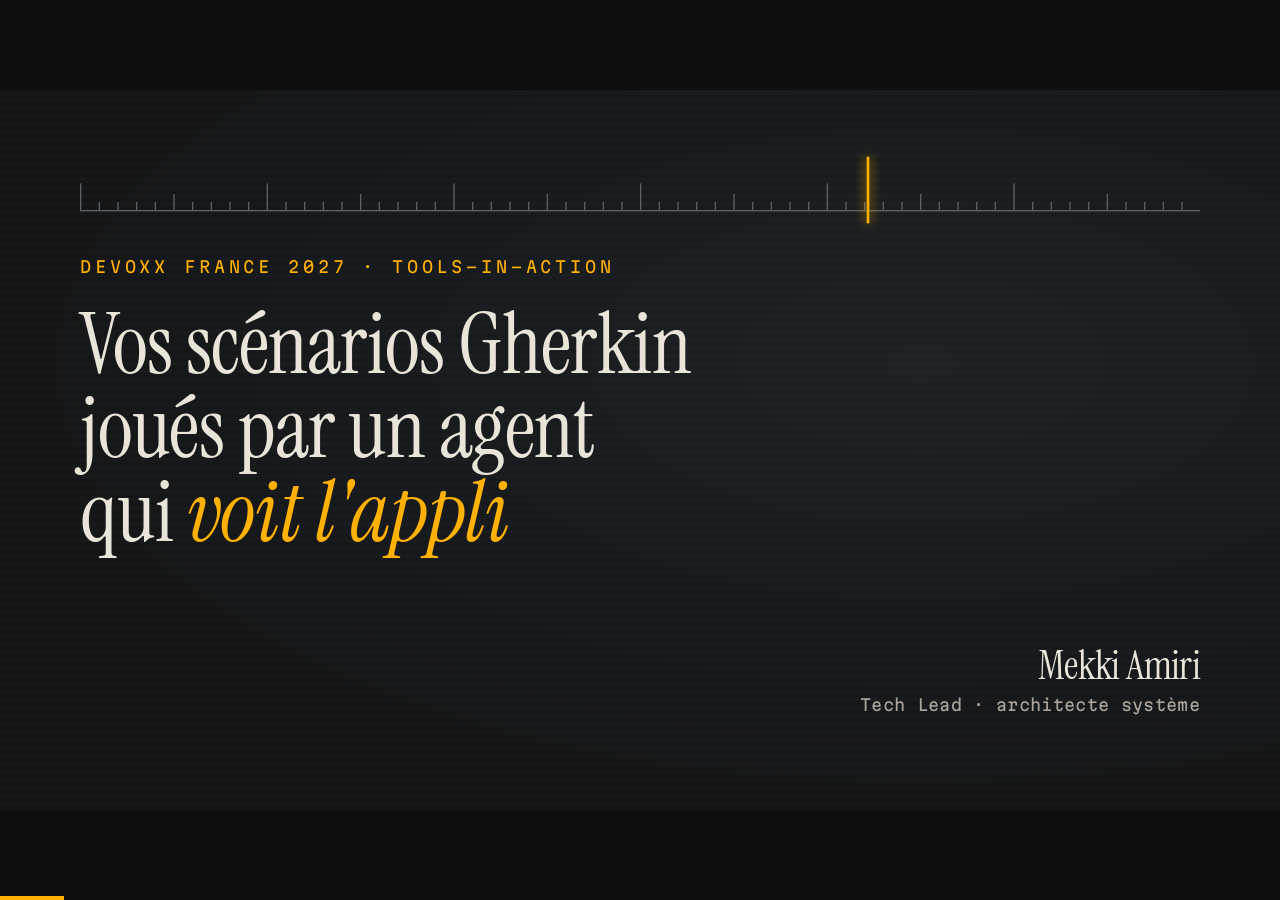
==== docs/slides/index.html @ 43da730a "Page de démo, slides et README" ====
<!doctype html>
<html lang="fr">
<head>
<meta charset="utf-8">
<meta name="viewport" content="width=device-width, initial-scale=1">
<title>Gherkin joué par un agent · Mekki Amiri</title>
<link rel="preconnect" href="https://fonts.googleapis.com">
<link href="https://fonts.googleapis.com/css2?family=Instrument+Serif:ital@0;1&family=Martian+Mono:wght@400;500&display=swap" rel="stylesheet">
<!-- Généré par kit/build_deck.py : modifier les slides source, pas ce fichier. -->
<style>
/* Base 16:9 obligatoire (frontend-slides/viewport-base.css) */
/* ===========================================
   FIXED 16:9 STAGE: MANDATORY BASE STYLES
   Include this ENTIRE file in every presentation.
   Slides are authored at 1920×1080 and scaled as a whole.
   =========================================== */

/* 1. Lock the browser viewport */
html,
body {
    width: 100%;
    height: 100%;
    margin: 0;
    overflow: hidden;
    background: var(--stage-bg, #000);
}

/* 2. Full-window deck viewport */
.deck-viewport {
    position: fixed;
    inset: 0;
    overflow: hidden;
    background: var(--stage-bg, #000);
}

/* 3. Fixed 16:9 design canvas.
   JavaScript sets transform: translate(...) scale(...). */
.deck-stage {
    position: absolute;
    left: 0;
    top: 0;
    width: 1920px;
    height: 1080px;
    overflow: hidden;
    transform-origin: 0 0;
    background: var(--slide-bg, #fff);
}

/* 4. Slides stack inside the fixed stage.
   Content must be laid out at 1920×1080, not reflowed per device. */
.slide {
    position: absolute;
    inset: 0;
    width: 1920px;
    height: 1080px;
    overflow: hidden;
    display: block;
    visibility: hidden;
    opacity: 0;
    pointer-events: none;
    background: var(--slide-bg, #fff);
}

.slide.active,
.slide.visible {
    visibility: visible;
    opacity: 1;
    pointer-events: auto;
    z-index: 1;
}

/* 5. Keep media inside authored slide bounds */
img,
video,
canvas,
svg {
    max-width: 100%;
    max-height: 100%;
}

/* 6. Presentation chrome stays outside the slide design system */
.deck-controls {
    position: fixed;
    left: 50%;
    bottom: 22px;
    transform: translateX(-50%);
    z-index: 1000;
}

/* 7. Print one fixed-size slide per page */
@media print {
    html,
    body {
        width: 1920px;
        height: auto;
        overflow: visible;
        background: #fff;
    }

    .deck-viewport {
        position: static;
        overflow: visible;
        background: #fff;
    }

    .deck-stage {
        position: static;
        width: auto;
        height: auto;
        transform: none !important;
        background: none;
    }

    .slide {
        position: relative;
        display: block !important;
        visibility: visible !important;
        opacity: 1 !important;
        pointer-events: auto !important;
        width: 1920px;
        height: 1080px;
        break-after: page;
        page-break-after: always;
    }

    .slide:last-child {
        break-after: auto;
        page-break-after: auto;
    }

    .deck-controls {
        display: none !important;
    }
}

/* 8. Reduced motion */
@media (prefers-reduced-motion: reduce) {
    *,
    *::before,
    *::after {
        animation-duration: 0.01ms !important;
        transition-duration: 0.2s !important;
    }
}

/* === IDENTITÉ « BANC D'ESSAI » (commune aux talks de Mekki Amiri) ===
   Graphite + ambre d'instrument de mesure. Polices : Instrument Serif (titres), Martian Mono (chiffres, chrome). */
:root{--stage-bg:#0d0f10;--slide-bg:#121416;--amber:#ffb000;--amber-soft:rgba(255,176,0,.18);--paper:#e9e4d8;--muted:#a9a39a;--dim:#5b5f63;--red:#ff5a4f;--green:#7fd18b}
.slide{color:var(--paper);font-family:'Martian Mono',monospace;background:radial-gradient(ellipse at 72% 38%,#1c2023 0%,#121416 68%)}
.slide::after{content:"";position:absolute;inset:0;pointer-events:none;background:repeating-linear-gradient(0deg,rgba(255,255,255,.022) 0 2px,transparent 2px 4px)}

/* === CHROME DE SLIDE : titre du talk + compteur, en bas === */
.chrome{position:absolute;left:120px;right:120px;bottom:56px;display:flex;justify-content:space-between;font-size:20px;color:var(--dim);letter-spacing:.14em;text-transform:uppercase;z-index:2}

/* === TYPOGRAPHIE === */
.k{font-size:24px;color:var(--amber);letter-spacing:.22em;text-transform:uppercase}
h1,h2,h3{font-family:'Instrument Serif',serif;font-weight:400;margin:0;letter-spacing:-.01em}
h1{font-size:150px;line-height:.98}
h2{font-size:104px;line-height:1.02}
h3{font-size:60px;line-height:1.08}
em{color:var(--amber);font-style:italic}
p,li{font-size:34px;line-height:1.45;color:var(--paper)}
.muted{color:var(--muted)}
.pad{position:absolute;left:120px;right:120px;top:120px;bottom:140px}

/* === RÈGLE GRADUÉE + AIGUILLE (signature) === */
.ruler{position:absolute;left:120px;right:120px;top:120px;height:60px;border-bottom:2px solid var(--dim)}
.ruler i{position:absolute;bottom:0;width:2px;background:var(--dim)}
.needle{position:absolute;top:100px;left:120px;width:4px;height:100px;background:var(--amber);box-shadow:0 0 18px var(--amber)}
.slide.active .needle{animation:sweep 1.6s cubic-bezier(.3,1.4,.5,1) .15s forwards}
@keyframes sweep{to{left:var(--to,1300px)}}

/* === AFFICHEURS (gros chiffres) === */
.readouts{display:flex;gap:28px}
.readouts div{border:2px solid var(--dim);padding:24px 32px;min-width:260px}
.readouts b{display:block;font:500 76px 'Martian Mono';color:var(--amber);text-shadow:0 0 14px rgba(255,176,0,.45)}
.readouts span{font-size:22px;color:var(--muted);letter-spacing:.12em;text-transform:uppercase}
.big{font:500 260px/1 'Martian Mono';color:var(--amber);text-shadow:0 0 30px rgba(255,176,0,.4)}
.todo{border:2px dashed var(--amber);color:var(--amber);padding:6px 16px;font-size:24px;letter-spacing:.1em;display:inline-block}

/* === LISTES (3 éléments maximum) === */
ul.steps{list-style:none;padding:0;margin:40px 0 0}
ul.steps li{padding:22px 0 22px 90px;position:relative;border-top:1px solid #2a2e31}
ul.steps li::before{content:attr(data-n);position:absolute;left:0;top:22px;font:500 34px 'Martian Mono';color:var(--amber)}

/* === TABLEAU DE MESURES === */
table.m{border-collapse:collapse;width:100%;font-size:28px}
table.m th{font-weight:400;color:var(--muted);text-align:left;padding:16px 18px;border-bottom:2px solid var(--dim);letter-spacing:.08em;text-transform:uppercase;font-size:20px}
table.m td{padding:20px 18px;border-bottom:1px solid #2a2e31}
table.m td.n{font-family:'Martian Mono';color:var(--amber);text-align:right}

/* === CODE === */
pre.code{background:#0b0c0d;border:2px solid #2a2e31;padding:36px 40px;font:400 26px/1.55 'Martian Mono';color:var(--paper);white-space:pre;overflow:hidden;margin:0}
pre.code .c{color:var(--dim)} pre.code .h{color:var(--amber)}

/* === DEUX COLONNES === */
.cols{display:grid;grid-template-columns:1fr 1fr;gap:80px}
.panel{border:2px solid #2a2e31;padding:40px}
.panel h3{margin-bottom:20px}

/* === APPARITIONS === */
.reveal{opacity:0;transform:translateY(24px);transition:opacity .7s ease,transform .7s ease}
.slide.active .reveal{opacity:1;transform:none}
.slide.active .reveal:nth-child(2){transition-delay:.12s}.slide.active .reveal:nth-child(3){transition-delay:.24s}.slide.active .reveal:nth-child(4){transition-delay:.36s}.slide.active .reveal:nth-child(5){transition-delay:.48s}

/* === NOTES DU SPEAKER (cachées ; touche N pour les afficher) === */
.notes{display:none}
body.show-notes .slide.active .notes{display:block;position:absolute;left:120px;right:120px;bottom:100px;background:#000c;border-left:4px solid var(--amber);padding:20px 28px;font-size:22px;line-height:1.5;color:var(--paper);z-index:5}

/* === BARRE DE PROGRESSION (hors slide) === */
.progress{position:fixed;left:0;bottom:0;height:4px;background:var(--amber);z-index:1001;transition:width .3s}

</style>
</head>
<body>
<div class="deck-viewport"><main class="deck-stage" id="deckStage">
<!-- Slides du talk « Vos scénarios Gherkin joués par un agent qui voit l'appli » (Tools-in-Action 30 min)
     Construire : python3 <kit>/build_deck.py slides/slides.html docs/slides/index.html "Gherkin joué par un agent"
     Règle : aucun chiffre de résultat avant mesure ; les emplacements sont marqués « à mesurer ».
     Plan : 0-3 problème · 3-7 l'idée · 7-17 démo · 17-24 mesures · 24-28 quand quoi · 28-30 questions -->

<!-- 1. Titre -->
<section class="slide">
  <div class="ruler"><i style="left:0px;height:40px"></i><i style="left:28px;height:12px"></i><i style="left:56px;height:12px"></i><i style="left:84px;height:12px"></i><i style="left:112px;height:12px"></i><i style="left:140px;height:24px"></i><i style="left:168px;height:12px"></i><i style="left:196px;height:12px"></i><i style="left:224px;height:12px"></i><i style="left:252px;height:12px"></i><i style="left:280px;height:40px"></i><i style="left:308px;height:12px"></i><i style="left:336px;height:12px"></i><i style="left:364px;height:12px"></i><i style="left:392px;height:12px"></i><i style="left:420px;height:24px"></i><i style="left:448px;height:12px"></i><i style="left:476px;height:12px"></i><i style="left:504px;height:12px"></i><i style="left:532px;height:12px"></i><i style="left:560px;height:40px"></i><i style="left:588px;height:12px"></i><i style="left:616px;height:12px"></i><i style="left:644px;height:12px"></i><i style="left:672px;height:12px"></i><i style="left:700px;height:24px"></i><i style="left:728px;height:12px"></i><i style="left:756px;height:12px"></i><i style="left:784px;height:12px"></i><i style="left:812px;height:12px"></i><i style="left:840px;height:40px"></i><i style="left:868px;height:12px"></i><i style="left:896px;height:12px"></i><i style="left:924px;height:12px"></i><i style="left:952px;height:12px"></i><i style="left:980px;height:24px"></i><i style="left:1008px;height:12px"></i><i style="left:1036px;height:12px"></i><i style="left:1064px;height:12px"></i><i style="left:1092px;height:12px"></i><i style="left:1120px;height:40px"></i><i style="left:1148px;height:12px"></i><i style="left:1176px;height:12px"></i><i style="left:1204px;height:12px"></i><i style="left:1232px;height:12px"></i><i style="left:1260px;height:24px"></i><i style="left:1288px;height:12px"></i><i style="left:1316px;height:12px"></i><i style="left:1344px;height:12px"></i><i style="left:1372px;height:12px"></i><i style="left:1400px;height:40px"></i><i style="left:1428px;height:12px"></i><i style="left:1456px;height:12px"></i><i style="left:1484px;height:12px"></i><i style="left:1512px;height:12px"></i><i style="left:1540px;height:24px"></i><i style="left:1568px;height:12px"></i><i style="left:1596px;height:12px"></i><i style="left:1624px;height:12px"></i><i style="left:1652px;height:12px"></i></div><div class="needle"></div>
  <div class="pad" style="top:250px">
    <div class="k reveal">Devoxx France 2027 · Tools-in-Action</div>
    <h1 class="reveal" style="margin-top:40px;font-size:128px">Vos scénarios Gherkin<br>joués par un agent<br>qui <em>voit l'appli</em></h1>
  </div>
  <div style="position:absolute;right:120px;bottom:140px;text-align:right" class="reveal"><h3>Mekki Amiri</h3><p class="muted" style="font-size:24px;margin:8px 0 0">Tech Lead · architecte système</p></div>
  <aside class="notes">Bonjour. 30 minutes, une démo, et un tableau qu'on remplira avec des mesures, pas des impressions.</aside>
</section>

<!-- 2. Le problème (0-3) -->
<section class="slide">
  <div class="pad" style="top:260px">
    <div class="k reveal">Le problème</div>
    <h2 class="reveal" style="margin-top:30px">Le scénario se lit.<br><em>La colle, beaucoup moins.</em></h2>
  </div>
  <div class="chrome"><span>Gherkin joué par un agent</span><span class="n"></span></div>
  <aside class="notes">Qui écrit du Gherkin ici ? Qui maintient les step definitions ? Voilà.</aside>
</section>

<!-- 3. Le scénario et sa colle -->
<section class="slide">
  <div class="pad">
    <div class="k reveal">features/panier.feature → Etapes.java</div>
    <pre class="code reveal" style="margin-top:40px">Quand j'ajoute "Marteau" au panier
Alors le panier contient 1 article</pre>
    <pre class="code reveal" style="margin-top:30px"><span class="h">@Quand("j'ajoute {string} au panier")</span>
public void jAjouteAuPanier(String produit) {
  page.getByRole(AriaRole.BUTTON, new GetByRoleOptions()
      .setName("Ajouter " + produit + " au panier").setExact(true)).click();
}</pre>
  </div>
  <div class="chrome"><span>Gherkin joué par un agent</span><span class="n"></span></div>
  <aside class="notes">Deux lignes lisibles par le métier. Et derrière, du code qui dépend d'un aria-label. Renommez-le : rouge.</aside>
</section>

<!-- 4. La question (3-7) -->
<section class="slide">
  <div class="pad" style="top:220px">
    <div class="k reveal">La question</div>
    <h2 class="reveal" style="margin-top:30px">Et si personne<br>n'écrivait <em>la colle</em> ?</h2>
    <p class="muted reveal" style="margin-top:50px">Un agent lit le scénario, regarde l'écran, et le joue.</p>
  </div>
  <div class="chrome"><span>Gherkin joué par un agent</span><span class="n"></span></div>
</section>

<!-- 5. Section : l'idée -->
<section class="slide">
  <div class="ruler"><i style="left:0px;height:40px"></i><i style="left:28px;height:12px"></i><i style="left:56px;height:12px"></i><i style="left:84px;height:12px"></i><i style="left:112px;height:12px"></i><i style="left:140px;height:24px"></i><i style="left:168px;height:12px"></i><i style="left:196px;height:12px"></i><i style="left:224px;height:12px"></i><i style="left:252px;height:12px"></i><i style="left:280px;height:40px"></i><i style="left:308px;height:12px"></i><i style="left:336px;height:12px"></i><i style="left:364px;height:12px"></i><i style="left:392px;height:12px"></i><i style="left:420px;height:24px"></i><i style="left:448px;height:12px"></i><i style="left:476px;height:12px"></i><i style="left:504px;height:12px"></i><i style="left:532px;height:12px"></i><i style="left:560px;height:40px"></i><i style="left:588px;height:12px"></i><i style="left:616px;height:12px"></i><i style="left:644px;height:12px"></i><i style="left:672px;height:12px"></i><i style="left:700px;height:24px"></i><i style="left:728px;height:12px"></i><i style="left:756px;height:12px"></i><i style="left:784px;height:12px"></i><i style="left:812px;height:12px"></i><i style="left:840px;height:40px"></i><i style="left:868px;height:12px"></i><i style="left:896px;height:12px"></i><i style="left:924px;height:12px"></i><i style="left:952px;height:12px"></i><i style="left:980px;height:24px"></i><i style="left:1008px;height:12px"></i><i style="left:1036px;height:12px"></i><i style="left:1064px;height:12px"></i><i style="left:1092px;height:12px"></i><i style="left:1120px;height:40px"></i><i style="left:1148px;height:12px"></i><i style="left:1176px;height:12px"></i><i style="left:1204px;height:12px"></i><i style="left:1232px;height:12px"></i><i style="left:1260px;height:24px"></i><i style="left:1288px;height:12px"></i><i style="left:1316px;height:12px"></i><i style="left:1344px;height:12px"></i><i style="left:1372px;height:12px"></i><i style="left:1400px;height:40px"></i><i style="left:1428px;height:12px"></i><i style="left:1456px;height:12px"></i><i style="left:1484px;height:12px"></i><i style="left:1512px;height:12px"></i><i style="left:1540px;height:24px"></i><i style="left:1568px;height:12px"></i><i style="left:1596px;height:12px"></i><i style="left:1624px;height:12px"></i><i style="left:1652px;height:12px"></i></div><div class="needle"></div>
  <div class="pad" style="top:320px"><div class="k reveal">Partie 1</div><h1 class="reveal" style="margin-top:30px">L'agent <em>testeur</em></h1></div>
  <div class="chrome"><span>Gherkin joué par un agent</span><span class="n"></span></div>
</section>

<!-- 6. Ce que fait l'agent -->
<section class="slide">
  <div class="pad">
    <div class="k reveal">Pas de step definitions</div>
    <ul class="steps reveal">
      <li data-n="01">Il lit <span class="muted">· le scénario, sans les tags ni la réponse</span></li>
      <li data-n="02">Il regarde <span class="muted">· capture d'écran + arbre d'accessibilité</span></li>
      <li data-n="03">Il rend un verdict <span class="muted">· passe, échec ou <em>refus</em></span></li>
    </ul>
  </div>
  <div class="chrome"><span>Gherkin joué par un agent</span><span class="n"></span></div>
  <aside class="notes">Outil de navigation : par exemple Playwright MCP (browser_snapshot, browser_take_screenshot). Consigne dans agent/CONSIGNE.md : pas de clic forcé, pas de script.</aside>
</section>

<!-- 7. La vérité terrain -->
<section class="slide">
  <div class="pad">
    <div class="k reveal">La vérité terrain</div>
    <div class="readouts reveal" style="margin-top:60px"><div><b>9</b><span>justes · doivent passer</span></div><div><b>3</b><span>faux · doivent échouer</span></div><div><b>3</b><span>ambigus · à refuser</span></div></div>
    <p class="reveal" style="margin-top:60px">Un tag <em>@attendu</em> par scénario, et le piège écrit noir sur blanc.<br><span class="muted">Un validateur vérifie chaque libellé contre l'appli.</span></p>
  </div>
  <div class="chrome"><span>Gherkin joué par un agent</span><span class="n"></span></div>
</section>

<!-- 8. Section : démo (7-17) -->
<section class="slide">
  <div class="ruler"><i style="left:0px;height:40px"></i><i style="left:28px;height:12px"></i><i style="left:56px;height:12px"></i><i style="left:84px;height:12px"></i><i style="left:112px;height:12px"></i><i style="left:140px;height:24px"></i><i style="left:168px;height:12px"></i><i style="left:196px;height:12px"></i><i style="left:224px;height:12px"></i><i style="left:252px;height:12px"></i><i style="left:280px;height:40px"></i><i style="left:308px;height:12px"></i><i style="left:336px;height:12px"></i><i style="left:364px;height:12px"></i><i style="left:392px;height:12px"></i><i style="left:420px;height:24px"></i><i style="left:448px;height:12px"></i><i style="left:476px;height:12px"></i><i style="left:504px;height:12px"></i><i style="left:532px;height:12px"></i><i style="left:560px;height:40px"></i><i style="left:588px;height:12px"></i><i style="left:616px;height:12px"></i><i style="left:644px;height:12px"></i><i style="left:672px;height:12px"></i><i style="left:700px;height:24px"></i><i style="left:728px;height:12px"></i><i style="left:756px;height:12px"></i><i style="left:784px;height:12px"></i><i style="left:812px;height:12px"></i><i style="left:840px;height:40px"></i><i style="left:868px;height:12px"></i><i style="left:896px;height:12px"></i><i style="left:924px;height:12px"></i><i style="left:952px;height:12px"></i><i style="left:980px;height:24px"></i><i style="left:1008px;height:12px"></i><i style="left:1036px;height:12px"></i><i style="left:1064px;height:12px"></i><i style="left:1092px;height:12px"></i><i style="left:1120px;height:40px"></i><i style="left:1148px;height:12px"></i><i style="left:1176px;height:12px"></i><i style="left:1204px;height:12px"></i><i style="left:1232px;height:12px"></i><i style="left:1260px;height:24px"></i><i style="left:1288px;height:12px"></i><i style="left:1316px;height:12px"></i><i style="left:1344px;height:12px"></i><i style="left:1372px;height:12px"></i><i style="left:1400px;height:40px"></i><i style="left:1428px;height:12px"></i><i style="left:1456px;height:12px"></i><i style="left:1484px;height:12px"></i><i style="left:1512px;height:12px"></i><i style="left:1540px;height:24px"></i><i style="left:1568px;height:12px"></i><i style="left:1596px;height:12px"></i><i style="left:1624px;height:12px"></i><i style="left:1652px;height:12px"></i></div><div class="needle"></div>
  <div class="pad" style="top:320px"><div class="k reveal">Partie 2</div><h1 class="reveal" style="margin-top:30px"><em>Démo</em></h1></div>
  <div class="chrome"><span>Gherkin joué par un agent</span><span class="n"></span></div>
  <aside class="notes">Basculer sur la page de démo : appli à gauche, scénario à droite. Terminal prêt avec mvn verify.</aside>
</section>

<!-- 9. Démo : même scénario, deux joueurs -->
<section class="slide">
  <div class="pad">
    <div class="k reveal">Démo · « Commande valide »</div>
    <div class="cols reveal" style="margin-top:60px">
      <div class="panel"><h3>Cucumber + Playwright</h3><p class="muted">step definitions écrites à la main</p></div>
      <div class="panel"><h3>Agent</h3><p class="muted">capture + arbre d'accessibilité, rien d'autre</p></div>
    </div>
  </div>
  <div class="chrome"><span>Gherkin joué par un agent</span><span class="n"></span></div>
  <aside class="notes">1) mvn verify : vert. 2) L'agent joue le même scénario. Montrer ce qu'il voit à chaque étape. Plan B : vidéo.</aside>
</section>

<!-- 10. Piège 1 : bouton désactivé -->
<section class="slide">
  <div class="pad" style="top:220px">
    <div class="k reveal">Piège 1 · @attendu:echec</div>
    <h2 class="reveal" style="margin-top:30px">« J'ajoute Tournevis au panier »</h2>
    <p class="reveal" style="margin-top:40px">Le bouton est là. <em>Il est désactivé.</em></p>
    <p class="muted reveal">L'agent force-t-il le clic ? Conclut-il que c'est passé ?</p>
  </div>
  <div class="chrome"><span>Gherkin joué par un agent</span><span class="n"></span></div>
</section>

<!-- 11. Piège 2 : libellé ambigu -->
<section class="slide">
  <div class="pad" style="top:220px">
    <div class="k reveal">Piège 2 · @attendu:ambigu</div>
    <h2 class="reveal" style="margin-top:30px">« Je clique sur <em>Ajouter</em> »</h2>
    <p class="reveal" style="margin-top:40px">Trois boutons portent ce texte.</p>
    <p class="muted reveal">Playwright refuse (mode strict). Et l'agent : il devine, ou il demande ?</p>
  </div>
  <div class="chrome"><span>Gherkin joué par un agent</span><span class="n"></span></div>
  <aside class="notes">Le total attendu (12,00 €) laisse deviner Marteau. Deviner n'est pas tester.</aside>
</section>

<!-- 12. Piège 3 : texte caché dans le DOM -->
<section class="slide">
  <div class="pad">
    <div class="k reveal">Piège 3 · le DOM ment</div>
    <pre class="code reveal" style="margin-top:40px"><span class="c">&lt;!-- docs/app/index.html --&gt;</span>
&lt;div id="confirmation" <span class="h">hidden</span>&gt;
  &lt;h2&gt;Commande confirmée&lt;/h2&gt;
&lt;/div&gt;</pre>
    <h3 class="reveal" style="margin-top:50px">Toujours dans le HTML. <em>Visible seulement après validation.</em></h3>
  </div>
  <div class="chrome"><span>Gherkin joué par un agent</span><span class="n"></span></div>
  <aside class="notes">Un test qui cherche le texte dans le HTML brut passe à tort. Un œil, humain ou agent, ne le voit pas.</aside>
</section>

<!-- 13. Le refus -->
<section class="slide">
  <div class="pad">
    <div class="k reveal">Ce qu'on attend d'un bon testeur</div>
    <pre class="code reveal" style="margin-top:40px">Et je valide
Alors la commande est enregistrée</pre>
    <pre class="code reveal" style="margin-top:30px">{"verdict": "<span class="h">refus</span>", "etape": 3,
 "explication": "…", "preuve": "…"}</pre>
    <p class="muted reveal" style="margin-top:30px">Format demandé à l'agent. Sa vraie réponse : en démo.</p>
  </div>
  <div class="chrome"><span>Gherkin joué par un agent</span><span class="n"></span></div>
  <aside class="notes">Cucumber : étape non définie. L'agent : saura-t-il dire « ce scénario n'est pas testable » ?</aside>
</section>

<!-- 14. Section : mesures (17-24) -->
<section class="slide">
  <div class="ruler"><i style="left:0px;height:40px"></i><i style="left:28px;height:12px"></i><i style="left:56px;height:12px"></i><i style="left:84px;height:12px"></i><i style="left:112px;height:12px"></i><i style="left:140px;height:24px"></i><i style="left:168px;height:12px"></i><i style="left:196px;height:12px"></i><i style="left:224px;height:12px"></i><i style="left:252px;height:12px"></i><i style="left:280px;height:40px"></i><i style="left:308px;height:12px"></i><i style="left:336px;height:12px"></i><i style="left:364px;height:12px"></i><i style="left:392px;height:12px"></i><i style="left:420px;height:24px"></i><i style="left:448px;height:12px"></i><i style="left:476px;height:12px"></i><i style="left:504px;height:12px"></i><i style="left:532px;height:12px"></i><i style="left:560px;height:40px"></i><i style="left:588px;height:12px"></i><i style="left:616px;height:12px"></i><i style="left:644px;height:12px"></i><i style="left:672px;height:12px"></i><i style="left:700px;height:24px"></i><i style="left:728px;height:12px"></i><i style="left:756px;height:12px"></i><i style="left:784px;height:12px"></i><i style="left:812px;height:12px"></i><i style="left:840px;height:40px"></i><i style="left:868px;height:12px"></i><i style="left:896px;height:12px"></i><i style="left:924px;height:12px"></i><i style="left:952px;height:12px"></i><i style="left:980px;height:24px"></i><i style="left:1008px;height:12px"></i><i style="left:1036px;height:12px"></i><i style="left:1064px;height:12px"></i><i style="left:1092px;height:12px"></i><i style="left:1120px;height:40px"></i><i style="left:1148px;height:12px"></i><i style="left:1176px;height:12px"></i><i style="left:1204px;height:12px"></i><i style="left:1232px;height:12px"></i><i style="left:1260px;height:24px"></i><i style="left:1288px;height:12px"></i><i style="left:1316px;height:12px"></i><i style="left:1344px;height:12px"></i><i style="left:1372px;height:12px"></i><i style="left:1400px;height:40px"></i><i style="left:1428px;height:12px"></i><i style="left:1456px;height:12px"></i><i style="left:1484px;height:12px"></i><i style="left:1512px;height:12px"></i><i style="left:1540px;height:24px"></i><i style="left:1568px;height:12px"></i><i style="left:1596px;height:12px"></i><i style="left:1624px;height:12px"></i><i style="left:1652px;height:12px"></i></div><div class="needle"></div>
  <div class="pad" style="top:320px"><div class="k reveal">Partie 3</div><h1 class="reveal" style="margin-top:30px">Les <em>mesures</em></h1></div>
  <div class="chrome"><span>Gherkin joué par un agent</span><span class="n"></span></div>
</section>

<!-- 15. Tableau (à mesurer) -->
<section class="slide">
  <div class="pad">
    <div class="k reveal">15 scénarios · 3 passages chacun</div>
    <table class="m reveal" style="margin-top:40px">
      <tr><th>Configuration</th><th>Réussite</th><th>Faux positifs</th><th>Refus justes</th><th>Temps</th><th>Coût</th></tr>
      <tr><td>Cucumber + Playwright</td><td class="n">—</td><td class="n">—</td><td class="n">—</td><td class="n">—</td><td class="n">—</td></tr>
      <tr><td>Agent · arbre</td><td class="n">—</td><td class="n">—</td><td class="n">—</td><td class="n">—</td><td class="n">—</td></tr>
      <tr><td>Agent · capture</td><td class="n">—</td><td class="n">—</td><td class="n">—</td><td class="n">—</td><td class="n">—</td></tr>
      <tr><td>Agent · les deux</td><td class="n">—</td><td class="n">—</td><td class="n">—</td><td class="n">—</td><td class="n">—</td></tr>
    </table>
    <div class="todo reveal" style="margin-top:36px">à mesurer · protocole dans PROTOCOLE.md</div>
  </div>
  <div class="chrome"><span>Gherkin joué par un agent</span><span class="n"></span></div>
  <aside class="notes">Le faux positif est le pire : on croit que c'est testé. C'est la colonne à regarder en premier.</aside>
</section>

<!-- 16. Robustesse et coût (à mesurer) -->
<section class="slide">
  <div class="pad">
    <div class="k reveal">Quand l'interface change</div>
    <h2 class="reveal" style="margin:30px 0 40px">Renommer un <em>aria-label</em>.<br>Qui casse ?</h2>
    <div class="cols reveal" style="gap:40px">
      <div class="panel"><h3>Cucumber</h3><p class="muted">step definitions à réparer</p><div class="todo">à mesurer</div></div>
      <div class="panel"><h3>Agent</h3><p class="muted">tokens et temps par scénario</p><div class="todo">à mesurer</div></div>
    </div>
  </div>
  <div class="chrome"><span>Gherkin joué par un agent</span><span class="n"></span></div>
</section>

<!-- 18. Arbre de décision (provisoire) -->
<section class="slide">
  <div class="pad">
    <div class="k reveal">Cucumber ou agent, quand ? · provisoire</div>
    <div class="cols reveal" style="margin-top:50px;grid-template-columns:1fr 1fr 1fr;gap:40px">
      <div class="panel"><h3>Non-régression en CI</h3><p class="muted">rapide, répétable</p><div class="todo">à mesurer</div></div>
      <div class="panel"><h3>Nouveau scénario</h3><p class="muted">avant d'écrire la colle</p><div class="todo">à mesurer</div></div>
      <div class="panel"><h3>Relire les scénarios</h3><p class="muted">trouver les ambigus</p><div class="todo">à mesurer</div></div>
    </div>
  </div>
  <div class="chrome"><span>Gherkin joué par un agent</span><span class="n"></span></div>
</section>

<!-- 19. Écrire du Gherkin jouable -->
<section class="slide">
  <div class="pad">
    <div class="k reveal">Du Gherkin qu'un agent peut jouer</div>
    <ul class="steps reveal">
      <li data-n="01">Un libellé <em>visible</em> par élément</li>
      <li data-n="02">Un <em>Alors</em> qui se voit à l'écran</li>
      <li data-n="03">Pas de « je valide » <span class="muted">· nommer le bouton</span></li>
    </ul>
  </div>
  <div class="chrome"><span>Gherkin joué par un agent</span><span class="n"></span></div>
  <aside class="notes">Ces règles viennent des pièges de la démo. Bonus : elles rendent aussi les scénarios plus clairs pour les humains.</aside>
</section>

<!-- 20. Chez vous, demain -->
<section class="slide">
  <div class="pad">
    <div class="k reveal">Chez vous, demain</div>
    <pre class="code reveal" style="margin-top:40px">git clone https://github.com/mekkiamiri/bdd-agent-eyes
python3 outils/valider.py
mvn verify</pre>
    <p class="reveal" style="margin-top:40px">Remplacez l'appli de démo par la vôtre, et les pièges par vos vrais scénarios.</p>
  </div>
  <div class="chrome"><span>Gherkin joué par un agent</span><span class="n"></span></div>
</section>

<!-- 21. Fin -->
<section class="slide">
  <div class="ruler"><i style="left:0px;height:40px"></i><i style="left:28px;height:12px"></i><i style="left:56px;height:12px"></i><i style="left:84px;height:12px"></i><i style="left:112px;height:12px"></i><i style="left:140px;height:24px"></i><i style="left:168px;height:12px"></i><i style="left:196px;height:12px"></i><i style="left:224px;height:12px"></i><i style="left:252px;height:12px"></i><i style="left:280px;height:40px"></i><i style="left:308px;height:12px"></i><i style="left:336px;height:12px"></i><i style="left:364px;height:12px"></i><i style="left:392px;height:12px"></i><i style="left:420px;height:24px"></i><i style="left:448px;height:12px"></i><i style="left:476px;height:12px"></i><i style="left:504px;height:12px"></i><i style="left:532px;height:12px"></i><i style="left:560px;height:40px"></i><i style="left:588px;height:12px"></i><i style="left:616px;height:12px"></i><i style="left:644px;height:12px"></i><i style="left:672px;height:12px"></i><i style="left:700px;height:24px"></i><i style="left:728px;height:12px"></i><i style="left:756px;height:12px"></i><i style="left:784px;height:12px"></i><i style="left:812px;height:12px"></i><i style="left:840px;height:40px"></i><i style="left:868px;height:12px"></i><i style="left:896px;height:12px"></i><i style="left:924px;height:12px"></i><i style="left:952px;height:12px"></i><i style="left:980px;height:24px"></i><i style="left:1008px;height:12px"></i><i style="left:1036px;height:12px"></i><i style="left:1064px;height:12px"></i><i style="left:1092px;height:12px"></i><i style="left:1120px;height:40px"></i><i style="left:1148px;height:12px"></i><i style="left:1176px;height:12px"></i><i style="left:1204px;height:12px"></i><i style="left:1232px;height:12px"></i><i style="left:1260px;height:24px"></i><i style="left:1288px;height:12px"></i><i style="left:1316px;height:12px"></i><i style="left:1344px;height:12px"></i><i style="left:1372px;height:12px"></i><i style="left:1400px;height:40px"></i><i style="left:1428px;height:12px"></i><i style="left:1456px;height:12px"></i><i style="left:1484px;height:12px"></i><i style="left:1512px;height:12px"></i><i style="left:1540px;height:24px"></i><i style="left:1568px;height:12px"></i><i style="left:1596px;height:12px"></i><i style="left:1624px;height:12px"></i><i style="left:1652px;height:12px"></i></div><div class="needle"></div>
  <div class="pad" style="top:300px">
    <h2 class="reveal">Un bon testeur sait <em>dire non</em>.</h2>
    <p class="reveal" style="margin-top:50px">mekkiamiri.github.io/bdd-agent-eyes</p>
    <p class="muted reveal">Questions ?</p>
  </div>
  <div class="chrome"><span>Gherkin joué par un agent</span><span class="n"></span></div>
</section>

</main></div>
<div class="progress"></div>
<script>

/* === CONTRÔLEUR : échelle 16:9, clavier, tactile, #numéro dans l'URL, notes (N) === */
class Deck{
  constructor(){this.s=[...document.querySelectorAll('.slide')];this.st=document.getElementById('deckStage');this.p=document.querySelector('.progress');
    this.s.forEach((sl,i)=>{const c=sl.querySelector('.chrome .n');if(c)c.textContent=String(i+1).padStart(2,'0')+' / '+String(this.s.length).padStart(2,'0');});
    const f=()=>{const k=Math.min(innerWidth/1920,innerHeight/1080);this.st.style.transform=`translate(${(innerWidth-1920*k)/2}px,${(innerHeight-1080*k)/2}px) scale(${k})`;};f();addEventListener('resize',f);
    addEventListener('keydown',e=>{if(['ArrowRight','ArrowDown',' ','PageDown'].includes(e.key)){e.preventDefault();this.go(this.i+1)}else if(['ArrowLeft','ArrowUp','PageUp'].includes(e.key)){e.preventDefault();this.go(this.i-1)}else if(e.key==='Home')this.go(0);else if(e.key==='End')this.go(this.s.length-1);else if(e.key==='n'||e.key==='N')document.body.classList.toggle('show-notes');});
    let x0=null;addEventListener('touchstart',e=>x0=e.touches[0].clientX,{passive:true});addEventListener('touchend',e=>{if(x0===null)return;const d=e.changedTouches[0].clientX-x0;if(Math.abs(d)>50)this.go(this.i+(d<0?1:-1));x0=null;});
    addEventListener('hashchange',()=>this.fromHash());this.i=0;this.fromHash();}
  fromHash(){const n=parseInt(location.hash.slice(1),10);this.go(isNaN(n)?0:n-1,true);}
  go(n,silent){this.i=Math.max(0,Math.min(n,this.s.length-1));this.s.forEach((sl,j)=>sl.classList.toggle('active',j===this.i));if(this.p)this.p.style.width=((this.i+1)/this.s.length*100)+'%';if(!silent)history.replaceState(null,'','#'+(this.i+1));}
}
new Deck();

</script>
</body>
</html>
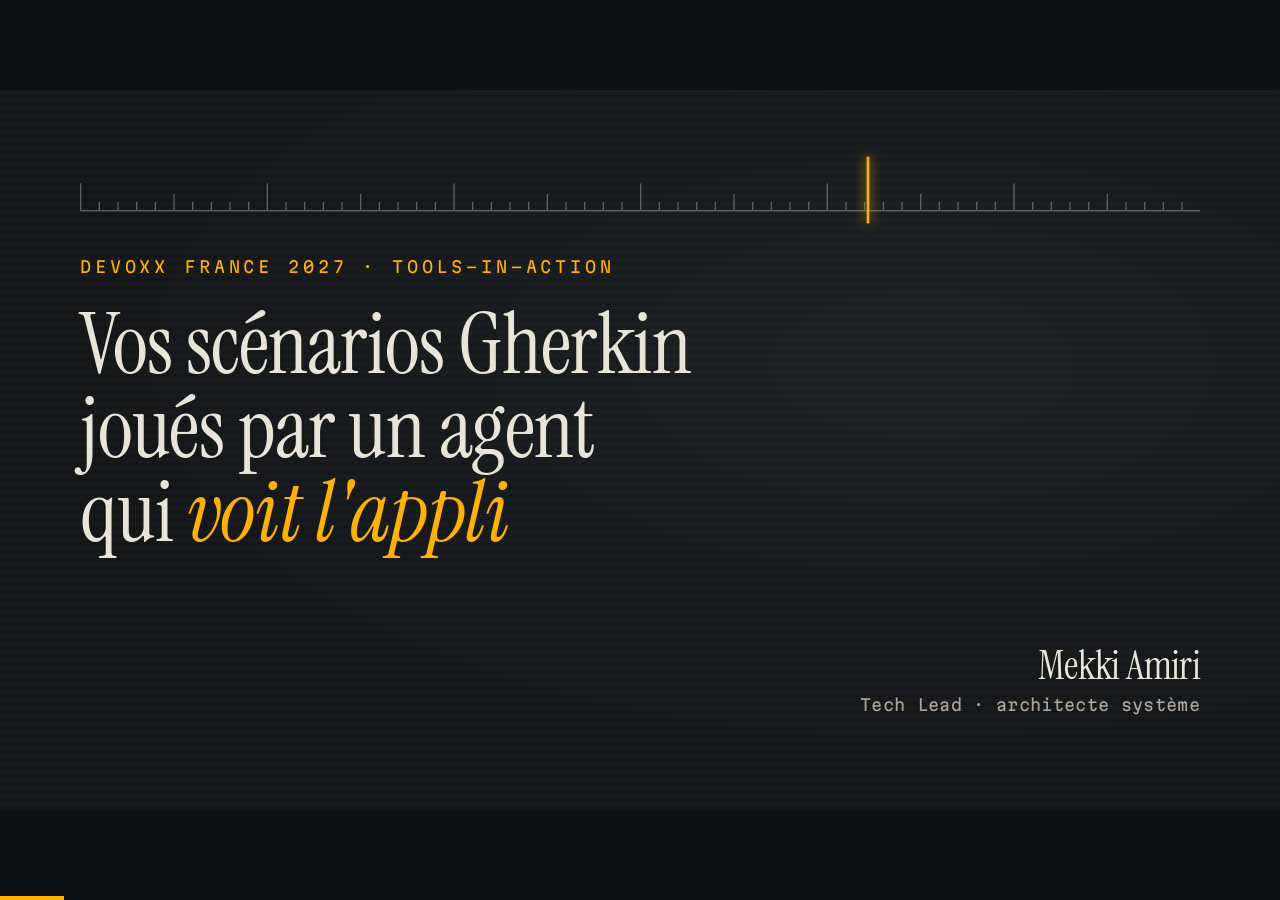
==== commit d8f9785b: "Corrections de relecture : pièges vérifiés en CI, passages, lanceur d'agent - job CI et commande loc" ====
--- a/docs/slides/index.html
+++ b/docs/slides/index.html
@@ -247,9 +247,8 @@
     <pre class="code reveal" style="margin-top:40px">Quand j'ajoute "Marteau" au panier
 Alors le panier contient 1 article</pre>
     <pre class="code reveal" style="margin-top:30px"><span class="h">@Quand("j'ajoute {string} au panier")</span>
-public void jAjouteAuPanier(String produit) {
-  page.getByRole(AriaRole.BUTTON, new GetByRoleOptions()
-      .setName("Ajouter " + produit + " au panier").setExact(true)).click();
+void jAjoute(String produit) {
+  page.getByRole(BUTTON, nom("Ajouter " + produit + " au panier")).click();
 }</pre>
   </div>
   <div class="chrome"><span>Gherkin joué par un agent</span><span class="n"></span></div>
@@ -291,7 +290,7 @@
 <section class="slide">
   <div class="pad">
     <div class="k reveal">La vérité terrain</div>
-    <div class="readouts reveal" style="margin-top:60px"><div><b>9</b><span>justes · doivent passer</span></div><div><b>3</b><span>faux · doivent échouer</span></div><div><b>3</b><span>ambigus · à refuser</span></div></div>
+    <div class="readouts reveal" style="margin-top:60px"><div><b>11</b><span>justes · doivent passer</span></div><div><b>3</b><span>faux · doivent échouer</span></div><div><b>3</b><span>ambigus · à refuser</span></div></div>
     <p class="reveal" style="margin-top:60px">Un tag <em>@attendu</em> par scénario, et le piège écrit noir sur blanc.<br><span class="muted">Un validateur vérifie chaque libellé contre l'appli.</span></p>
   </div>
   <div class="chrome"><span>Gherkin joué par un agent</span><span class="n"></span></div>
@@ -335,7 +334,7 @@
     <div class="k reveal">Piège 2 · @attendu:ambigu</div>
     <h2 class="reveal" style="margin-top:30px">« Je clique sur <em>Ajouter</em> »</h2>
     <p class="reveal" style="margin-top:40px">Trois boutons portent ce texte.</p>
-    <p class="muted reveal">Playwright refuse (mode strict). Et l'agent : il devine, ou il demande ?</p>
+    <p class="muted reveal">Cucumber échoue : aucun bouton ne s'appelle exactement « Ajouter ». Et l'agent : il devine, ou il demande ?</p>
   </div>
   <div class="chrome"><span>Gherkin joué par un agent</span><span class="n"></span></div>
   <aside class="notes">Le total attendu (12,00 €) laisse deviner Marteau. Deviner n'est pas tester.</aside>
@@ -379,13 +378,13 @@
 <!-- 15. Tableau (à mesurer) -->
 <section class="slide">
   <div class="pad">
-    <div class="k reveal">15 scénarios · 3 passages chacun</div>
+    <div class="k reveal">17 scénarios · 3 passages chacun</div>
     <table class="m reveal" style="margin-top:40px">
-      <tr><th>Configuration</th><th>Réussite</th><th>Faux positifs</th><th>Refus justes</th><th>Temps</th><th>Coût</th></tr>
-      <tr><td>Cucumber + Playwright</td><td class="n">—</td><td class="n">—</td><td class="n">—</td><td class="n">—</td><td class="n">—</td></tr>
-      <tr><td>Agent · arbre</td><td class="n">—</td><td class="n">—</td><td class="n">—</td><td class="n">—</td><td class="n">—</td></tr>
-      <tr><td>Agent · capture</td><td class="n">—</td><td class="n">—</td><td class="n">—</td><td class="n">—</td><td class="n">—</td></tr>
-      <tr><td>Agent · les deux</td><td class="n">—</td><td class="n">—</td><td class="n">—</td><td class="n">—</td><td class="n">—</td></tr>
+      <tr><th>Configuration</th><th>Réussite</th><th>Faux positifs</th><th>Faux négatifs</th><th>Refus justes</th><th>Temps</th><th>Coût</th></tr>
+      <tr><td>Cucumber + Playwright</td><td class="n">—</td><td class="n">—</td><td class="n">—</td><td class="muted" style="text-align:right">sans objet</td><td class="n">—</td><td class="n">—</td></tr>
+      <tr><td>Agent · arbre</td><td class="n">—</td><td class="n">—</td><td class="n">—</td><td class="n">—</td><td class="n">—</td><td class="n">—</td></tr>
+      <tr><td>Agent · capture</td><td class="n">—</td><td class="n">—</td><td class="n">—</td><td class="n">—</td><td class="n">—</td><td class="n">—</td></tr>
+      <tr><td>Agent · les deux</td><td class="n">—</td><td class="n">—</td><td class="n">—</td><td class="n">—</td><td class="n">—</td><td class="n">—</td></tr>
     </table>
     <div class="todo reveal" style="margin-top:36px">à mesurer · protocole dans PROTOCOLE.md</div>
   </div>
@@ -406,20 +405,20 @@
   <div class="chrome"><span>Gherkin joué par un agent</span><span class="n"></span></div>
 </section>
 
-<!-- 18. Arbre de décision (provisoire) -->
-<section class="slide">
-  <div class="pad">
-    <div class="k reveal">Cucumber ou agent, quand ? · provisoire</div>
+<!-- 17. Arbre de décision (provisoire) -->
+<section class="slide">
+  <div class="pad">
+    <div class="k reveal">Cucumber ou agent, quand ? · trois hypothèses</div>
     <div class="cols reveal" style="margin-top:50px;grid-template-columns:1fr 1fr 1fr;gap:40px">
-      <div class="panel"><h3>Non-régression en CI</h3><p class="muted">rapide, répétable</p><div class="todo">à mesurer</div></div>
-      <div class="panel"><h3>Nouveau scénario</h3><p class="muted">avant d'écrire la colle</p><div class="todo">à mesurer</div></div>
-      <div class="panel"><h3>Relire les scénarios</h3><p class="muted">trouver les ambigus</p><div class="todo">à mesurer</div></div>
+      <div class="panel"><h3>Non-régression en CI</h3><p class="muted" style="font-size:26px">Hypothèse : Cucumber reste plus rapide et plus stable.</p><div class="todo">à mesurer</div></div>
+      <div class="panel"><h3>Nouveau scénario</h3><p class="muted" style="font-size:26px">Hypothèse : l'agent le joue avant qu'on écrive la colle.</p><div class="todo">à mesurer</div></div>
+      <div class="panel"><h3>Relire les scénarios</h3><p class="muted" style="font-size:26px">Hypothèse : l'agent repère les ambigus que Cucumber joue sans rien dire.</p><div class="todo">à mesurer</div></div>
     </div>
   </div>
   <div class="chrome"><span>Gherkin joué par un agent</span><span class="n"></span></div>
 </section>
 
-<!-- 19. Écrire du Gherkin jouable -->
+<!-- 18. Écrire du Gherkin jouable -->
 <section class="slide">
   <div class="pad">
     <div class="k reveal">Du Gherkin qu'un agent peut jouer</div>
@@ -433,7 +432,7 @@
   <aside class="notes">Ces règles viennent des pièges de la démo. Bonus : elles rendent aussi les scénarios plus clairs pour les humains.</aside>
 </section>
 
-<!-- 20. Chez vous, demain -->
+<!-- 19. Chez vous, demain -->
 <section class="slide">
   <div class="pad">
     <div class="k reveal">Chez vous, demain</div>
@@ -445,7 +444,7 @@
   <div class="chrome"><span>Gherkin joué par un agent</span><span class="n"></span></div>
 </section>
 
-<!-- 21. Fin -->
+<!-- 20. Fin -->
 <section class="slide">
   <div class="ruler"><i style="left:0px;height:40px"></i><i style="left:28px;height:12px"></i><i style="left:56px;height:12px"></i><i style="left:84px;height:12px"></i><i style="left:112px;height:12px"></i><i style="left:140px;height:24px"></i><i style="left:168px;height:12px"></i><i style="left:196px;height:12px"></i><i style="left:224px;height:12px"></i><i style="left:252px;height:12px"></i><i style="left:280px;height:40px"></i><i style="left:308px;height:12px"></i><i style="left:336px;height:12px"></i><i style="left:364px;height:12px"></i><i style="left:392px;height:12px"></i><i style="left:420px;height:24px"></i><i style="left:448px;height:12px"></i><i style="left:476px;height:12px"></i><i style="left:504px;height:12px"></i><i style="left:532px;height:12px"></i><i style="left:560px;height:40px"></i><i style="left:588px;height:12px"></i><i style="left:616px;height:12px"></i><i style="left:644px;height:12px"></i><i style="left:672px;height:12px"></i><i style="left:700px;height:24px"></i><i style="left:728px;height:12px"></i><i style="left:756px;height:12px"></i><i style="left:784px;height:12px"></i><i style="left:812px;height:12px"></i><i style="left:840px;height:40px"></i><i style="left:868px;height:12px"></i><i style="left:896px;height:12px"></i><i style="left:924px;height:12px"></i><i style="left:952px;height:12px"></i><i style="left:980px;height:24px"></i><i style="left:1008px;height:12px"></i><i style="left:1036px;height:12px"></i><i style="left:1064px;height:12px"></i><i style="left:1092px;height:12px"></i><i style="left:1120px;height:40px"></i><i style="left:1148px;height:12px"></i><i style="left:1176px;height:12px"></i><i style="left:1204px;height:12px"></i><i style="left:1232px;height:12px"></i><i style="left:1260px;height:24px"></i><i style="left:1288px;height:12px"></i><i style="left:1316px;height:12px"></i><i style="left:1344px;height:12px"></i><i style="left:1372px;height:12px"></i><i style="left:1400px;height:40px"></i><i style="left:1428px;height:12px"></i><i style="left:1456px;height:12px"></i><i style="left:1484px;height:12px"></i><i style="left:1512px;height:12px"></i><i style="left:1540px;height:24px"></i><i style="left:1568px;height:12px"></i><i style="left:1596px;height:12px"></i><i style="left:1624px;height:12px"></i><i style="left:1652px;height:12px"></i></div><div class="needle"></div>
   <div class="pad" style="top:300px">
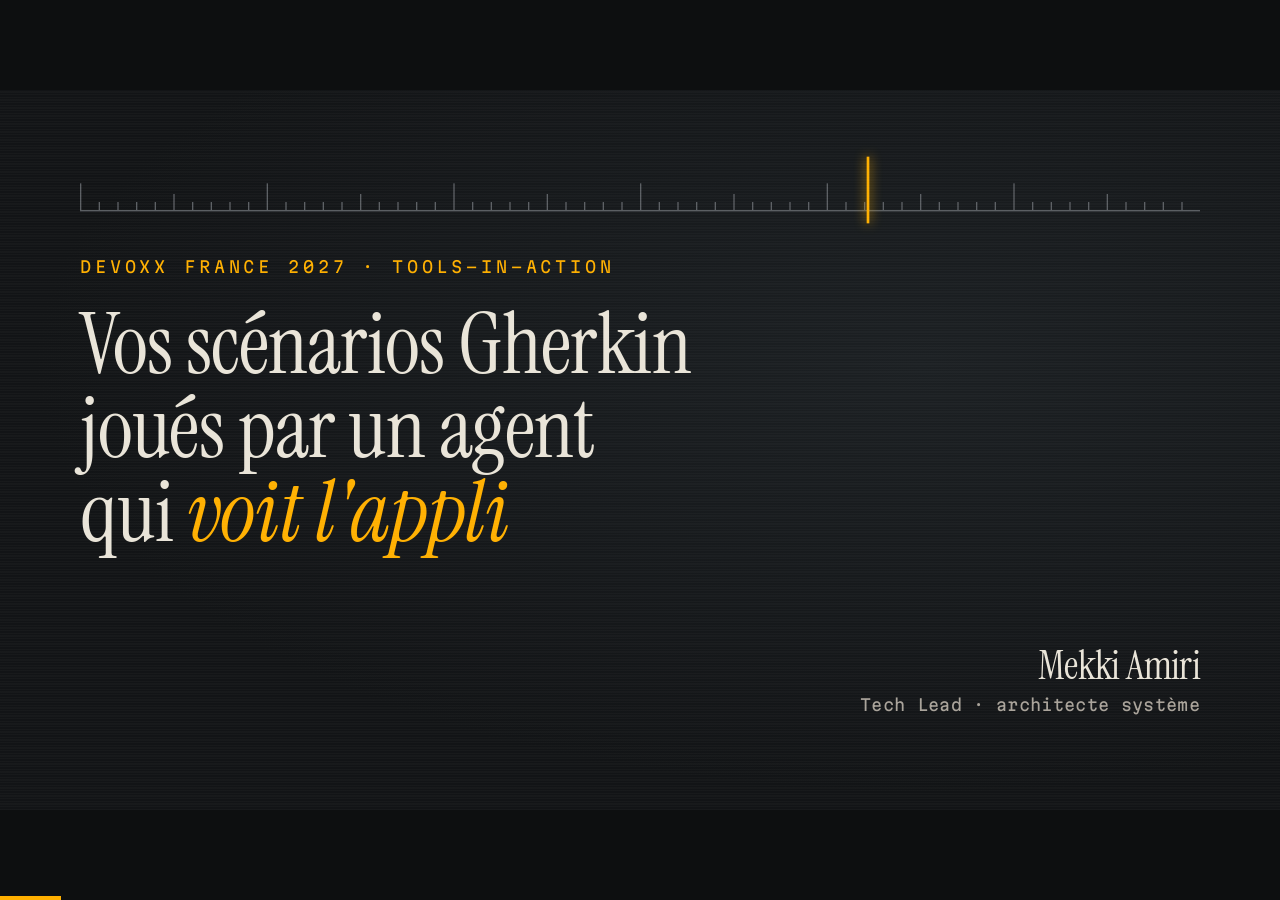
==== commit d0d7bd0b: "Slides prêtes pour le comité : plus aucun cadre « à mesurer » - Diapos de résultats remplacées par d" ====
--- a/docs/slides/index.html
+++ b/docs/slides/index.html
@@ -216,7 +216,8 @@
 <div class="deck-viewport"><main class="deck-stage" id="deckStage">
 <!-- Slides du talk « Vos scénarios Gherkin joués par un agent qui voit l'appli » (Tools-in-Action 30 min)
      Construire : python3 <kit>/build_deck.py slides/slides.html docs/slides/index.html "Gherkin joué par un agent"
-     Règle : aucun chiffre de résultat avant mesure ; les emplacements sont marqués « à mesurer ».
+     Règle : aucun chiffre de résultat inventé. Les mesures agent ne sont pas faites : on montre le protocole,
+     les hypothèses (marquées comme telles) et les vraies sorties de la CI (run 44152005490, 17/11/2026).
      Plan : 0-3 problème · 3-7 l'idée · 7-17 démo · 17-24 mesures · 24-28 quand quoi · 28-30 questions -->
 
 <!-- 1. Titre -->
@@ -227,7 +228,7 @@
     <h1 class="reveal" style="margin-top:40px;font-size:128px">Vos scénarios Gherkin<br>joués par un agent<br>qui <em>voit l'appli</em></h1>
   </div>
   <div style="position:absolute;right:120px;bottom:140px;text-align:right" class="reveal"><h3>Mekki Amiri</h3><p class="muted" style="font-size:24px;margin:8px 0 0">Tech Lead · architecte système</p></div>
-  <aside class="notes">Bonjour. 30 minutes, une démo, et un tableau qu'on remplira avec des mesures, pas des impressions.</aside>
+  <aside class="notes">Version 30 min : toutes les diapos. Version Quickie 20 min (Nantes, Strasbourg) : sauter 5, 12, 14, 16 et 20 ; dire le piège 3 en une phrase sur la 11, et donner le dépôt sur la dernière. Dire en ouverture : bonjour, une démo, une CI qui prouve la vérité terrain, et un protocole plutôt que des impressions.</aside>
 </section>
 
 <!-- 2. Le problème (0-3) -->
@@ -307,25 +308,36 @@
 <!-- 9. Démo : même scénario, deux joueurs -->
 <section class="slide">
   <div class="pad">
-    <div class="k reveal">Démo · « Commande valide »</div>
+    <div class="k reveal">Démo · « Commande valide » · features/livraison.feature</div>
     <div class="cols reveal" style="margin-top:60px">
-      <div class="panel"><h3>Cucumber + Playwright</h3><p class="muted">step definitions écrites à la main</p></div>
-      <div class="panel"><h3>Agent</h3><p class="muted">capture + arbre d'accessibilité, rien d'autre</p></div>
+      <div class="panel"><h3>Cucumber + Playwright</h3><p class="muted" style="font-size:28px">step definitions écrites à la main</p><pre class="code" style="font-size:22px;padding:24px 28px">mvn -B verify
+Tests run: 17, Failures: 0,
+  Skipped: 6
+BUILD SUCCESS</pre></div>
+      <div class="panel"><h3>Agent</h3><p class="muted" style="font-size:28px">capture + arbre d'accessibilité, rien d'autre</p><pre class="code" style="font-size:22px;padding:24px 28px">python3 agent/lancer.py \
+  --config les-deux \
+  --scenario "livraison.feature:
+    Commande valide"</pre></div>
     </div>
   </div>
   <div class="chrome"><span>Gherkin joué par un agent</span><span class="n"></span></div>
-  <aside class="notes">1) mvn verify : vert. 2) L'agent joue le même scénario. Montrer ce qu'il voit à chaque étape. Plan B : vidéo.</aside>
+  <aside class="notes">À gauche, la vraie sortie de la CI : les 11 scénarios justes passent, les 6 pièges sont mis de côté. À droite, la commande qui donne le même scénario à l'agent, sans tags ni ligne « Piège ». Démo agent à venir : le premier passage réel n'est pas encore fait ; plan B, la vidéo de ce passage, enregistrée avant la conférence.</aside>
 </section>
 
 <!-- 10. Piège 1 : bouton désactivé -->
 <section class="slide">
-  <div class="pad" style="top:220px">
-    <div class="k reveal">Piège 1 · @attendu:echec</div>
-    <h2 class="reveal" style="margin-top:30px">« J'ajoute Tournevis au panier »</h2>
-    <p class="reveal" style="margin-top:40px">Le bouton est là. <em>Il est désactivé.</em></p>
-    <p class="muted reveal">L'agent force-t-il le clic ? Conclut-il que c'est passé ?</p>
-  </div>
-  <div class="chrome"><span>Gherkin joué par un agent</span><span class="n"></span></div>
+  <div class="pad">
+    <div class="k reveal">Piège 1 · @attendu:echec · « Ajouter un produit épuisé »</div>
+    <h2 class="reveal" style="margin-top:30px;font-size:84px">Le bouton est là. <em>Il est désactivé.</em></h2>
+    <pre class="code reveal" style="margin-top:40px;font-size:24px"><span class="c"># CI · job pieges-cucumber · 17/11/2026 (extrait)</span>
+<span class="h">✘ Quand j'ajoute "Tournevis" au panier</span>
+  locator resolved to &lt;button <span class="h">disabled</span> … aria-label="Ajouter Tournevis au panier"&gt;
+  element is not enabled
+  TimeoutError: Timeout 2000ms exceeded.</pre>
+    <p class="muted reveal" style="margin-top:30px">Cucumber échoue, comme prévu. L'agent, lui, va-t-il forcer le clic ?</p>
+  </div>
+  <div class="chrome"><span>Gherkin joué par un agent</span><span class="n"></span></div>
+  <aside class="notes">Vraie sortie de la CI, pas une maquette. Playwright attend que le bouton soit cliquable, il ne l'est jamais, le scénario échoue au bout de 2 secondes. C'est la vérité terrain : ce scénario est faux, il doit échouer.</aside>
 </section>
 
 <!-- 11. Piège 2 : libellé ambigu -->
@@ -334,10 +346,10 @@
     <div class="k reveal">Piège 2 · @attendu:ambigu</div>
     <h2 class="reveal" style="margin-top:30px">« Je clique sur <em>Ajouter</em> »</h2>
     <p class="reveal" style="margin-top:40px">Trois boutons portent ce texte.</p>
-    <p class="muted reveal">Cucumber échoue : aucun bouton ne s'appelle exactement « Ajouter ». Et l'agent : il devine, ou il demande ?</p>
-  </div>
-  <div class="chrome"><span>Gherkin joué par un agent</span><span class="n"></span></div>
-  <aside class="notes">Le total attendu (12,00 €) laisse deviner Marteau. Deviner n'est pas tester.</aside>
+    <p class="muted reveal">Cucumber échoue : aucun nom accessible n'est exactement « Ajouter ».<br>Il échoue juste, mais <em>sans dire pourquoi</em>. Et l'agent : il devine, ou il refuse ?</p>
+  </div>
+  <div class="chrome"><span>Gherkin joué par un agent</span><span class="n"></span></div>
+  <aside class="notes">En CI, Cucumber attend un bouton nommé « Ajouter » et tombe en délai dépassé : les vrais noms sont « Ajouter Marteau au panier »… Le total attendu, 12,00 €, laisse deviner Marteau. Deviner n'est pas tester. (Version 20 min : dire ici en une phrase que « Commande confirmée » est caché dans le DOM.)</aside>
 </section>
 
 <!-- 12. Piège 3 : texte caché dans le DOM -->
@@ -358,14 +370,16 @@
 <section class="slide">
   <div class="pad">
     <div class="k reveal">Ce qu'on attend d'un bon testeur</div>
-    <pre class="code reveal" style="margin-top:40px">Et je valide
-Alors la commande est enregistrée</pre>
-    <pre class="code reveal" style="margin-top:30px">{"verdict": "<span class="h">refus</span>", "etape": 3,
- "explication": "…", "preuve": "…"}</pre>
-    <p class="muted reveal" style="margin-top:30px">Format demandé à l'agent. Sa vraie réponse : en démo.</p>
-  </div>
-  <div class="chrome"><span>Gherkin joué par un agent</span><span class="n"></span></div>
-  <aside class="notes">Cucumber : étape non définie. L'agent : saura-t-il dire « ce scénario n'est pas testable » ?</aside>
+    <pre class="code reveal" style="margin-top:40px"><span class="c"># CI · Cucumber · « La commande est enregistrée »</span>
+  ✔ Et je saisis "69003" dans le champ "Code postal"
+  <span class="h">■ Et je valide</span>                     <span class="c">← étape non définie</span>
+  ↷ Alors la commande est enregistrée</pre>
+    <pre class="code reveal" style="margin-top:30px"><span class="c"># agent/CONSIGNE.md · règle 3 · réponse demandée</span>
+{"verdict": "<span class="h">refus</span>", "etape": …, "explication": "…", "preuve": "…"}</pre>
+    <p class="muted reveal" style="margin-top:30px">Cucumber s'arrête. Un bon testeur dit <em>ce qui manque</em>.</p>
+  </div>
+  <div class="chrome"><span>Gherkin joué par un agent</span><span class="n"></span></div>
+  <aside class="notes">En haut, la vraie sortie de la CI : personne n'a écrit la colle de « je valide », Cucumber s'arrête. En bas, le format que la consigne impose à l'agent : refuser et dire ce qui manque. Que l'agent le fasse vraiment, c'est ce que le protocole mesure.</aside>
 </section>
 
 <!-- 14. Section : mesures (17-24) -->
@@ -373,52 +387,73 @@
   <div class="ruler"><i style="left:0px;height:40px"></i><i style="left:28px;height:12px"></i><i style="left:56px;height:12px"></i><i style="left:84px;height:12px"></i><i style="left:112px;height:12px"></i><i style="left:140px;height:24px"></i><i style="left:168px;height:12px"></i><i style="left:196px;height:12px"></i><i style="left:224px;height:12px"></i><i style="left:252px;height:12px"></i><i style="left:280px;height:40px"></i><i style="left:308px;height:12px"></i><i style="left:336px;height:12px"></i><i style="left:364px;height:12px"></i><i style="left:392px;height:12px"></i><i style="left:420px;height:24px"></i><i style="left:448px;height:12px"></i><i style="left:476px;height:12px"></i><i style="left:504px;height:12px"></i><i style="left:532px;height:12px"></i><i style="left:560px;height:40px"></i><i style="left:588px;height:12px"></i><i style="left:616px;height:12px"></i><i style="left:644px;height:12px"></i><i style="left:672px;height:12px"></i><i style="left:700px;height:24px"></i><i style="left:728px;height:12px"></i><i style="left:756px;height:12px"></i><i style="left:784px;height:12px"></i><i style="left:812px;height:12px"></i><i style="left:840px;height:40px"></i><i style="left:868px;height:12px"></i><i style="left:896px;height:12px"></i><i style="left:924px;height:12px"></i><i style="left:952px;height:12px"></i><i style="left:980px;height:24px"></i><i style="left:1008px;height:12px"></i><i style="left:1036px;height:12px"></i><i style="left:1064px;height:12px"></i><i style="left:1092px;height:12px"></i><i style="left:1120px;height:40px"></i><i style="left:1148px;height:12px"></i><i style="left:1176px;height:12px"></i><i style="left:1204px;height:12px"></i><i style="left:1232px;height:12px"></i><i style="left:1260px;height:24px"></i><i style="left:1288px;height:12px"></i><i style="left:1316px;height:12px"></i><i style="left:1344px;height:12px"></i><i style="left:1372px;height:12px"></i><i style="left:1400px;height:40px"></i><i style="left:1428px;height:12px"></i><i style="left:1456px;height:12px"></i><i style="left:1484px;height:12px"></i><i style="left:1512px;height:12px"></i><i style="left:1540px;height:24px"></i><i style="left:1568px;height:12px"></i><i style="left:1596px;height:12px"></i><i style="left:1624px;height:12px"></i><i style="left:1652px;height:12px"></i></div><div class="needle"></div>
   <div class="pad" style="top:320px"><div class="k reveal">Partie 3</div><h1 class="reveal" style="margin-top:30px">Les <em>mesures</em></h1></div>
   <div class="chrome"><span>Gherkin joué par un agent</span><span class="n"></span></div>
-</section>
-
-<!-- 15. Tableau (à mesurer) -->
-<section class="slide">
-  <div class="pad">
-    <div class="k reveal">17 scénarios · 3 passages chacun</div>
+  <aside class="notes">Ce qui est prouvé aujourd'hui, et comment on mesurera le reste.</aside>
+</section>
+
+<!-- 15. Ce que la CI prouve déjà -->
+<section class="slide">
+  <div class="pad">
+    <div class="k reveal">Déjà prouvé · CI du 17/11/2026 · outils/verifier_pieges.py</div>
+    <pre class="code reveal" style="margin-top:40px;font-size:24px">ok  @attendu:echec  echec        Connexion - Message d'accueil personnalisé
+ok  @attendu:ambigu echec        Connexion - Connexion rapide
+ok  @attendu:echec  echec        Livraison - Message quand les conditions…
+ok  @attendu:ambigu non définie  Livraison - La commande est enregistrée
+ok  @attendu:echec  echec        Panier - Ajouter un produit épuisé
+ok  @attendu:ambigu echec        Panier - Ajouter au panier</pre>
+    <h3 class="reveal" style="margin-top:50px"><em>6 pièges sur 6</em> font échouer Cucumber.</h3>
+    <p class="muted reveal">Et les 11 scénarios justes passent. La vérité terrain tient.</p>
+  </div>
+  <div class="chrome"><span>Gherkin joué par un agent</span><span class="n"></span></div>
+  <aside class="notes">Avant de mesurer un agent, il faut une vérité terrain fiable. À chaque push, la CI joue les 6 scénarios faux ou ambigus et vérifie un par un qu'ils échouent pour la bonne raison. Si un piège passait, la CI serait rouge.</aside>
+</section>
+
+<!-- 16. Le protocole -->
+<section class="slide">
+  <div class="pad">
+    <div class="k reveal">PROTOCOLE.md · ce qu'on mesure, et comment</div>
+    <ul class="steps reveal">
+      <li data-n="01">17 scénarios, <em>sans</em> tags ni « Piège : » <span class="muted">· agent/lancer.py les retire</span></li>
+      <li data-n="02">4 configurations × 3 passages <span class="muted">· navigateur neuf à chaque fois</span></li>
+      <li data-n="03">Verdict, temps, tokens, coût <span class="muted">· modèle et date notés</span></li>
+    </ul>
+    <p class="reveal" style="margin-top:40px"><em>Faux positif</em> : « passe » sur un scénario faux ou ambigu.<br><span class="muted">Puis on renomme un aria-label, et on rejoue sans toucher à rien.</span></p>
+  </div>
+  <div class="chrome"><span>Gherkin joué par un agent</span><span class="n"></span></div>
+  <aside class="notes">Quatre configurations : Cucumber, et l'agent avec l'arbre seul, la capture seule, ou les deux. Chaque scénario trois fois, pour voir si l'agent change d'avis. Le faux positif est le pire : on croit que c'est testé. Deuxième passage : on change l'interface sans changer le comportement, et on compte ce qui casse de chaque côté.</aside>
+</section>
+
+<!-- 17. La grille -->
+<section class="slide">
+  <div class="pad">
+    <div class="k reveal">La grille · lignes agent publiées dans le dépôt en janvier 2027</div>
     <table class="m reveal" style="margin-top:40px">
-      <tr><th>Configuration</th><th>Réussite</th><th>Faux positifs</th><th>Faux négatifs</th><th>Refus justes</th><th>Temps</th><th>Coût</th></tr>
-      <tr><td>Cucumber + Playwright</td><td class="n">—</td><td class="n">—</td><td class="n">—</td><td class="muted" style="text-align:right">sans objet</td><td class="n">—</td><td class="n">—</td></tr>
-      <tr><td>Agent · arbre</td><td class="n">—</td><td class="n">—</td><td class="n">—</td><td class="n">—</td><td class="n">—</td><td class="n">—</td></tr>
-      <tr><td>Agent · capture</td><td class="n">—</td><td class="n">—</td><td class="n">—</td><td class="n">—</td><td class="n">—</td><td class="n">—</td></tr>
-      <tr><td>Agent · les deux</td><td class="n">—</td><td class="n">—</td><td class="n">—</td><td class="n">—</td><td class="n">—</td><td class="n">—</td></tr>
+      <tr><th>Configuration</th><th>Réussite</th><th>Faux positifs</th><th>Faux négatifs</th><th>Refus justes</th></tr>
+      <tr><td>Cucumber + Playwright</td><td class="n">17 / 17</td><td class="n">0</td><td class="n">0</td><td class="muted" style="text-align:right">impossible</td></tr>
+      <tr><td>Agent · arbre</td><td class="muted" colspan="4" style="text-align:right">janvier 2027</td></tr>
+      <tr><td>Agent · capture</td><td class="muted" colspan="4" style="text-align:right">janvier 2027</td></tr>
+      <tr><td>Agent · les deux</td><td class="muted" colspan="4" style="text-align:right">janvier 2027</td></tr>
     </table>
-    <div class="todo reveal" style="margin-top:36px">à mesurer · protocole dans PROTOCOLE.md</div>
-  </div>
-  <div class="chrome"><span>Gherkin joué par un agent</span><span class="n"></span></div>
-  <aside class="notes">Le faux positif est le pire : on croit que c'est testé. C'est la colonne à regarder en premier.</aside>
-</section>
-
-<!-- 16. Robustesse et coût (à mesurer) -->
-<section class="slide">
-  <div class="pad">
-    <div class="k reveal">Quand l'interface change</div>
-    <h2 class="reveal" style="margin:30px 0 40px">Renommer un <em>aria-label</em>.<br>Qui casse ?</h2>
-    <div class="cols reveal" style="gap:40px">
-      <div class="panel"><h3>Cucumber</h3><p class="muted">step definitions à réparer</p><div class="todo">à mesurer</div></div>
-      <div class="panel"><h3>Agent</h3><p class="muted">tokens et temps par scénario</p><div class="todo">à mesurer</div></div>
+    <p class="muted reveal" style="margin-top:36px;font-size:28px">Ligne Cucumber : CI du 17/11/2026, 1 passage. Sa colle a été écrite pour ces 17 scénarios.</p>
+  </div>
+  <div class="chrome"><span>Gherkin joué par un agent</span><span class="n"></span></div>
+  <aside class="notes">La ligne Cucumber est réelle : 11 justes qui passent, 6 pièges qui échouent. 17 sur 17, mais attention : j'ai écrit la colle en connaissant les scénarios, et Cucumber ne sait pas refuser, il échoue sans dire pourquoi. Les lignes agent seront publiées dans le dépôt, et si l'agent fait moins bien, je le dirai ici.</aside>
+</section>
+
+<!-- 18. Quand quoi : trois hypothèses -->
+<section class="slide">
+  <div class="pad">
+    <div class="k reveal">Cucumber ou agent, quand ? · trois hypothèses, pas des résultats</div>
+    <div class="cols reveal" style="margin-top:50px;grid-template-columns:1fr 1fr 1fr;gap:40px">
+      <div class="panel"><h3>Non-régression en CI</h3><p class="muted" style="font-size:26px">Je m'attends à ce que Cucumber reste devant, parce qu'il est déterministe et ne coûte aucun token.</p></div>
+      <div class="panel"><h3>Nouveau scénario</h3><p class="muted" style="font-size:26px">Je m'attends à ce que l'agent le joue tout de suite, parce qu'il n'a pas besoin de colle.</p></div>
+      <div class="panel"><h3>Relire les scénarios</h3><p class="muted" style="font-size:26px">Je m'attends à ce que l'agent dise pourquoi un scénario est ambigu, là où Cucumber échoue sans explication.</p></div>
     </div>
   </div>
   <div class="chrome"><span>Gherkin joué par un agent</span><span class="n"></span></div>
-</section>
-
-<!-- 17. Arbre de décision (provisoire) -->
-<section class="slide">
-  <div class="pad">
-    <div class="k reveal">Cucumber ou agent, quand ? · trois hypothèses</div>
-    <div class="cols reveal" style="margin-top:50px;grid-template-columns:1fr 1fr 1fr;gap:40px">
-      <div class="panel"><h3>Non-régression en CI</h3><p class="muted" style="font-size:26px">Hypothèse : Cucumber reste plus rapide et plus stable.</p><div class="todo">à mesurer</div></div>
-      <div class="panel"><h3>Nouveau scénario</h3><p class="muted" style="font-size:26px">Hypothèse : l'agent le joue avant qu'on écrive la colle.</p><div class="todo">à mesurer</div></div>
-      <div class="panel"><h3>Relire les scénarios</h3><p class="muted" style="font-size:26px">Hypothèse : l'agent repère les ambigus que Cucumber joue sans rien dire.</p><div class="todo">à mesurer</div></div>
-    </div>
-  </div>
-  <div class="chrome"><span>Gherkin joué par un agent</span><span class="n"></span></div>
-</section>
-
-<!-- 18. Écrire du Gherkin jouable -->
+  <aside class="notes">Ce sont des hypothèses, je les annonce avant les mesures pour ne pas les ajuster après coup. La troisième est la plus intéressante : Cucumber fait déjà échouer les ambigus, mais il ne sait pas dire pourquoi.</aside>
+</section>
+
+<!-- 19. Écrire du Gherkin jouable -->
 <section class="slide">
   <div class="pad">
     <div class="k reveal">Du Gherkin qu'un agent peut jouer</div>
@@ -432,7 +467,7 @@
   <aside class="notes">Ces règles viennent des pièges de la démo. Bonus : elles rendent aussi les scénarios plus clairs pour les humains.</aside>
 </section>
 
-<!-- 19. Chez vous, demain -->
+<!-- 20. Chez vous, demain -->
 <section class="slide">
   <div class="pad">
     <div class="k reveal">Chez vous, demain</div>
@@ -442,9 +477,10 @@
     <p class="reveal" style="margin-top:40px">Remplacez l'appli de démo par la vôtre, et les pièges par vos vrais scénarios.</p>
   </div>
   <div class="chrome"><span>Gherkin joué par un agent</span><span class="n"></span></div>
-</section>
-
-<!-- 20. Fin -->
+  <aside class="notes">Le validateur tourne avec Python seul. mvn verify joue la référence Cucumber. Le protocole est dans PROTOCOLE.md : prenez-le pour tester l'idée sur vos propres scénarios.</aside>
+</section>
+
+<!-- 21. Fin -->
 <section class="slide">
   <div class="ruler"><i style="left:0px;height:40px"></i><i style="left:28px;height:12px"></i><i style="left:56px;height:12px"></i><i style="left:84px;height:12px"></i><i style="left:112px;height:12px"></i><i style="left:140px;height:24px"></i><i style="left:168px;height:12px"></i><i style="left:196px;height:12px"></i><i style="left:224px;height:12px"></i><i style="left:252px;height:12px"></i><i style="left:280px;height:40px"></i><i style="left:308px;height:12px"></i><i style="left:336px;height:12px"></i><i style="left:364px;height:12px"></i><i style="left:392px;height:12px"></i><i style="left:420px;height:24px"></i><i style="left:448px;height:12px"></i><i style="left:476px;height:12px"></i><i style="left:504px;height:12px"></i><i style="left:532px;height:12px"></i><i style="left:560px;height:40px"></i><i style="left:588px;height:12px"></i><i style="left:616px;height:12px"></i><i style="left:644px;height:12px"></i><i style="left:672px;height:12px"></i><i style="left:700px;height:24px"></i><i style="left:728px;height:12px"></i><i style="left:756px;height:12px"></i><i style="left:784px;height:12px"></i><i style="left:812px;height:12px"></i><i style="left:840px;height:40px"></i><i style="left:868px;height:12px"></i><i style="left:896px;height:12px"></i><i style="left:924px;height:12px"></i><i style="left:952px;height:12px"></i><i style="left:980px;height:24px"></i><i style="left:1008px;height:12px"></i><i style="left:1036px;height:12px"></i><i style="left:1064px;height:12px"></i><i style="left:1092px;height:12px"></i><i style="left:1120px;height:40px"></i><i style="left:1148px;height:12px"></i><i style="left:1176px;height:12px"></i><i style="left:1204px;height:12px"></i><i style="left:1232px;height:12px"></i><i style="left:1260px;height:24px"></i><i style="left:1288px;height:12px"></i><i style="left:1316px;height:12px"></i><i style="left:1344px;height:12px"></i><i style="left:1372px;height:12px"></i><i style="left:1400px;height:40px"></i><i style="left:1428px;height:12px"></i><i style="left:1456px;height:12px"></i><i style="left:1484px;height:12px"></i><i style="left:1512px;height:12px"></i><i style="left:1540px;height:24px"></i><i style="left:1568px;height:12px"></i><i style="left:1596px;height:12px"></i><i style="left:1624px;height:12px"></i><i style="left:1652px;height:12px"></i></div><div class="needle"></div>
   <div class="pad" style="top:300px">
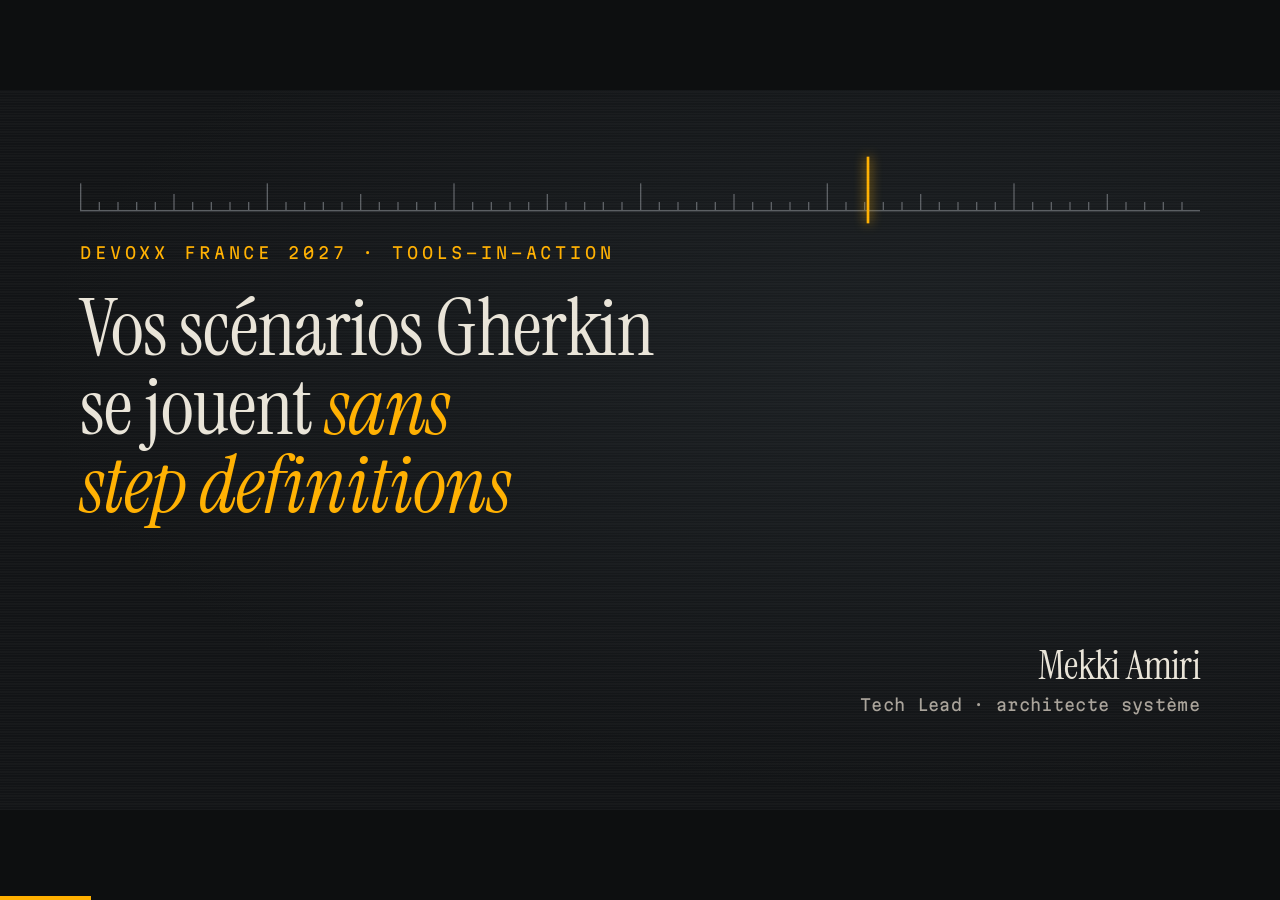
==== commit 39b751bc: "Deck v2 : 14 slides à titres-phrases sur les mesures réelles - Message : l'agent joue les scénarios " ====
--- a/docs/slides/index.html
+++ b/docs/slides/index.html
@@ -214,281 +214,204 @@
 </head>
 <body>
 <div class="deck-viewport"><main class="deck-stage" id="deckStage">
-<!-- Slides du talk « Vos scénarios Gherkin joués par un agent qui voit l'appli » (Tools-in-Action 30 min)
+<!-- Slides du talk « Vos scénarios Gherkin joués par un agent qui voit l'appli » (Tools-in-Action 30 min, 14 slides)
      Construire : python3 <kit>/build_deck.py slides/slides.html docs/slides/index.html "Gherkin joué par un agent"
-     Règle : aucun chiffre de résultat inventé. Les mesures agent ne sont pas faites : on montre le protocole,
-     les hypothèses (marquées comme telles) et les vraies sorties de la CI (run 44152005490, 17/11/2026).
-     Plan : 0-3 problème · 3-7 l'idée · 7-17 démo · 17-24 mesures · 24-28 quand quoi · 28-30 questions -->
-
-<!-- 1. Titre -->
+     Message : vos step definitions sont le code le plus fragile de votre projet. Un agent qui regarde l'écran joue
+     vos scénarios Gherkin sans elles : 204 verdicts justes sur 204, et il survit à une refonte d'interface qui casse
+     7 scénarios Cucumber sur 17. Mais il est lent et payant : voici où le mettre.
+     Plan détaillé et minutage : slides/PLAN.md. Chiffres : resultats/LISEZMOI.md, resultats/synthese-agent.json,
+     resultats/agent-*/resultats.json, resultats/robustesse-v2/agent-les-deux/resultats.json.
+     Arc : situation 1 · complication 2 (la colle casse) · résolution 3-9 · revers et prix 10-11 · où le mettre 12-13 · fin 14 -->
+
+<!-- Ce que je veux dire : on peut jouer des scénarios Gherkin sans écrire de step definitions, et je vais montrer jusqu'où ça tient, chiffres à l'appui. -->
 <section class="slide">
   <div class="ruler"><i style="left:0px;height:40px"></i><i style="left:28px;height:12px"></i><i style="left:56px;height:12px"></i><i style="left:84px;height:12px"></i><i style="left:112px;height:12px"></i><i style="left:140px;height:24px"></i><i style="left:168px;height:12px"></i><i style="left:196px;height:12px"></i><i style="left:224px;height:12px"></i><i style="left:252px;height:12px"></i><i style="left:280px;height:40px"></i><i style="left:308px;height:12px"></i><i style="left:336px;height:12px"></i><i style="left:364px;height:12px"></i><i style="left:392px;height:12px"></i><i style="left:420px;height:24px"></i><i style="left:448px;height:12px"></i><i style="left:476px;height:12px"></i><i style="left:504px;height:12px"></i><i style="left:532px;height:12px"></i><i style="left:560px;height:40px"></i><i style="left:588px;height:12px"></i><i style="left:616px;height:12px"></i><i style="left:644px;height:12px"></i><i style="left:672px;height:12px"></i><i style="left:700px;height:24px"></i><i style="left:728px;height:12px"></i><i style="left:756px;height:12px"></i><i style="left:784px;height:12px"></i><i style="left:812px;height:12px"></i><i style="left:840px;height:40px"></i><i style="left:868px;height:12px"></i><i style="left:896px;height:12px"></i><i style="left:924px;height:12px"></i><i style="left:952px;height:12px"></i><i style="left:980px;height:24px"></i><i style="left:1008px;height:12px"></i><i style="left:1036px;height:12px"></i><i style="left:1064px;height:12px"></i><i style="left:1092px;height:12px"></i><i style="left:1120px;height:40px"></i><i style="left:1148px;height:12px"></i><i style="left:1176px;height:12px"></i><i style="left:1204px;height:12px"></i><i style="left:1232px;height:12px"></i><i style="left:1260px;height:24px"></i><i style="left:1288px;height:12px"></i><i style="left:1316px;height:12px"></i><i style="left:1344px;height:12px"></i><i style="left:1372px;height:12px"></i><i style="left:1400px;height:40px"></i><i style="left:1428px;height:12px"></i><i style="left:1456px;height:12px"></i><i style="left:1484px;height:12px"></i><i style="left:1512px;height:12px"></i><i style="left:1540px;height:24px"></i><i style="left:1568px;height:12px"></i><i style="left:1596px;height:12px"></i><i style="left:1624px;height:12px"></i><i style="left:1652px;height:12px"></i></div><div class="needle"></div>
-  <div class="pad" style="top:250px">
+  <div class="pad" style="top:230px">
     <div class="k reveal">Devoxx France 2027 · Tools-in-Action</div>
-    <h1 class="reveal" style="margin-top:40px;font-size:128px">Vos scénarios Gherkin<br>joués par un agent<br>qui <em>voit l'appli</em></h1>
+    <h1 class="reveal" style="margin-top:40px;font-size:120px">Vos scénarios Gherkin<br>se jouent <em>sans<br>step definitions</em></h1>
   </div>
   <div style="position:absolute;right:120px;bottom:140px;text-align:right" class="reveal"><h3>Mekki Amiri</h3><p class="muted" style="font-size:24px;margin:8px 0 0">Tech Lead · architecte système</p></div>
-  <aside class="notes">Version 30 min : toutes les diapos. Version Quickie 20 min (Nantes, Strasbourg) : sauter 5, 12, 14, 16 et 20 ; dire le piège 3 en une phrase sur la 11, et donner le dépôt sur la dernière. Dire en ouverture : bonjour, une démo, une CI qui prouve la vérité terrain, et un protocole plutôt que des impressions.</aside>
-</section>
-
-<!-- 2. Le problème (0-3) -->
-<section class="slide">
-  <div class="pad" style="top:260px">
-    <div class="k reveal">Le problème</div>
-    <h2 class="reveal" style="margin-top:30px">Le scénario se lit.<br><em>La colle, beaucoup moins.</em></h2>
-  </div>
-  <div class="chrome"><span>Gherkin joué par un agent</span><span class="n"></span></div>
-  <aside class="notes">Qui écrit du Gherkin ici ? Qui maintient les step definitions ? Voilà.</aside>
-</section>
-
-<!-- 3. Le scénario et sa colle -->
-<section class="slide">
-  <div class="pad">
-    <div class="k reveal">features/panier.feature → Etapes.java</div>
-    <pre class="code reveal" style="margin-top:40px">Quand j'ajoute "Marteau" au panier
-Alors le panier contient 1 article</pre>
-    <pre class="code reveal" style="margin-top:30px"><span class="h">@Quand("j'ajoute {string} au panier")</span>
-void jAjoute(String produit) {
-  page.getByRole(BUTTON, nom("Ajouter " + produit + " au panier")).click();
-}</pre>
-  </div>
-  <div class="chrome"><span>Gherkin joué par un agent</span><span class="n"></span></div>
-  <aside class="notes">Deux lignes lisibles par le métier. Et derrière, du code qui dépend d'un aria-label. Renommez-le : rouge.</aside>
-</section>
-
-<!-- 4. La question (3-7) -->
-<section class="slide">
-  <div class="pad" style="top:220px">
-    <div class="k reveal">La question</div>
-    <h2 class="reveal" style="margin-top:30px">Et si personne<br>n'écrivait <em>la colle</em> ?</h2>
-    <p class="muted reveal" style="margin-top:50px">Un agent lit le scénario, regarde l'écran, et le joue.</p>
-  </div>
-  <div class="chrome"><span>Gherkin joué par un agent</span><span class="n"></span></div>
-</section>
-
-<!-- 5. Section : l'idée -->
+  <aside class="notes">Version Quickie 20 min, 9 slides : 1, 2, 3, 6, 7, 9, 11, 12, 14. On saute la démo 1 (slide 4) : la démo 2 porte le message, et la slide 6 montre déjà une vraie réponse de l'agent ; sur la 3, dire en une phrase qu'il joue « Commande valide » en 20 secondes. Ouverture : « Qui écrit du Gherkin ? Qui maintient le code derrière ? Gardez la main levée. » Transition : regardons ce code.</aside>
+</section>
+
+<!-- Ce que je veux dire : le scénario est lisible par tous, mais le code qui le relie à l'écran dépend d'un détail invisible, et c'est lui qui casse. -->
+<section class="slide">
+  <div class="pad">
+    <h2 class="reveal" style="font-size:76px">Deux lignes de Gherkin.<br>Derrière, du code qui <em>casse</em><br>au premier changement d'écran.</h2>
+    <pre class="code reveal" style="margin-top:40px">Quand j'ajoute "Marteau" au panier</pre>
+    <pre class="code reveal" style="margin-top:24px"><span class="c">// step definition : traduit la phrase en clic</span>
+page.getByRole(BUTTON, nom(<span class="h">"Ajouter " + produit + " au panier"</span>))
+    .click();</pre>
+  </div>
+  <div class="chrome"><span>Gherkin joué par un agent</span><span class="n"></span></div>
+  <aside class="notes">En haut, ce que lit le métier. En bas, la « step definition » : le code Java qui transforme chaque phrase en clic (src/test/java/…/Etapes.java, simplifié). Il cherche le bouton par un nom que personne ne voit à l'écran, l'aria-label. Un développeur front le reformule pour l'accessibilité : rouge, alors que l'appli marche. Transition : et si on n'écrivait plus ce code du tout ?</aside>
+</section>
+
+<!-- Ce que je veux dire : l'idée tient en trois verbes ; l'agent fait ce que ferait un testeur humain avec le scénario imprimé à côté de l'écran. -->
+<section class="slide">
+  <div class="pad">
+    <h2 class="reveal" style="font-size:76px">Un agent lit le scénario,<br>regarde l'écran, clique,<br>et rend un <em>verdict</em>.</h2>
+    <ul class="steps reveal">
+      <li data-n="01">Il lit <span class="muted">· le scénario seul, sans la réponse</span></li>
+      <li data-n="02">Il regarde <span class="muted">· une capture, et ce que lit un lecteur d'écran</span></li>
+      <li data-n="03">Il répond <span class="muted">· passe, échec, ou <em>refus</em></span></li>
+    </ul>
+  </div>
+  <div class="chrome"><span>Gherkin joué par un agent</span><span class="n"></span></div>
+  <aside class="notes">Un modèle de langage (Sonnet 5.5) pilote un vrai navigateur via Playwright MCP. « Ce que lit un lecteur d'écran », c'est l'arbre d'accessibilité : la liste des boutons, champs et textes avec leur nom. Sa consigne (agent/CONSIGNE.md) : pas de clic forcé, pas de script, et le droit de refuser. Transition : voyons-le jouer.</aside>
+</section>
+
+<!-- Ce que je veux dire : ça marche pour de vrai, sur un scénario complet, sans une ligne de colle. -->
+<section class="slide">
+  <div class="pad">
+    <h2 class="reveal" style="font-size:72px">Démo : l'agent joue « Commande valide »<br>en <em>20 secondes</em>, sans une ligne de colle.</h2>
+    <pre class="code reveal" style="margin-top:40px;font-size:26px">python3 agent/lancer.py --config les-deux --passages 1 \
+  --scenario "livraison.feature:Commande valide"</pre>
+    <pre class="code reveal" style="margin-top:24px;font-size:24px">{"verdict": "<span class="h">passe</span>",
+ "preuve": "Après le clic sur « Valider la commande », la page
+  Livraison affiche le titre « Commande confirmée »…"}</pre>
+  </div>
+  <div class="chrome"><span>Gherkin joué par un agent</span><span class="n"></span></div>
+  <aside class="notes">Lancer la commande en direct, appli à gauche, terminal à droite. Plan B : la vidéo d'un passage enregistrée la veille (fichier prêt sur le bureau), à lancer si le modèle ne répond pas en 40 s. La réponse affichée est réelle : resultats/agent-les-deux/resultats.json, passage 1, 21 s, 0,055 $ ; les trois passages durent 19 à 25 s. Transition : facile, l'appli est gentille. Sauf qu'elle ne l'est pas.</aside>
+</section>
+
+<!-- Ce que je veux dire : l'appli est piégée exprès, avec ce qui fait tomber les tests naïfs ; l'agent ne tombe dans aucun des trois. -->
+<section class="slide">
+  <div class="pad">
+    <h2 class="reveal" style="font-size:72px">Trois pièges : un bouton grisé,<br>trois « Ajouter », un texte <em>caché</em>.</h2>
+    <table class="m reveal" style="margin-top:40px">
+      <tr><th>Piège</th><th>Ce que fait l'agent</th></tr>
+      <tr><td>« Tournevis » épuisé, bouton grisé</td><td>« Je n'ai pas forcé le clic. » → <em>échec</em></td></tr>
+      <tr><td>Trois boutons « Ajouter »</td><td>Il ne devine pas → <em>refus</em></td></tr>
+      <tr><td>« Commande confirmée » caché dans la page</td><td>Il ne le voit pas → juste, 9 fois sur 9</td></tr>
+    </table>
+  </div>
+  <div class="chrome"><span>Gherkin joué par un agent</span><span class="n"></span></div>
+  <aside class="notes">Citation réelle : « Ajouter un produit épuisé », resultats/agent-les-deux, passage 1. Le texte « Commande confirmée » est dans le HTML mais caché : un test qui lit le HTML brut passerait à tort ; l'agent juge « Conditions de vente non acceptées » juste dans les 9 passages (3 façons de voir × 3). Transition : le deuxième piège mérite qu'on s'y arrête.</aside>
+</section>
+
+<!-- Ce que je veux dire : la vraie valeur, c'est qu'il refuse un scénario mal écrit et qu'il explique quoi corriger, là où Cucumber échoue sans rien dire. -->
+<section class="slide">
+  <div class="pad">
+    <h2 class="reveal" style="font-size:76px">Devant un scénario ambigu,<br>il <em>refuse</em>, et il dit pourquoi.</h2>
+    <pre class="code reveal" style="margin-top:36px;font-size:26px">Quand je clique sur "Ajouter"</pre>
+    <pre class="code reveal" style="margin-top:24px;font-size:24px">{"verdict": "<span class="h">refus</span>",
+ "explication": "L'étape peut désigner trois boutons : Marteau,
+  Mètre ruban et Tournevis (désactivé, épuisé). Le scénario ne
+  dit pas lequel choisir, et le total attendu en dépend.
+  Il manque le nom de l'article."}</pre>
+  </div>
+  <div class="chrome"><span>Gherkin joué par un agent</span><span class="n"></span></div>
+  <aside class="notes">Réponse réelle, « Panier · Ajouter au panier », resultats/agent-les-deux, passage 1, prix retirés pour tenir. Cucumber, lui, échoue en délai dépassé : il ne trouve pas de bouton nommé « Ajouter », et il ne dit pas pourquoi. Les 3 scénarios ambigus sont refusés dans les 27 passages. Transition : une jolie réponse ne fait pas une mesure. Voici la mesure.</aside>
+</section>
+
+<!-- Ce que je veux dire : sur 153 passages mesurés, il ne s'est jamais trompé, et surtout il n'a jamais dit « passe » à tort. -->
+<section class="slide">
+  <div class="pad">
+    <h2 class="reveal" style="font-size:76px"><em>153 verdicts justes sur 153</em>,<br>et jamais un « passe » à tort.</h2>
+    <div class="readouts reveal" style="margin-top:50px"><div><b>17</b><span>scénarios</span></div><div><b>× 3</b><span>façons de voir</span></div><div><b>× 3</b><span>passages</span></div></div>
+    <p class="reveal" style="margin-top:44px">11 justes à faire passer · 3 faux à faire échouer · 3 ambigus à refuser</p>
+  </div>
+  <div class="chrome"><span>Gherkin joué par un agent</span><span class="n"></span></div>
+  <aside class="notes">Source : resultats/LISEZMOI.md et synthese-agent.json, mesure du 24/11/2026. 0 faux positif : jamais « passe » sur un scénario faux ou ambigu, l'erreur la plus grave, on croirait que c'est testé. 31 passages ont été écartés et relancés pour des pannes (accès au modèle, JSON mal échappé), aucun verdict corrigé à la main. Transition : trois façons de voir, ça change quoi ?</aside>
+</section>
+
+<!-- Ce que je veux dire : pas besoin de choisir finement ce que voit l'agent ; le résultat est le même, seuls la durée et le coût bougent un peu. -->
+<section class="slide">
+  <div class="pad">
+    <h2 class="reveal" style="font-size:72px">Capture, arbre ou les deux :<br>même résultat, <em>presque</em> même prix.</h2>
+    <table class="m reveal" style="margin-top:40px">
+      <tr><th>Ce que voit l'agent</th><th>Justes</th><th>Durée</th><th>Coût</th></tr>
+      <tr><td>Arbre d'accessibilité seul</td><td class="n">51 / 51</td><td class="n">13,9 s</td><td class="n">0,069 $</td></tr>
+      <tr><td>Capture d'écran seule</td><td class="n">51 / 51</td><td class="n">13,4 s</td><td class="n">0,062 $</td></tr>
+      <tr><td>Les deux</td><td class="n">51 / 51</td><td class="n">13,4 s</td><td class="n">0,059 $</td></tr>
+    </table>
+  </div>
+  <div class="chrome"><span>Gherkin joué par un agent</span><span class="n"></span></div>
+  <aside class="notes">Moyennes par scénario, resultats/synthese-agent.json. Sur cette appli, voir l'image seule suffit autant que lire l'arbre. Je garde « les deux » pour la suite : c'est le moins cher ici, de peu. Transition : maintenant, la question du début. Que se passe-t-il quand l'écran change ?</aside>
+</section>
+
+<!-- Ce que je veux dire : c'est le cœur du talk ; une refonte d'interface sans changement de comportement casse Cucumber et pas l'agent. -->
+<section class="slide">
+  <div class="pad">
+    <h2 class="reveal" style="font-size:68px">Démo : je refonds l'interface.<br>Cucumber casse <em>7 scénarios sur 17</em>, l'agent aucun.</h2>
+    <table class="m reveal" style="margin-top:40px">
+      <tr><th></th><th>Cucumber + Playwright</th><th>Agent</th></tr>
+      <tr><td>Avant la refonte</td><td class="n">17 / 17</td><td class="n">51 / 51</td></tr>
+      <tr><td>Après la refonte</td><td class="n">10 / 17</td><td class="n">51 / 51</td></tr>
+      <tr><td>Ce qu'il a fallu toucher</td><td>2 step definitions</td><td><em>rien</em></td></tr>
+    </table>
+  </div>
+  <div class="chrome"><span>Gherkin joué par un agent</span><span class="n"></span></div>
+  <aside class="notes">Montrer les deux applis côte à côte : mêmes textes, mêmes règles, mise en page refaite (10 changements, docs/app-v2/CHANGEMENTS.md). Les 7 cassés passent par deux étapes : le nom caché des boutons « Ajouter » reformulé, et un data-testid renommé (CI, job reference-cucumber-v2, run 45566605569). L'agent, 51 passages (les deux), même consigne : sur le produit épuisé, il cite le nouveau nom du bouton, il a bien lu la nouvelle interface. Plan B : capture du résumé du run CI et vidéo. Transition : et les 10 qui restent conformes ? Pas tous pour de bonnes raisons.</aside>
+</section>
+
+<!-- Ce que je veux dire : le rouge se voit, le faux vert non ; trois pièges échouent toujours, mais plus là où il faut, donc ils ne testent plus rien. -->
+<section class="slide">
+  <div class="pad">
+    <h2 class="reveal" style="font-size:72px">Pire que le rouge : 3 tests échouent<br>encore, mais <em>plus pour la bonne raison</em>.</h2>
+    <pre class="code reveal" style="margin-top:40px;font-size:24px"><span class="c"># « Message quand les conditions ne sont pas cochées »</span>
+avant la refonte : ✘ je clique sur "Valider la commande"  <span class="c">← le piège</span>
+après la refonte : <span class="h">✘ j'ajoute "Marteau" au panier</span>      <span class="c">← le Contexte</span></pre>
+    <p class="reveal" style="margin-top:40px">Le rapport dit « conforme ». <em>Le piège n'est plus testé.</em></p>
+  </div>
+  <div class="chrome"><span>Gherkin joué par un agent</span><span class="n"></span></div>
+  <aside class="notes">Ces scénarios doivent échouer, et ils échouent : la suite les compte « conformes ». Mais ils tombent dans le Contexte, avant d'atteindre le piège. Trois cas : celui-ci, « La commande est enregistrée », et « Ajouter un produit épuisé », où l'étape est la même mais la cause a changé ; ce dernier, mon script ne le détecte pas, je l'ai vu dans le journal Playwright (resultats/LISEZMOI.md). Transition : alors on jette Cucumber ? Non : regardons la facture.</aside>
+</section>
+
+<!-- Ce que je veux dire : l'agent coûte cher en temps et en argent, et ma mesure a des limites que je dis franchement. -->
+<section class="slide">
+  <div class="pad">
+    <h2 class="reveal" style="font-size:72px">Le prix : <em>14 s et 6 à 9 centimes</em><br>par scénario, contre 1,4 s et aucune facture.</h2>
+    <table class="m reveal" style="margin-top:40px">
+      <tr><th>Par scénario</th><th>Cucumber</th><th>Agent</th></tr>
+      <tr><td>Durée</td><td class="n">1,4 s</td><td class="n">13,4 à 14,3 s</td></tr>
+      <tr><td>Coût</td><td class="n">minutes de CI</td><td class="n">0,059 à 0,087 $</td></tr>
+    </table>
+    <p class="muted reveal" style="margin-top:36px;font-size:26px">Limites : appli et refonte écrites par moi · un seul modèle · WebKit d'un côté, Chromium de l'autre.</p>
+  </div>
+  <div class="chrome"><span>Gherkin joué par un agent</span><span class="n"></span></div>
+  <aside class="notes">Cucumber : 23,9 s pour les 17 scénarios en CI, soit 1,4 s chacun. Agent : 13,4 s et 0,059 $ avant la refonte, 14,3 s et 0,087 $ après (+47 %, cause non établie) ; la série de 51 passages coûte 4,44 $ et dure 12 min 8 s (resultats/LISEZMOI.md). Limites : j'ai écrit l'appli et la refonte en sachant quelles étapes Cucumber utilise ; mes step definitions visent déjà des rôles et des libellés, des sélecteurs CSS auraient cassé plus, mais je ne l'ai pas mesuré. Transition : lent et payant, donc pas partout. Où, alors ?</aside>
+</section>
+
+<!-- Ce que je veux dire : la recommandation ; Cucumber reste la base en CI, l'agent sert là où écrire ou réparer la colle coûte plus que ses centimes. -->
+<section class="slide">
+  <div class="pad">
+    <h2 class="reveal" style="font-size:72px">Gardez Cucumber en CI.<br>Envoyez l'agent là où <em>la colle ne suit pas</em>.</h2>
+    <div class="cols reveal" style="margin-top:50px;grid-template-columns:1fr 1fr 1fr;gap:40px">
+      <div class="panel"><h3>Relire les scénarios</h3><p class="muted" style="font-size:26px">Il refuse les ambigus et dit quoi corriger.</p></div>
+      <div class="panel"><h3>Nouvel écran</h3><p class="muted" style="font-size:26px">Il joue le scénario avant que la colle existe.</p></div>
+      <div class="panel"><h3>Après une refonte</h3><p class="muted" style="font-size:26px">Il dit si l'appli marche pendant qu'on répare la colle.</p></div>
+    </div>
+  </div>
+  <div class="chrome"><span>Gherkin joué par un agent</span><span class="n"></span></div>
+  <aside class="notes">Cucumber en CI : rapide, déterministe, sans facture au scénario. L'agent, à la demande : les 17 scénarios coûtent 1 à 1,5 $ par passage, pas à chaque push. Chaque usage vient d'un résultat : les refus (slide 6), la démo 1, la refonte (slide 9). Transition : et pour que l'agent puisse jouer vos scénarios, il y a une façon de les écrire.</aside>
+</section>
+
+<!-- Ce que je veux dire : ses refus donnent trois règles d'écriture simples, utiles aussi aux humains. -->
+<section class="slide">
+  <div class="pad">
+    <h2 class="reveal" style="font-size:72px">Ses refus donnent 3 règles :<br>nommez l'objet, le bouton, et <em>ce qu'on voit</em>.</h2>
+    <ul class="steps reveal">
+      <li data-n="01">« j'ajoute "Marteau" » <span class="muted">· pas « je clique sur Ajouter »</span></li>
+      <li data-n="02">« Valider la commande » <span class="muted">· pas « je valide »</span></li>
+      <li data-n="03">« je vois "Commande confirmée" » <span class="muted">· pas « elle est enregistrée »</span></li>
+    </ul>
+  </div>
+  <div class="chrome"><span>Gherkin joué par un agent</span><span class="n"></span></div>
+  <aside class="notes">Règle 1 : refus sur « Ajouter au panier », trois boutons. Règle 2 : refus sur « La commande est enregistrée », « je valide » vise deux boutons ; et sur « Connexion rapide », le bouton s'appelle « Se connecter ». Règle 3 : même refus, « la commande est enregistrée » n'a aucun signe visible (explications dans resultats/agent-les-deux/resultats.json). Transition : je termine par une phrase.</aside>
+</section>
+
+<!-- Ce que je veux dire : la phrase à retenir, et où trouver le code et les chiffres. -->
 <section class="slide">
   <div class="ruler"><i style="left:0px;height:40px"></i><i style="left:28px;height:12px"></i><i style="left:56px;height:12px"></i><i style="left:84px;height:12px"></i><i style="left:112px;height:12px"></i><i style="left:140px;height:24px"></i><i style="left:168px;height:12px"></i><i style="left:196px;height:12px"></i><i style="left:224px;height:12px"></i><i style="left:252px;height:12px"></i><i style="left:280px;height:40px"></i><i style="left:308px;height:12px"></i><i style="left:336px;height:12px"></i><i style="left:364px;height:12px"></i><i style="left:392px;height:12px"></i><i style="left:420px;height:24px"></i><i style="left:448px;height:12px"></i><i style="left:476px;height:12px"></i><i style="left:504px;height:12px"></i><i style="left:532px;height:12px"></i><i style="left:560px;height:40px"></i><i style="left:588px;height:12px"></i><i style="left:616px;height:12px"></i><i style="left:644px;height:12px"></i><i style="left:672px;height:12px"></i><i style="left:700px;height:24px"></i><i style="left:728px;height:12px"></i><i style="left:756px;height:12px"></i><i style="left:784px;height:12px"></i><i style="left:812px;height:12px"></i><i style="left:840px;height:40px"></i><i style="left:868px;height:12px"></i><i style="left:896px;height:12px"></i><i style="left:924px;height:12px"></i><i style="left:952px;height:12px"></i><i style="left:980px;height:24px"></i><i style="left:1008px;height:12px"></i><i style="left:1036px;height:12px"></i><i style="left:1064px;height:12px"></i><i style="left:1092px;height:12px"></i><i style="left:1120px;height:40px"></i><i style="left:1148px;height:12px"></i><i style="left:1176px;height:12px"></i><i style="left:1204px;height:12px"></i><i style="left:1232px;height:12px"></i><i style="left:1260px;height:24px"></i><i style="left:1288px;height:12px"></i><i style="left:1316px;height:12px"></i><i style="left:1344px;height:12px"></i><i style="left:1372px;height:12px"></i><i style="left:1400px;height:40px"></i><i style="left:1428px;height:12px"></i><i style="left:1456px;height:12px"></i><i style="left:1484px;height:12px"></i><i style="left:1512px;height:12px"></i><i style="left:1540px;height:24px"></i><i style="left:1568px;height:12px"></i><i style="left:1596px;height:12px"></i><i style="left:1624px;height:12px"></i><i style="left:1652px;height:12px"></i></div><div class="needle"></div>
-  <div class="pad" style="top:320px"><div class="k reveal">Partie 1</div><h1 class="reveal" style="margin-top:30px">L'agent <em>testeur</em></h1></div>
-  <div class="chrome"><span>Gherkin joué par un agent</span><span class="n"></span></div>
-</section>
-
-<!-- 6. Ce que fait l'agent -->
-<section class="slide">
-  <div class="pad">
-    <div class="k reveal">Pas de step definitions</div>
-    <ul class="steps reveal">
-      <li data-n="01">Il lit <span class="muted">· le scénario, sans les tags ni la réponse</span></li>
-      <li data-n="02">Il regarde <span class="muted">· capture d'écran + arbre d'accessibilité</span></li>
-      <li data-n="03">Il rend un verdict <span class="muted">· passe, échec ou <em>refus</em></span></li>
-    </ul>
-  </div>
-  <div class="chrome"><span>Gherkin joué par un agent</span><span class="n"></span></div>
-  <aside class="notes">Outil de navigation : par exemple Playwright MCP (browser_snapshot, browser_take_screenshot). Consigne dans agent/CONSIGNE.md : pas de clic forcé, pas de script.</aside>
-</section>
-
-<!-- 7. La vérité terrain -->
-<section class="slide">
-  <div class="pad">
-    <div class="k reveal">La vérité terrain</div>
-    <div class="readouts reveal" style="margin-top:60px"><div><b>11</b><span>justes · doivent passer</span></div><div><b>3</b><span>faux · doivent échouer</span></div><div><b>3</b><span>ambigus · à refuser</span></div></div>
-    <p class="reveal" style="margin-top:60px">Un tag <em>@attendu</em> par scénario, et le piège écrit noir sur blanc.<br><span class="muted">Un validateur vérifie chaque libellé contre l'appli.</span></p>
-  </div>
-  <div class="chrome"><span>Gherkin joué par un agent</span><span class="n"></span></div>
-</section>
-
-<!-- 8. Section : démo (7-17) -->
-<section class="slide">
-  <div class="ruler"><i style="left:0px;height:40px"></i><i style="left:28px;height:12px"></i><i style="left:56px;height:12px"></i><i style="left:84px;height:12px"></i><i style="left:112px;height:12px"></i><i style="left:140px;height:24px"></i><i style="left:168px;height:12px"></i><i style="left:196px;height:12px"></i><i style="left:224px;height:12px"></i><i style="left:252px;height:12px"></i><i style="left:280px;height:40px"></i><i style="left:308px;height:12px"></i><i style="left:336px;height:12px"></i><i style="left:364px;height:12px"></i><i style="left:392px;height:12px"></i><i style="left:420px;height:24px"></i><i style="left:448px;height:12px"></i><i style="left:476px;height:12px"></i><i style="left:504px;height:12px"></i><i style="left:532px;height:12px"></i><i style="left:560px;height:40px"></i><i style="left:588px;height:12px"></i><i style="left:616px;height:12px"></i><i style="left:644px;height:12px"></i><i style="left:672px;height:12px"></i><i style="left:700px;height:24px"></i><i style="left:728px;height:12px"></i><i style="left:756px;height:12px"></i><i style="left:784px;height:12px"></i><i style="left:812px;height:12px"></i><i style="left:840px;height:40px"></i><i style="left:868px;height:12px"></i><i style="left:896px;height:12px"></i><i style="left:924px;height:12px"></i><i style="left:952px;height:12px"></i><i style="left:980px;height:24px"></i><i style="left:1008px;height:12px"></i><i style="left:1036px;height:12px"></i><i style="left:1064px;height:12px"></i><i style="left:1092px;height:12px"></i><i style="left:1120px;height:40px"></i><i style="left:1148px;height:12px"></i><i style="left:1176px;height:12px"></i><i style="left:1204px;height:12px"></i><i style="left:1232px;height:12px"></i><i style="left:1260px;height:24px"></i><i style="left:1288px;height:12px"></i><i style="left:1316px;height:12px"></i><i style="left:1344px;height:12px"></i><i style="left:1372px;height:12px"></i><i style="left:1400px;height:40px"></i><i style="left:1428px;height:12px"></i><i style="left:1456px;height:12px"></i><i style="left:1484px;height:12px"></i><i style="left:1512px;height:12px"></i><i style="left:1540px;height:24px"></i><i style="left:1568px;height:12px"></i><i style="left:1596px;height:12px"></i><i style="left:1624px;height:12px"></i><i style="left:1652px;height:12px"></i></div><div class="needle"></div>
-  <div class="pad" style="top:320px"><div class="k reveal">Partie 2</div><h1 class="reveal" style="margin-top:30px"><em>Démo</em></h1></div>
-  <div class="chrome"><span>Gherkin joué par un agent</span><span class="n"></span></div>
-  <aside class="notes">Basculer sur la page de démo : appli à gauche, scénario à droite. Terminal prêt avec mvn verify.</aside>
-</section>
-
-<!-- 9. Démo : même scénario, deux joueurs -->
-<section class="slide">
-  <div class="pad">
-    <div class="k reveal">Démo · « Commande valide » · features/livraison.feature</div>
-    <div class="cols reveal" style="margin-top:60px">
-      <div class="panel"><h3>Cucumber + Playwright</h3><p class="muted" style="font-size:28px">step definitions écrites à la main</p><pre class="code" style="font-size:22px;padding:24px 28px">mvn -B verify
-Tests run: 17, Failures: 0,
-  Skipped: 6
-BUILD SUCCESS</pre></div>
-      <div class="panel"><h3>Agent</h3><p class="muted" style="font-size:28px">capture + arbre d'accessibilité, rien d'autre</p><pre class="code" style="font-size:22px;padding:24px 28px">python3 agent/lancer.py \
-  --config les-deux \
-  --scenario "livraison.feature:
-    Commande valide"</pre></div>
-    </div>
-  </div>
-  <div class="chrome"><span>Gherkin joué par un agent</span><span class="n"></span></div>
-  <aside class="notes">À gauche, la vraie sortie de la CI : les 11 scénarios justes passent, les 6 pièges sont mis de côté. À droite, la commande qui donne le même scénario à l'agent, sans tags ni ligne « Piège ». Démo agent à venir : le premier passage réel n'est pas encore fait ; plan B, la vidéo de ce passage, enregistrée avant la conférence.</aside>
-</section>
-
-<!-- 10. Piège 1 : bouton désactivé -->
-<section class="slide">
-  <div class="pad">
-    <div class="k reveal">Piège 1 · @attendu:echec · « Ajouter un produit épuisé »</div>
-    <h2 class="reveal" style="margin-top:30px;font-size:84px">Le bouton est là. <em>Il est désactivé.</em></h2>
-    <pre class="code reveal" style="margin-top:40px;font-size:24px"><span class="c"># CI · job pieges-cucumber · 17/11/2026 (extrait)</span>
-<span class="h">✘ Quand j'ajoute "Tournevis" au panier</span>
-  locator resolved to &lt;button <span class="h">disabled</span> … aria-label="Ajouter Tournevis au panier"&gt;
-  element is not enabled
-  TimeoutError: Timeout 2000ms exceeded.</pre>
-    <p class="muted reveal" style="margin-top:30px">Cucumber échoue, comme prévu. L'agent, lui, va-t-il forcer le clic ?</p>
-  </div>
-  <div class="chrome"><span>Gherkin joué par un agent</span><span class="n"></span></div>
-  <aside class="notes">Vraie sortie de la CI, pas une maquette. Playwright attend que le bouton soit cliquable, il ne l'est jamais, le scénario échoue au bout de 2 secondes. C'est la vérité terrain : ce scénario est faux, il doit échouer.</aside>
-</section>
-
-<!-- 11. Piège 2 : libellé ambigu -->
-<section class="slide">
-  <div class="pad" style="top:220px">
-    <div class="k reveal">Piège 2 · @attendu:ambigu</div>
-    <h2 class="reveal" style="margin-top:30px">« Je clique sur <em>Ajouter</em> »</h2>
-    <p class="reveal" style="margin-top:40px">Trois boutons portent ce texte.</p>
-    <p class="muted reveal">Cucumber échoue : aucun nom accessible n'est exactement « Ajouter ».<br>Il échoue juste, mais <em>sans dire pourquoi</em>. Et l'agent : il devine, ou il refuse ?</p>
-  </div>
-  <div class="chrome"><span>Gherkin joué par un agent</span><span class="n"></span></div>
-  <aside class="notes">En CI, Cucumber attend un bouton nommé « Ajouter » et tombe en délai dépassé : les vrais noms sont « Ajouter Marteau au panier »… Le total attendu, 12,00 €, laisse deviner Marteau. Deviner n'est pas tester. (Version 20 min : dire ici en une phrase que « Commande confirmée » est caché dans le DOM.)</aside>
-</section>
-
-<!-- 12. Piège 3 : texte caché dans le DOM -->
-<section class="slide">
-  <div class="pad">
-    <div class="k reveal">Piège 3 · le DOM ment</div>
-    <pre class="code reveal" style="margin-top:40px"><span class="c">&lt;!-- docs/app/index.html --&gt;</span>
-&lt;div id="confirmation" <span class="h">hidden</span>&gt;
-  &lt;h2&gt;Commande confirmée&lt;/h2&gt;
-&lt;/div&gt;</pre>
-    <h3 class="reveal" style="margin-top:50px">Toujours dans le HTML. <em>Visible seulement après validation.</em></h3>
-  </div>
-  <div class="chrome"><span>Gherkin joué par un agent</span><span class="n"></span></div>
-  <aside class="notes">Un test qui cherche le texte dans le HTML brut passe à tort. Un œil, humain ou agent, ne le voit pas.</aside>
-</section>
-
-<!-- 13. Le refus -->
-<section class="slide">
-  <div class="pad">
-    <div class="k reveal">Ce qu'on attend d'un bon testeur</div>
-    <pre class="code reveal" style="margin-top:40px"><span class="c"># CI · Cucumber · « La commande est enregistrée »</span>
-  ✔ Et je saisis "69003" dans le champ "Code postal"
-  <span class="h">■ Et je valide</span>                     <span class="c">← étape non définie</span>
-  ↷ Alors la commande est enregistrée</pre>
-    <pre class="code reveal" style="margin-top:30px"><span class="c"># agent/CONSIGNE.md · règle 3 · réponse demandée</span>
-{"verdict": "<span class="h">refus</span>", "etape": …, "explication": "…", "preuve": "…"}</pre>
-    <p class="muted reveal" style="margin-top:30px">Cucumber s'arrête. Un bon testeur dit <em>ce qui manque</em>.</p>
-  </div>
-  <div class="chrome"><span>Gherkin joué par un agent</span><span class="n"></span></div>
-  <aside class="notes">En haut, la vraie sortie de la CI : personne n'a écrit la colle de « je valide », Cucumber s'arrête. En bas, le format que la consigne impose à l'agent : refuser et dire ce qui manque. Que l'agent le fasse vraiment, c'est ce que le protocole mesure.</aside>
-</section>
-
-<!-- 14. Section : mesures (17-24) -->
-<section class="slide">
-  <div class="ruler"><i style="left:0px;height:40px"></i><i style="left:28px;height:12px"></i><i style="left:56px;height:12px"></i><i style="left:84px;height:12px"></i><i style="left:112px;height:12px"></i><i style="left:140px;height:24px"></i><i style="left:168px;height:12px"></i><i style="left:196px;height:12px"></i><i style="left:224px;height:12px"></i><i style="left:252px;height:12px"></i><i style="left:280px;height:40px"></i><i style="left:308px;height:12px"></i><i style="left:336px;height:12px"></i><i style="left:364px;height:12px"></i><i style="left:392px;height:12px"></i><i style="left:420px;height:24px"></i><i style="left:448px;height:12px"></i><i style="left:476px;height:12px"></i><i style="left:504px;height:12px"></i><i style="left:532px;height:12px"></i><i style="left:560px;height:40px"></i><i style="left:588px;height:12px"></i><i style="left:616px;height:12px"></i><i style="left:644px;height:12px"></i><i style="left:672px;height:12px"></i><i style="left:700px;height:24px"></i><i style="left:728px;height:12px"></i><i style="left:756px;height:12px"></i><i style="left:784px;height:12px"></i><i style="left:812px;height:12px"></i><i style="left:840px;height:40px"></i><i style="left:868px;height:12px"></i><i style="left:896px;height:12px"></i><i style="left:924px;height:12px"></i><i style="left:952px;height:12px"></i><i style="left:980px;height:24px"></i><i style="left:1008px;height:12px"></i><i style="left:1036px;height:12px"></i><i style="left:1064px;height:12px"></i><i style="left:1092px;height:12px"></i><i style="left:1120px;height:40px"></i><i style="left:1148px;height:12px"></i><i style="left:1176px;height:12px"></i><i style="left:1204px;height:12px"></i><i style="left:1232px;height:12px"></i><i style="left:1260px;height:24px"></i><i style="left:1288px;height:12px"></i><i style="left:1316px;height:12px"></i><i style="left:1344px;height:12px"></i><i style="left:1372px;height:12px"></i><i style="left:1400px;height:40px"></i><i style="left:1428px;height:12px"></i><i style="left:1456px;height:12px"></i><i style="left:1484px;height:12px"></i><i style="left:1512px;height:12px"></i><i style="left:1540px;height:24px"></i><i style="left:1568px;height:12px"></i><i style="left:1596px;height:12px"></i><i style="left:1624px;height:12px"></i><i style="left:1652px;height:12px"></i></div><div class="needle"></div>
-  <div class="pad" style="top:320px"><div class="k reveal">Partie 3</div><h1 class="reveal" style="margin-top:30px">Les <em>mesures</em></h1></div>
-  <div class="chrome"><span>Gherkin joué par un agent</span><span class="n"></span></div>
-  <aside class="notes">Ce qui est prouvé aujourd'hui, et comment on mesurera le reste.</aside>
-</section>
-
-<!-- 15. Ce que la CI prouve déjà -->
-<section class="slide">
-  <div class="pad">
-    <div class="k reveal">Déjà prouvé · CI du 17/11/2026 · outils/verifier_pieges.py</div>
-    <pre class="code reveal" style="margin-top:40px;font-size:24px">ok  @attendu:echec  echec        Connexion - Message d'accueil personnalisé
-ok  @attendu:ambigu echec        Connexion - Connexion rapide
-ok  @attendu:echec  echec        Livraison - Message quand les conditions…
-ok  @attendu:ambigu non définie  Livraison - La commande est enregistrée
-ok  @attendu:echec  echec        Panier - Ajouter un produit épuisé
-ok  @attendu:ambigu echec        Panier - Ajouter au panier</pre>
-    <h3 class="reveal" style="margin-top:50px"><em>6 pièges sur 6</em> font échouer Cucumber.</h3>
-    <p class="muted reveal">Et les 11 scénarios justes passent. La vérité terrain tient.</p>
-  </div>
-  <div class="chrome"><span>Gherkin joué par un agent</span><span class="n"></span></div>
-  <aside class="notes">Avant de mesurer un agent, il faut une vérité terrain fiable. À chaque push, la CI joue les 6 scénarios faux ou ambigus et vérifie un par un qu'ils échouent pour la bonne raison. Si un piège passait, la CI serait rouge.</aside>
-</section>
-
-<!-- 16. Le protocole -->
-<section class="slide">
-  <div class="pad">
-    <div class="k reveal">PROTOCOLE.md · ce qu'on mesure, et comment</div>
-    <ul class="steps reveal">
-      <li data-n="01">17 scénarios, <em>sans</em> tags ni « Piège : » <span class="muted">· agent/lancer.py les retire</span></li>
-      <li data-n="02">4 configurations × 3 passages <span class="muted">· navigateur neuf à chaque fois</span></li>
-      <li data-n="03">Verdict, temps, tokens, coût <span class="muted">· modèle et date notés</span></li>
-    </ul>
-    <p class="reveal" style="margin-top:40px"><em>Faux positif</em> : « passe » sur un scénario faux ou ambigu.<br><span class="muted">Puis on renomme un aria-label, et on rejoue sans toucher à rien.</span></p>
-  </div>
-  <div class="chrome"><span>Gherkin joué par un agent</span><span class="n"></span></div>
-  <aside class="notes">Quatre configurations : Cucumber, et l'agent avec l'arbre seul, la capture seule, ou les deux. Chaque scénario trois fois, pour voir si l'agent change d'avis. Le faux positif est le pire : on croit que c'est testé. Deuxième passage : on change l'interface sans changer le comportement, et on compte ce qui casse de chaque côté.</aside>
-</section>
-
-<!-- 17. La grille -->
-<section class="slide">
-  <div class="pad">
-    <div class="k reveal">La grille · lignes agent publiées dans le dépôt en janvier 2027</div>
-    <table class="m reveal" style="margin-top:40px">
-      <tr><th>Configuration</th><th>Réussite</th><th>Faux positifs</th><th>Faux négatifs</th><th>Refus justes</th></tr>
-      <tr><td>Cucumber + Playwright</td><td class="n">17 / 17</td><td class="n">0</td><td class="n">0</td><td class="muted" style="text-align:right">impossible</td></tr>
-      <tr><td>Agent · arbre</td><td class="muted" colspan="4" style="text-align:right">janvier 2027</td></tr>
-      <tr><td>Agent · capture</td><td class="muted" colspan="4" style="text-align:right">janvier 2027</td></tr>
-      <tr><td>Agent · les deux</td><td class="muted" colspan="4" style="text-align:right">janvier 2027</td></tr>
-    </table>
-    <p class="muted reveal" style="margin-top:36px;font-size:28px">Ligne Cucumber : CI du 17/11/2026, 1 passage. Sa colle a été écrite pour ces 17 scénarios.</p>
-  </div>
-  <div class="chrome"><span>Gherkin joué par un agent</span><span class="n"></span></div>
-  <aside class="notes">La ligne Cucumber est réelle : 11 justes qui passent, 6 pièges qui échouent. 17 sur 17, mais attention : j'ai écrit la colle en connaissant les scénarios, et Cucumber ne sait pas refuser, il échoue sans dire pourquoi. Les lignes agent seront publiées dans le dépôt, et si l'agent fait moins bien, je le dirai ici.</aside>
-</section>
-
-<!-- 18. Quand quoi : trois hypothèses -->
-<section class="slide">
-  <div class="pad">
-    <div class="k reveal">Cucumber ou agent, quand ? · trois hypothèses, pas des résultats</div>
-    <div class="cols reveal" style="margin-top:50px;grid-template-columns:1fr 1fr 1fr;gap:40px">
-      <div class="panel"><h3>Non-régression en CI</h3><p class="muted" style="font-size:26px">Je m'attends à ce que Cucumber reste devant, parce qu'il est déterministe et ne coûte aucun token.</p></div>
-      <div class="panel"><h3>Nouveau scénario</h3><p class="muted" style="font-size:26px">Je m'attends à ce que l'agent le joue tout de suite, parce qu'il n'a pas besoin de colle.</p></div>
-      <div class="panel"><h3>Relire les scénarios</h3><p class="muted" style="font-size:26px">Je m'attends à ce que l'agent dise pourquoi un scénario est ambigu, là où Cucumber échoue sans explication.</p></div>
-    </div>
-  </div>
-  <div class="chrome"><span>Gherkin joué par un agent</span><span class="n"></span></div>
-  <aside class="notes">Ce sont des hypothèses, je les annonce avant les mesures pour ne pas les ajuster après coup. La troisième est la plus intéressante : Cucumber fait déjà échouer les ambigus, mais il ne sait pas dire pourquoi.</aside>
-</section>
-
-<!-- 19. Écrire du Gherkin jouable -->
-<section class="slide">
-  <div class="pad">
-    <div class="k reveal">Du Gherkin qu'un agent peut jouer</div>
-    <ul class="steps reveal">
-      <li data-n="01">Un libellé <em>visible</em> par élément</li>
-      <li data-n="02">Un <em>Alors</em> qui se voit à l'écran</li>
-      <li data-n="03">Pas de « je valide » <span class="muted">· nommer le bouton</span></li>
-    </ul>
-  </div>
-  <div class="chrome"><span>Gherkin joué par un agent</span><span class="n"></span></div>
-  <aside class="notes">Ces règles viennent des pièges de la démo. Bonus : elles rendent aussi les scénarios plus clairs pour les humains.</aside>
-</section>
-
-<!-- 20. Chez vous, demain -->
-<section class="slide">
-  <div class="pad">
-    <div class="k reveal">Chez vous, demain</div>
-    <pre class="code reveal" style="margin-top:40px">git clone https://github.com/mekkiamiri/bdd-agent-eyes
-python3 outils/valider.py
-mvn verify</pre>
-    <p class="reveal" style="margin-top:40px">Remplacez l'appli de démo par la vôtre, et les pièges par vos vrais scénarios.</p>
-  </div>
-  <div class="chrome"><span>Gherkin joué par un agent</span><span class="n"></span></div>
-  <aside class="notes">Le validateur tourne avec Python seul. mvn verify joue la référence Cucumber. Le protocole est dans PROTOCOLE.md : prenez-le pour tester l'idée sur vos propres scénarios.</aside>
-</section>
-
-<!-- 21. Fin -->
-<section class="slide">
-  <div class="ruler"><i style="left:0px;height:40px"></i><i style="left:28px;height:12px"></i><i style="left:56px;height:12px"></i><i style="left:84px;height:12px"></i><i style="left:112px;height:12px"></i><i style="left:140px;height:24px"></i><i style="left:168px;height:12px"></i><i style="left:196px;height:12px"></i><i style="left:224px;height:12px"></i><i style="left:252px;height:12px"></i><i style="left:280px;height:40px"></i><i style="left:308px;height:12px"></i><i style="left:336px;height:12px"></i><i style="left:364px;height:12px"></i><i style="left:392px;height:12px"></i><i style="left:420px;height:24px"></i><i style="left:448px;height:12px"></i><i style="left:476px;height:12px"></i><i style="left:504px;height:12px"></i><i style="left:532px;height:12px"></i><i style="left:560px;height:40px"></i><i style="left:588px;height:12px"></i><i style="left:616px;height:12px"></i><i style="left:644px;height:12px"></i><i style="left:672px;height:12px"></i><i style="left:700px;height:24px"></i><i style="left:728px;height:12px"></i><i style="left:756px;height:12px"></i><i style="left:784px;height:12px"></i><i style="left:812px;height:12px"></i><i style="left:840px;height:40px"></i><i style="left:868px;height:12px"></i><i style="left:896px;height:12px"></i><i style="left:924px;height:12px"></i><i style="left:952px;height:12px"></i><i style="left:980px;height:24px"></i><i style="left:1008px;height:12px"></i><i style="left:1036px;height:12px"></i><i style="left:1064px;height:12px"></i><i style="left:1092px;height:12px"></i><i style="left:1120px;height:40px"></i><i style="left:1148px;height:12px"></i><i style="left:1176px;height:12px"></i><i style="left:1204px;height:12px"></i><i style="left:1232px;height:12px"></i><i style="left:1260px;height:24px"></i><i style="left:1288px;height:12px"></i><i style="left:1316px;height:12px"></i><i style="left:1344px;height:12px"></i><i style="left:1372px;height:12px"></i><i style="left:1400px;height:40px"></i><i style="left:1428px;height:12px"></i><i style="left:1456px;height:12px"></i><i style="left:1484px;height:12px"></i><i style="left:1512px;height:12px"></i><i style="left:1540px;height:24px"></i><i style="left:1568px;height:12px"></i><i style="left:1596px;height:12px"></i><i style="left:1624px;height:12px"></i><i style="left:1652px;height:12px"></i></div><div class="needle"></div>
-  <div class="pad" style="top:300px">
-    <h2 class="reveal">Un bon testeur sait <em>dire non</em>.</h2>
-    <p class="reveal" style="margin-top:50px">mekkiamiri.github.io/bdd-agent-eyes</p>
+  <div class="pad" style="top:280px">
+    <h2 class="reveal">Un bon testeur sait <em>dire non</em>.<br>Et il ne casse pas quand l'écran change.</h2>
+    <p class="reveal" style="margin-top:50px">github.com/mekkiamiri/bdd-agent-eyes</p>
     <p class="muted reveal">Questions ?</p>
   </div>
   <div class="chrome"><span>Gherkin joué par un agent</span><span class="n"></span></div>
+  <aside class="notes">204 verdicts justes sur 204 : les 153 sur l'appli d'origine et les 51 sur la refonte. Tout est dans le dépôt : appli, scénarios, step definitions, lanceur de l'agent, résultats bruts et PROTOCOLE.md. Prenez vos propres scénarios et refaites la mesure.</aside>
 </section>
 
 </main></div>
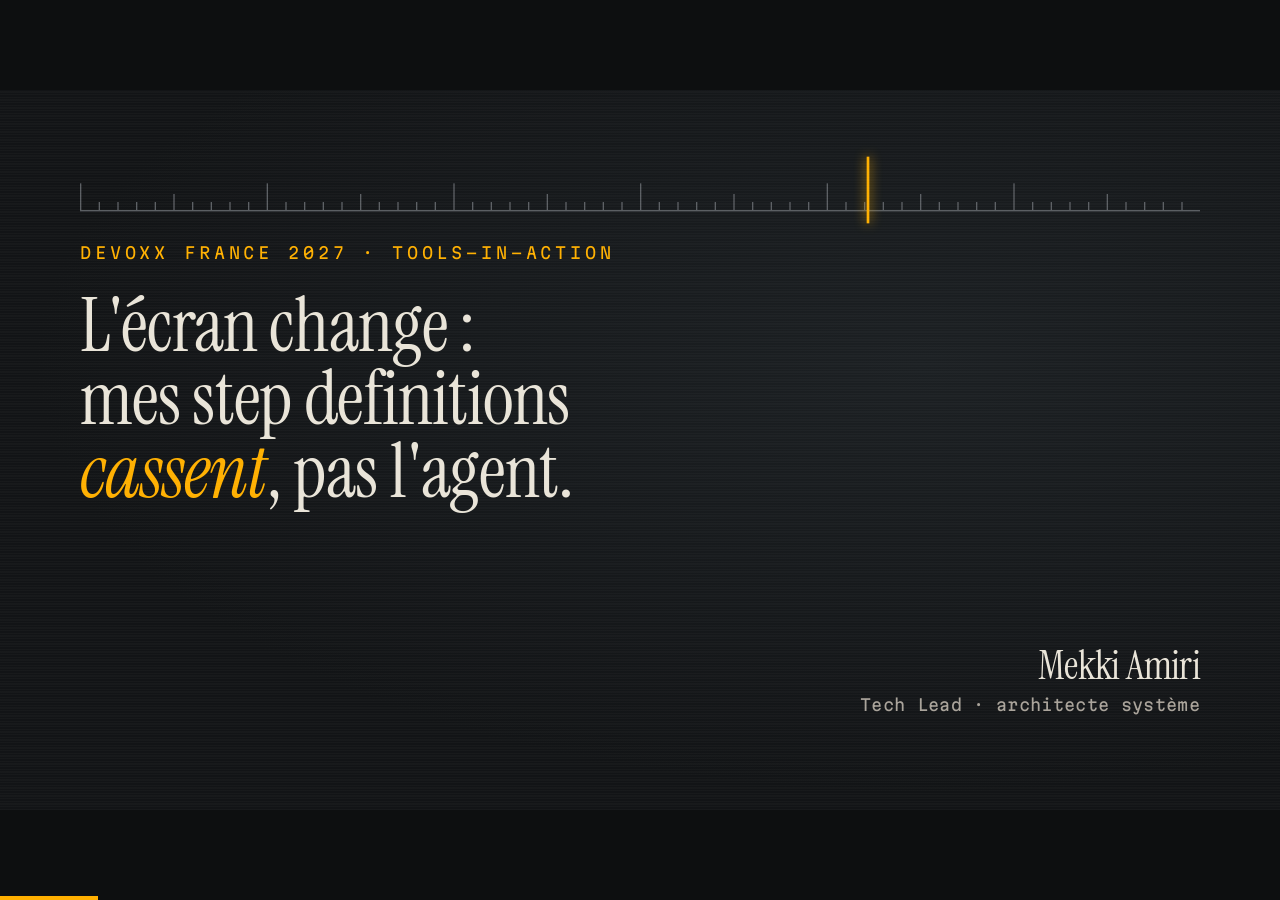
==== commit 5ba110b6: "Revue 1 (argument) : titre plus juste, slide 8 fondue dans la 7, appli de l'auteur dite dès les pièg" ====
--- a/docs/slides/index.html
+++ b/docs/slides/index.html
@@ -3,7 +3,7 @@
 <head>
 <meta charset="utf-8">
 <meta name="viewport" content="width=device-width, initial-scale=1">
-<title>Gherkin joué par un agent · Mekki Amiri</title>
+<title>Mes step definitions cassent, pas l'agent · Mekki Amiri</title>
 <link rel="preconnect" href="https://fonts.googleapis.com">
 <link href="https://fonts.googleapis.com/css2?family=Instrument+Serif:ital@0;1&family=Martian+Mono:wght@400;500&display=swap" rel="stylesheet">
 <!-- Généré par kit/build_deck.py : modifier les slides source, pas ce fichier. -->
@@ -214,24 +214,24 @@
 </head>
 <body>
 <div class="deck-viewport"><main class="deck-stage" id="deckStage">
-<!-- Slides du talk « Vos scénarios Gherkin joués par un agent qui voit l'appli » (Tools-in-Action 30 min, 14 slides)
-     Construire : python3 <kit>/build_deck.py slides/slides.html docs/slides/index.html "Gherkin joué par un agent"
+<!-- Slides du talk « L'écran change : mes step definitions cassent, pas l'agent » (Tools-in-Action 30 min, 13 slides)
+     Construire : python3 <kit>/build_deck.py slides/slides.html docs/slides/index.html "Mes step definitions cassent, pas l'agent"
      Message : vos step definitions sont le code le plus fragile de votre projet. Un agent qui regarde l'écran joue
      vos scénarios Gherkin sans elles : 204 verdicts justes sur 204, et il survit à une refonte d'interface qui casse
      7 scénarios Cucumber sur 17. Mais il est lent et payant : voici où le mettre.
      Plan détaillé et minutage : slides/PLAN.md. Chiffres : resultats/LISEZMOI.md, resultats/synthese-agent.json,
      resultats/agent-*/resultats.json, resultats/robustesse-v2/agent-les-deux/resultats.json.
-     Arc : situation 1 · complication 2 (la colle casse) · résolution 3-9 · revers et prix 10-11 · où le mettre 12-13 · fin 14 -->
-
-<!-- Ce que je veux dire : on peut jouer des scénarios Gherkin sans écrire de step definitions, et je vais montrer jusqu'où ça tient, chiffres à l'appui. -->
+     Arc : situation 1 · complication 2 (la colle casse) · résolution 3-8 · revers et prix 9-10 · où le mettre 11-12 · fin 13 -->
+
+<!-- Ce que je veux dire : quand l'interface change, ce sont mes step definitions qui cassent, pas un agent qui regarde l'écran ; je vais le montrer, chiffres à l'appui, et dire où il ne faut pas le mettre. -->
 <section class="slide">
   <div class="ruler"><i style="left:0px;height:40px"></i><i style="left:28px;height:12px"></i><i style="left:56px;height:12px"></i><i style="left:84px;height:12px"></i><i style="left:112px;height:12px"></i><i style="left:140px;height:24px"></i><i style="left:168px;height:12px"></i><i style="left:196px;height:12px"></i><i style="left:224px;height:12px"></i><i style="left:252px;height:12px"></i><i style="left:280px;height:40px"></i><i style="left:308px;height:12px"></i><i style="left:336px;height:12px"></i><i style="left:364px;height:12px"></i><i style="left:392px;height:12px"></i><i style="left:420px;height:24px"></i><i style="left:448px;height:12px"></i><i style="left:476px;height:12px"></i><i style="left:504px;height:12px"></i><i style="left:532px;height:12px"></i><i style="left:560px;height:40px"></i><i style="left:588px;height:12px"></i><i style="left:616px;height:12px"></i><i style="left:644px;height:12px"></i><i style="left:672px;height:12px"></i><i style="left:700px;height:24px"></i><i style="left:728px;height:12px"></i><i style="left:756px;height:12px"></i><i style="left:784px;height:12px"></i><i style="left:812px;height:12px"></i><i style="left:840px;height:40px"></i><i style="left:868px;height:12px"></i><i style="left:896px;height:12px"></i><i style="left:924px;height:12px"></i><i style="left:952px;height:12px"></i><i style="left:980px;height:24px"></i><i style="left:1008px;height:12px"></i><i style="left:1036px;height:12px"></i><i style="left:1064px;height:12px"></i><i style="left:1092px;height:12px"></i><i style="left:1120px;height:40px"></i><i style="left:1148px;height:12px"></i><i style="left:1176px;height:12px"></i><i style="left:1204px;height:12px"></i><i style="left:1232px;height:12px"></i><i style="left:1260px;height:24px"></i><i style="left:1288px;height:12px"></i><i style="left:1316px;height:12px"></i><i style="left:1344px;height:12px"></i><i style="left:1372px;height:12px"></i><i style="left:1400px;height:40px"></i><i style="left:1428px;height:12px"></i><i style="left:1456px;height:12px"></i><i style="left:1484px;height:12px"></i><i style="left:1512px;height:12px"></i><i style="left:1540px;height:24px"></i><i style="left:1568px;height:12px"></i><i style="left:1596px;height:12px"></i><i style="left:1624px;height:12px"></i><i style="left:1652px;height:12px"></i></div><div class="needle"></div>
   <div class="pad" style="top:230px">
     <div class="k reveal">Devoxx France 2027 · Tools-in-Action</div>
-    <h1 class="reveal" style="margin-top:40px;font-size:120px">Vos scénarios Gherkin<br>se jouent <em>sans<br>step definitions</em></h1>
+    <h1 class="reveal" style="margin-top:40px;font-size:112px">L'écran change :<br>mes step definitions<br><em>cassent</em>, pas l'agent.</h1>
   </div>
   <div style="position:absolute;right:120px;bottom:140px;text-align:right" class="reveal"><h3>Mekki Amiri</h3><p class="muted" style="font-size:24px;margin:8px 0 0">Tech Lead · architecte système</p></div>
-  <aside class="notes">Version Quickie 20 min, 9 slides : 1, 2, 3, 6, 7, 9, 11, 12, 14. On saute la démo 1 (slide 4) : la démo 2 porte le message, et la slide 6 montre déjà une vraie réponse de l'agent ; sur la 3, dire en une phrase qu'il joue « Commande valide » en 20 secondes. Ouverture : « Qui écrit du Gherkin ? Qui maintient le code derrière ? Gardez la main levée. » Transition : regardons ce code.</aside>
+  <aside class="notes">Version Quickie 20 min, 9 slides : 1, 2, 3, 6, 7, 8, 10, 11, 13. On saute la démo 1 (slide 4) et les pièges (slide 5) : la démo 2 porte le message, et la slide 6 montre déjà une vraie réponse de l'agent ; sur la 3, dire en une phrase qu'il joue « Commande valide » en une vingtaine de secondes, et sur la 7 que l'appli est la mienne. Ouverture : « Qui écrit du Gherkin ? Qui maintient le code derrière ? Gardez la main levée. » Transition : regardons ce code.</aside>
 </section>
 
 <!-- Ce que je veux dire : le scénario est lisible par tous, mais le code qui le relie à l'écran dépend d'un détail invisible, et c'est lui qui casse. -->
@@ -243,7 +243,7 @@
 page.getByRole(BUTTON, nom(<span class="h">"Ajouter " + produit + " au panier"</span>))
     .click();</pre>
   </div>
-  <div class="chrome"><span>Gherkin joué par un agent</span><span class="n"></span></div>
+  <div class="chrome"><span>Mes step definitions cassent, pas l'agent</span><span class="n"></span></div>
   <aside class="notes">En haut, ce que lit le métier. En bas, la « step definition » : le code Java qui transforme chaque phrase en clic (src/test/java/…/Etapes.java, simplifié). Il cherche le bouton par un nom que personne ne voit à l'écran, l'aria-label. Un développeur front le reformule pour l'accessibilité : rouge, alors que l'appli marche. Transition : et si on n'écrivait plus ce code du tout ?</aside>
 </section>
 
@@ -257,7 +257,7 @@
       <li data-n="03">Il répond <span class="muted">· passe, échec, ou <em>refus</em></span></li>
     </ul>
   </div>
-  <div class="chrome"><span>Gherkin joué par un agent</span><span class="n"></span></div>
+  <div class="chrome"><span>Mes step definitions cassent, pas l'agent</span><span class="n"></span></div>
   <aside class="notes">Un modèle de langage (Sonnet 5.5) pilote un vrai navigateur via Playwright MCP. « Ce que lit un lecteur d'écran », c'est l'arbre d'accessibilité : la liste des boutons, champs et textes avec leur nom. Sa consigne (agent/CONSIGNE.md) : pas de clic forcé, pas de script, et le droit de refuser. Transition : voyons-le jouer.</aside>
 </section>
 
@@ -271,23 +271,24 @@
  "preuve": "Après le clic sur « Valider la commande », la page
   Livraison affiche le titre « Commande confirmée »…"}</pre>
   </div>
-  <div class="chrome"><span>Gherkin joué par un agent</span><span class="n"></span></div>
+  <div class="chrome"><span>Mes step definitions cassent, pas l'agent</span><span class="n"></span></div>
   <aside class="notes">Lancer la commande en direct, appli à gauche, terminal à droite. Plan B : la vidéo d'un passage enregistrée la veille (fichier prêt sur le bureau), à lancer si le modèle ne répond pas en 40 s. La réponse affichée est réelle : resultats/agent-les-deux/resultats.json, passage 1, 21 s, 0,055 $ ; les trois passages durent 19 à 25 s. Transition : facile, l'appli est gentille. Sauf qu'elle ne l'est pas.</aside>
 </section>
 
-<!-- Ce que je veux dire : l'appli est piégée exprès, avec ce qui fait tomber les tests naïfs ; l'agent ne tombe dans aucun des trois. -->
-<section class="slide">
-  <div class="pad">
-    <h2 class="reveal" style="font-size:72px">Trois pièges : un bouton grisé,<br>trois « Ajouter », un texte <em>caché</em>.</h2>
+<!-- Ce que je veux dire : l'appli est la mienne et piégée exprès, avec ce qui fait tomber les tests naïfs ; l'agent ne tombe dans aucun des trois. Je le dis tout de suite : je connaissais les pièges. -->
+<section class="slide">
+  <div class="pad">
+    <h2 class="reveal" style="font-size:72px">J'ai piégé mon appli trois fois.<br>Il ne tombe dans <em>aucun</em> piège.</h2>
     <table class="m reveal" style="margin-top:40px">
       <tr><th>Piège</th><th>Ce que fait l'agent</th></tr>
       <tr><td>« Tournevis » épuisé, bouton grisé</td><td>« Je n'ai pas forcé le clic. » → <em>échec</em></td></tr>
       <tr><td>Trois boutons « Ajouter »</td><td>Il ne devine pas → <em>refus</em></td></tr>
       <tr><td>« Commande confirmée » caché dans la page</td><td>Il ne le voit pas → juste, 9 fois sur 9</td></tr>
     </table>
-  </div>
-  <div class="chrome"><span>Gherkin joué par un agent</span><span class="n"></span></div>
-  <aside class="notes">Citation réelle : « Ajouter un produit épuisé », resultats/agent-les-deux, passage 1. Le texte « Commande confirmée » est dans le HTML mais caché : un test qui lit le HTML brut passerait à tort ; l'agent juge « Conditions de vente non acceptées » juste dans les 9 passages (3 façons de voir × 3). Transition : le deuxième piège mérite qu'on s'y arrête.</aside>
+    <p class="muted reveal" style="margin-top:32px;font-size:26px">L'appli et ses pièges sont écrits par moi : je les connaissais d'avance.</p>
+  </div>
+  <div class="chrome"><span>Mes step definitions cassent, pas l'agent</span><span class="n"></span></div>
+  <aside class="notes">Le dire tout de suite : c'est ma petite appli de démo, j'ai posé les pièges, donc je savais où regarder ; l'agent, lui, ne voit que le scénario sans la réponse. Citation réelle : « Ajouter un produit épuisé », resultats/agent-les-deux, passage 1. Le texte « Commande confirmée » est dans le HTML mais caché : un test qui lit le HTML brut passerait à tort ; l'agent juge « Conditions de vente non acceptées » juste dans les 9 passages (3 façons de voir × 3). Transition : le deuxième piège mérite qu'on s'y arrête.</aside>
 </section>
 
 <!-- Ce que je veux dire : la vraie valeur, c'est qu'il refuse un scénario mal écrit et qu'il explique quoi corriger, là où Cucumber échoue sans rien dire. -->
@@ -301,34 +302,24 @@
   dit pas lequel choisir, et le total attendu en dépend.
   Il manque le nom de l'article."}</pre>
   </div>
-  <div class="chrome"><span>Gherkin joué par un agent</span><span class="n"></span></div>
+  <div class="chrome"><span>Mes step definitions cassent, pas l'agent</span><span class="n"></span></div>
   <aside class="notes">Réponse réelle, « Panier · Ajouter au panier », resultats/agent-les-deux, passage 1, prix retirés pour tenir. Cucumber, lui, échoue en délai dépassé : il ne trouve pas de bouton nommé « Ajouter », et il ne dit pas pourquoi. Les 3 scénarios ambigus sont refusés dans les 27 passages. Transition : une jolie réponse ne fait pas une mesure. Voici la mesure.</aside>
 </section>
 
-<!-- Ce que je veux dire : sur 153 passages mesurés, il ne s'est jamais trompé, et surtout il n'a jamais dit « passe » à tort. -->
-<section class="slide">
-  <div class="pad">
-    <h2 class="reveal" style="font-size:76px"><em>153 verdicts justes sur 153</em>,<br>et jamais un « passe » à tort.</h2>
-    <div class="readouts reveal" style="margin-top:50px"><div><b>17</b><span>scénarios</span></div><div><b>× 3</b><span>façons de voir</span></div><div><b>× 3</b><span>passages</span></div></div>
-    <p class="reveal" style="margin-top:44px">11 justes à faire passer · 3 faux à faire échouer · 3 ambigus à refuser</p>
-  </div>
-  <div class="chrome"><span>Gherkin joué par un agent</span><span class="n"></span></div>
-  <aside class="notes">Source : resultats/LISEZMOI.md et synthese-agent.json, mesure du 24/11/2026. 0 faux positif : jamais « passe » sur un scénario faux ou ambigu, l'erreur la plus grave, on croirait que c'est testé. 31 passages ont été écartés et relancés pour des pannes (accès au modèle, JSON mal échappé), aucun verdict corrigé à la main. Transition : trois façons de voir, ça change quoi ?</aside>
-</section>
-
-<!-- Ce que je veux dire : pas besoin de choisir finement ce que voit l'agent ; le résultat est le même, seuls la durée et le coût bougent un peu. -->
-<section class="slide">
-  <div class="pad">
-    <h2 class="reveal" style="font-size:72px">Capture, arbre ou les deux :<br>même résultat, <em>presque</em> même prix.</h2>
-    <table class="m reveal" style="margin-top:40px">
-      <tr><th>Ce que voit l'agent</th><th>Justes</th><th>Durée</th><th>Coût</th></tr>
-      <tr><td>Arbre d'accessibilité seul</td><td class="n">51 / 51</td><td class="n">13,9 s</td><td class="n">0,069 $</td></tr>
-      <tr><td>Capture d'écran seule</td><td class="n">51 / 51</td><td class="n">13,4 s</td><td class="n">0,062 $</td></tr>
-      <tr><td>Les deux</td><td class="n">51 / 51</td><td class="n">13,4 s</td><td class="n">0,059 $</td></tr>
+<!-- Ce que je veux dire : sur 153 passages mesurés, il ne s'est jamais trompé, jamais un « passe » à tort, et ce qu'il voit (image, arbre ou les deux) ne change pas le résultat. -->
+<section class="slide">
+  <div class="pad">
+    <h2 class="reveal" style="font-size:72px"><em>153 verdicts justes sur 153</em>, jamais<br>un « passe » à tort, quoi qu'il voie.</h2>
+    <p class="reveal" style="margin-top:36px">17 scénarios (11 justes, 3 faux, 3 ambigus) × 3 passages, pour chaque façon de voir</p>
+    <table class="m reveal" style="margin-top:32px">
+      <tr><th>Ce que voit l'agent</th><th>Justes</th><th>« Passe » à tort</th><th>Durée</th><th>Coût</th></tr>
+      <tr><td>Arbre d'accessibilité seul</td><td class="n">51 / 51</td><td class="n">0</td><td class="n">13,9 s</td><td class="n">0,069 $</td></tr>
+      <tr><td>Capture d'écran seule</td><td class="n">51 / 51</td><td class="n">0</td><td class="n">13,4 s</td><td class="n">0,062 $</td></tr>
+      <tr><td>Les deux</td><td class="n">51 / 51</td><td class="n">0</td><td class="n">13,4 s</td><td class="n">0,059 $</td></tr>
     </table>
   </div>
-  <div class="chrome"><span>Gherkin joué par un agent</span><span class="n"></span></div>
-  <aside class="notes">Moyennes par scénario, resultats/synthese-agent.json. Sur cette appli, voir l'image seule suffit autant que lire l'arbre. Je garde « les deux » pour la suite : c'est le moins cher ici, de peu. Transition : maintenant, la question du début. Que se passe-t-il quand l'écran change ?</aside>
+  <div class="chrome"><span>Mes step definitions cassent, pas l'agent</span><span class="n"></span></div>
+  <aside class="notes">Source : resultats/LISEZMOI.md et synthese-agent.json, mesure du 24/11/2026. Un « passe » à tort, c'est dire « ça marche » sur un scénario faux ou ambigu : l'erreur la plus grave, on croirait que c'est testé. Il n'y en a aucune. Ce qu'il voit ne change pas le résultat, à peine la durée et le coût (moyennes par scénario) : je garde « les deux » pour la suite. 31 passages ont été écartés et relancés pour des pannes (accès au modèle, JSON mal échappé), aucun verdict corrigé à la main. Transition : maintenant, la question du titre. Que se passe-t-il quand l'écran change ?</aside>
 </section>
 
 <!-- Ce que je veux dire : c'est le cœur du talk ; une refonte d'interface sans changement de comportement casse Cucumber et pas l'agent. -->
@@ -342,8 +333,8 @@
       <tr><td>Ce qu'il a fallu toucher</td><td>2 step definitions</td><td><em>rien</em></td></tr>
     </table>
   </div>
-  <div class="chrome"><span>Gherkin joué par un agent</span><span class="n"></span></div>
-  <aside class="notes">Montrer les deux applis côte à côte : mêmes textes, mêmes règles, mise en page refaite (10 changements, docs/app-v2/CHANGEMENTS.md). Les 7 cassés passent par deux étapes : le nom caché des boutons « Ajouter » reformulé, et un data-testid renommé (CI, job reference-cucumber-v2, run 45566605569). L'agent, 51 passages (les deux), même consigne : sur le produit épuisé, il cite le nouveau nom du bouton, il a bien lu la nouvelle interface. Plan B : capture du résumé du run CI et vidéo. Transition : et les 10 qui restent conformes ? Pas tous pour de bonnes raisons.</aside>
+  <div class="chrome"><span>Mes step definitions cassent, pas l'agent</span><span class="n"></span></div>
+  <aside class="notes">5 min 30 (la minute et demie gagnée sur l'ancienne slide « capture, arbre ou les deux » va ici). Montrer les deux applis côte à côte : mêmes textes, mêmes règles, mise en page refaite (10 changements, docs/app-v2/CHANGEMENTS.md). Puis lancer l'agent en direct sur la v2, scénario « Ajouter un produit épuisé » : python3 agent/lancer.py --config les-deux --passages 1 --scenario "panier.feature:Ajouter un produit épuisé" --url &lt;file:// de docs/app-v2/index.html&gt; --sortie /tmp/demo (une dizaine de secondes ; --sortie pour ne pas toucher aux résultats mesurés). Les 7 cassés passent par deux étapes : le nom caché des boutons « Ajouter » reformulé, et un data-testid renommé (CI, job reference-cucumber-v2, run 45566605569). L'agent, 51 passages (les deux), même consigne : sur le produit épuisé, il cite le nouveau nom du bouton, il a bien lu la nouvelle interface. Plan B : capture du résumé du run CI et vidéo. Transition : et les 10 qui restent conformes ? Pas tous pour de bonnes raisons.</aside>
 </section>
 
 <!-- Ce que je veux dire : le rouge se voit, le faux vert non ; trois pièges échouent toujours, mais plus là où il faut, donc ils ne testent plus rien. -->
@@ -355,7 +346,7 @@
 après la refonte : <span class="h">✘ j'ajoute "Marteau" au panier</span>      <span class="c">← le Contexte</span></pre>
     <p class="reveal" style="margin-top:40px">Le rapport dit « conforme ». <em>Le piège n'est plus testé.</em></p>
   </div>
-  <div class="chrome"><span>Gherkin joué par un agent</span><span class="n"></span></div>
+  <div class="chrome"><span>Mes step definitions cassent, pas l'agent</span><span class="n"></span></div>
   <aside class="notes">Ces scénarios doivent échouer, et ils échouent : la suite les compte « conformes ». Mais ils tombent dans le Contexte, avant d'atteindre le piège. Trois cas : celui-ci, « La commande est enregistrée », et « Ajouter un produit épuisé », où l'étape est la même mais la cause a changé ; ce dernier, mon script ne le détecte pas, je l'ai vu dans le journal Playwright (resultats/LISEZMOI.md). Transition : alors on jette Cucumber ? Non : regardons la facture.</aside>
 </section>
 
@@ -370,7 +361,7 @@
     </table>
     <p class="muted reveal" style="margin-top:36px;font-size:26px">Limites : appli et refonte écrites par moi · un seul modèle · WebKit d'un côté, Chromium de l'autre.</p>
   </div>
-  <div class="chrome"><span>Gherkin joué par un agent</span><span class="n"></span></div>
+  <div class="chrome"><span>Mes step definitions cassent, pas l'agent</span><span class="n"></span></div>
   <aside class="notes">Cucumber : 23,9 s pour les 17 scénarios en CI, soit 1,4 s chacun. Agent : 13,4 s et 0,059 $ avant la refonte, 14,3 s et 0,087 $ après (+47 %, cause non établie) ; la série de 51 passages coûte 4,44 $ et dure 12 min 8 s (resultats/LISEZMOI.md). Limites : j'ai écrit l'appli et la refonte en sachant quelles étapes Cucumber utilise ; mes step definitions visent déjà des rôles et des libellés, des sélecteurs CSS auraient cassé plus, mais je ne l'ai pas mesuré. Transition : lent et payant, donc pas partout. Où, alors ?</aside>
 </section>
 
@@ -384,8 +375,8 @@
       <div class="panel"><h3>Après une refonte</h3><p class="muted" style="font-size:26px">Il dit si l'appli marche pendant qu'on répare la colle.</p></div>
     </div>
   </div>
-  <div class="chrome"><span>Gherkin joué par un agent</span><span class="n"></span></div>
-  <aside class="notes">Cucumber en CI : rapide, déterministe, sans facture au scénario. L'agent, à la demande : les 17 scénarios coûtent 1 à 1,5 $ par passage, pas à chaque push. Chaque usage vient d'un résultat : les refus (slide 6), la démo 1, la refonte (slide 9). Transition : et pour que l'agent puisse jouer vos scénarios, il y a une façon de les écrire.</aside>
+  <div class="chrome"><span>Mes step definitions cassent, pas l'agent</span><span class="n"></span></div>
+  <aside class="notes">Cucumber en CI : rapide, déterministe, sans facture au scénario. L'agent, à la demande : les 17 scénarios coûtent 1 à 1,5 $ par passage, pas à chaque push. Chaque usage vient d'un résultat : les refus (slide 6), la démo 1, la refonte (slide 8). Transition : et pour que l'agent puisse jouer vos scénarios, il y a une façon de les écrire.</aside>
 </section>
 
 <!-- Ce que je veux dire : ses refus donnent trois règles d'écriture simples, utiles aussi aux humains. -->
@@ -398,7 +389,7 @@
       <li data-n="03">« je vois "Commande confirmée" » <span class="muted">· pas « elle est enregistrée »</span></li>
     </ul>
   </div>
-  <div class="chrome"><span>Gherkin joué par un agent</span><span class="n"></span></div>
+  <div class="chrome"><span>Mes step definitions cassent, pas l'agent</span><span class="n"></span></div>
   <aside class="notes">Règle 1 : refus sur « Ajouter au panier », trois boutons. Règle 2 : refus sur « La commande est enregistrée », « je valide » vise deux boutons ; et sur « Connexion rapide », le bouton s'appelle « Se connecter ». Règle 3 : même refus, « la commande est enregistrée » n'a aucun signe visible (explications dans resultats/agent-les-deux/resultats.json). Transition : je termine par une phrase.</aside>
 </section>
 
@@ -410,7 +401,7 @@
     <p class="reveal" style="margin-top:50px">github.com/mekkiamiri/bdd-agent-eyes</p>
     <p class="muted reveal">Questions ?</p>
   </div>
-  <div class="chrome"><span>Gherkin joué par un agent</span><span class="n"></span></div>
+  <div class="chrome"><span>Mes step definitions cassent, pas l'agent</span><span class="n"></span></div>
   <aside class="notes">204 verdicts justes sur 204 : les 153 sur l'appli d'origine et les 51 sur la refonte. Tout est dans le dépôt : appli, scénarios, step definitions, lanceur de l'agent, résultats bruts et PROTOCOLE.md. Prenez vos propres scénarios et refaites la mesure.</aside>
 </section>
 
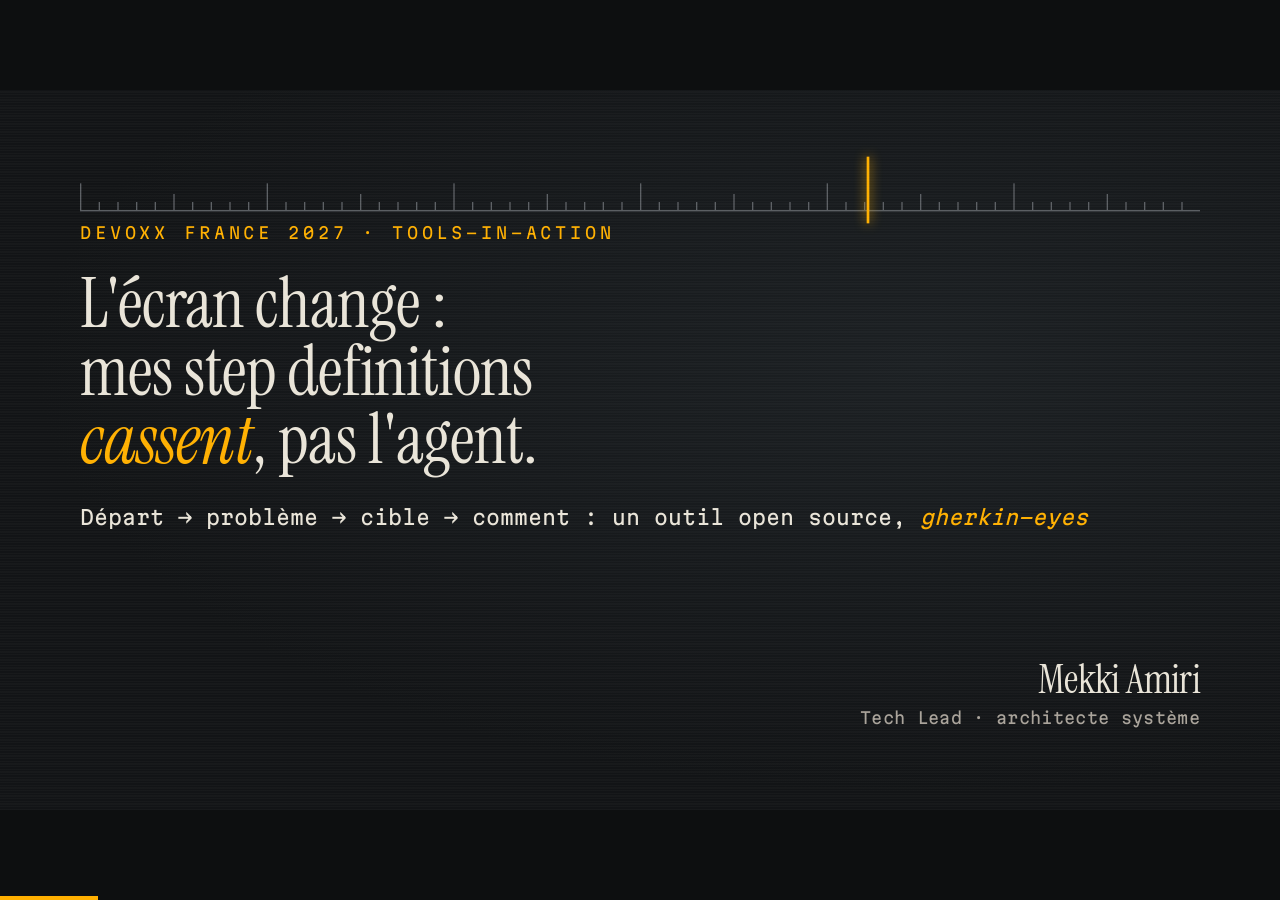
==== commit bb55decf: "Deck v3 : départ, problème, cible, comment, et l'outil gherkin-eyes 13 slides avec l'étape en surtit" ====
--- a/docs/slides/index.html
+++ b/docs/slides/index.html
@@ -216,193 +216,216 @@
 <div class="deck-viewport"><main class="deck-stage" id="deckStage">
 <!-- Slides du talk « L'écran change : mes step definitions cassent, pas l'agent » (Tools-in-Action 30 min, 13 slides)
      Construire : python3 <kit>/build_deck.py slides/slides.html docs/slides/index.html "Mes step definitions cassent, pas l'agent"
-     Message : vos step definitions sont le code le plus fragile de votre projet. Un agent qui regarde l'écran joue
-     vos scénarios Gherkin sans elles : 204 verdicts justes sur 204, et il survit à une refonte d'interface qui casse
-     7 scénarios Cucumber sur 17. Mais il est lent et payant : voici où le mettre.
-     Plan détaillé et minutage : slides/PLAN.md. Chiffres : resultats/LISEZMOI.md, resultats/synthese-agent.json,
-     resultats/agent-*/resultats.json, resultats/robustesse-v2/agent-les-deux/resultats.json.
-     Arc : situation 1 · complication 2 (la colle casse) · résolution 3-8 · revers et prix 9-10 · où le mettre 11-12 · fin 13 -->
-
-<!-- Ce que je veux dire : quand l'interface change, ce sont mes step definitions qui cassent, pas un agent qui regarde l'écran ; je vais le montrer, chiffres à l'appui, et dire où il ne faut pas le mettre. -->
+     Fil : DÉPART (1-2) → PROBLÈME (3-4) → CIBLE (5-7) → COMMENT (8-13). Le surtitre de chaque slide dit l'étape.
+     Départ : on écrit du Gherkin, Cucumber le joue grâce à des step definitions (la colle).
+     Problème : une refonte d'écran sans changement de comportement casse 7 scénarios sur 17, et 3 tests restent « conformes » sans plus rien tester.
+     Cible : des scénarios qui survivent aux refontes, avec un verdict expliqué (passe, échec, refus), sans réécrire la colle.
+     Comment : l'outil gherkin-eyes (dossier outil/) + 3 gestes : Cucumber en CI ; gherkin-eyes après une refonte ou pour relire ; 3 règles d'écriture.
+     Plan et minutage : slides/PLAN.md. Chiffres : resultats/LISEZMOI.md, outil/exemple/, revue/juge-aveugle.json, slides/REVUE.md. -->
+
+<!-- Ce que je veux dire : je vais partir de ce que vous faites déjà (Gherkin + Cucumber), montrer ce qui casse, où on veut aller, et vous donner l'outil pour y aller. -->
 <section class="slide">
   <div class="ruler"><i style="left:0px;height:40px"></i><i style="left:28px;height:12px"></i><i style="left:56px;height:12px"></i><i style="left:84px;height:12px"></i><i style="left:112px;height:12px"></i><i style="left:140px;height:24px"></i><i style="left:168px;height:12px"></i><i style="left:196px;height:12px"></i><i style="left:224px;height:12px"></i><i style="left:252px;height:12px"></i><i style="left:280px;height:40px"></i><i style="left:308px;height:12px"></i><i style="left:336px;height:12px"></i><i style="left:364px;height:12px"></i><i style="left:392px;height:12px"></i><i style="left:420px;height:24px"></i><i style="left:448px;height:12px"></i><i style="left:476px;height:12px"></i><i style="left:504px;height:12px"></i><i style="left:532px;height:12px"></i><i style="left:560px;height:40px"></i><i style="left:588px;height:12px"></i><i style="left:616px;height:12px"></i><i style="left:644px;height:12px"></i><i style="left:672px;height:12px"></i><i style="left:700px;height:24px"></i><i style="left:728px;height:12px"></i><i style="left:756px;height:12px"></i><i style="left:784px;height:12px"></i><i style="left:812px;height:12px"></i><i style="left:840px;height:40px"></i><i style="left:868px;height:12px"></i><i style="left:896px;height:12px"></i><i style="left:924px;height:12px"></i><i style="left:952px;height:12px"></i><i style="left:980px;height:24px"></i><i style="left:1008px;height:12px"></i><i style="left:1036px;height:12px"></i><i style="left:1064px;height:12px"></i><i style="left:1092px;height:12px"></i><i style="left:1120px;height:40px"></i><i style="left:1148px;height:12px"></i><i style="left:1176px;height:12px"></i><i style="left:1204px;height:12px"></i><i style="left:1232px;height:12px"></i><i style="left:1260px;height:24px"></i><i style="left:1288px;height:12px"></i><i style="left:1316px;height:12px"></i><i style="left:1344px;height:12px"></i><i style="left:1372px;height:12px"></i><i style="left:1400px;height:40px"></i><i style="left:1428px;height:12px"></i><i style="left:1456px;height:12px"></i><i style="left:1484px;height:12px"></i><i style="left:1512px;height:12px"></i><i style="left:1540px;height:24px"></i><i style="left:1568px;height:12px"></i><i style="left:1596px;height:12px"></i><i style="left:1624px;height:12px"></i><i style="left:1652px;height:12px"></i></div><div class="needle"></div>
-  <div class="pad" style="top:230px">
+  <div class="pad" style="top:200px">
     <div class="k reveal">Devoxx France 2027 · Tools-in-Action</div>
-    <h1 class="reveal" style="margin-top:40px;font-size:112px">L'écran change :<br>mes step definitions<br><em>cassent</em>, pas l'agent.</h1>
-  </div>
-  <div style="position:absolute;right:120px;bottom:140px;text-align:right" class="reveal"><h3>Mekki Amiri</h3><p class="muted" style="font-size:24px;margin:8px 0 0">Tech Lead · architecte système</p></div>
-  <aside class="notes">Version Quickie 20 min, 9 slides : 1, 2, 3, 6, 7, 8, 10, 11, 13. On saute la démo 1 (slide 4) et les pièges (slide 5) : la démo 2 porte le message, et la slide 6 montre déjà une vraie réponse de l'agent ; sur la 3, dire en une phrase qu'il joue « Commande valide » en une vingtaine de secondes, et sur la 7 que l'appli est la mienne. Ouverture : « Qui écrit du Gherkin ? Qui maintient le code derrière ? Gardez la main levée. » Transition : regardons ce code.</aside>
-</section>
-
-<!-- Ce que je veux dire : le scénario est lisible par tous, mais le code qui le relie à l'écran dépend d'un détail invisible, et c'est lui qui casse. -->
-<section class="slide">
-  <div class="pad">
-    <h2 class="reveal" style="font-size:76px">Deux lignes de Gherkin.<br>Derrière, du code qui <em>casse</em><br>au premier changement d'écran.</h2>
-    <pre class="code reveal" style="margin-top:40px">Quand j'ajoute "Marteau" au panier</pre>
-    <pre class="code reveal" style="margin-top:24px"><span class="c">// step definition : traduit la phrase en clic</span>
+    <h1 class="reveal" style="margin-top:40px;font-size:104px">L'écran change :<br>mes step definitions<br><em>cassent</em>, pas l'agent.</h1>
+    <p class="reveal" style="margin-top:44px;font-size:30px">Départ → problème → cible → comment : un outil open source, <em>gherkin-eyes</em></p>
+  </div>
+  <div style="position:absolute;right:120px;bottom:120px;text-align:right" class="reveal"><h3>Mekki Amiri</h3><p class="muted" style="font-size:24px;margin:8px 0 0">Tech Lead · architecte système</p></div>
+  <aside class="notes">Ouverture : « Qui écrit du Gherkin ? Qui maintient le code derrière ? Gardez la main levée. » Annoncer le chemin en une phrase : d'où vous partez, ce qui fait mal, où on veut aller, et l'outil pour y aller, que vous pourrez installer en sortant. Version Quickie : voir PLAN.md. Transition : partons de votre quotidien.</aside>
+</section>
+
+<!-- Ce que je veux dire : le point de départ, c'est vous : du Gherkin lisible par tous, et derrière chaque phrase, du code Java qui cherche un élément de l'écran. -->
+<section class="slide">
+  <div class="pad">
+    <div class="k reveal" style="font-size:20px;opacity:.75">1 · Départ</div>
+    <h2 class="reveal" style="font-size:70px;margin-top:20px">Vous écrivez du Gherkin. Cucumber le joue<br>grâce à du code de <em>colle</em> : les step definitions.</h2>
+    <pre class="code reveal" style="margin-top:36px">Quand j'ajoute "Marteau" au panier</pre>
+    <pre class="code reveal" style="margin-top:24px"><span class="c">// step definition (la « colle ») : traduit la phrase en clic</span>
 page.getByRole(BUTTON, nom(<span class="h">"Ajouter " + produit + " au panier"</span>))
     .click();</pre>
-  </div>
-  <div class="chrome"><span>Mes step definitions cassent, pas l'agent</span><span class="n"></span></div>
-  <aside class="notes">En haut, ce que lit le métier. En bas, la « step definition » : le code Java qui transforme chaque phrase en clic (src/test/java/…/Etapes.java, simplifié). Il cherche le bouton par un nom que personne ne voit à l'écran, l'aria-label. Un développeur front le reformule pour l'accessibilité : rouge, alors que l'appli marche. Transition : et si on n'écrivait plus ce code du tout ?</aside>
-</section>
-
-<!-- Ce que je veux dire : l'idée tient en trois verbes ; l'agent fait ce que ferait un testeur humain avec le scénario imprimé à côté de l'écran. -->
-<section class="slide">
-  <div class="pad">
-    <h2 class="reveal" style="font-size:76px">Un agent lit le scénario,<br>regarde l'écran, clique,<br>et rend un <em>verdict</em>.</h2>
+    <p class="muted reveal" style="margin-top:28px;font-size:26px">Mon banc : une appli de démo, 17 scénarios (11 justes, 6 faux ou ambigus exprès), chacun avec son verdict attendu.</p>
+  </div>
+  <div class="chrome"><span>Mes step definitions cassent, pas l'agent</span><span class="n"></span></div>
+  <aside class="notes">En haut, ce que lit le métier. En bas, la step definition, que j'appellerai la colle : le code Java qui transforme la phrase en clic (src/test/java/…/Etapes.java, ligne 96, simplifiée). Elle cherche le bouton par un nom que personne ne voit à l'écran (l'aria-label, le nom donné aux lecteurs d'écran). Mon banc : « La Quincaillerie », une petite appli écrite par moi, 17 scénarios dont 6 faux ou ambigus exprès, chacun étiqueté avec le verdict attendu. Transition : tout va bien, jusqu'au jour où le front refait l'écran.</aside>
+</section>
+
+<!-- Ce que je veux dire : le problème, chiffré : une refonte qui ne change aucun comportement casse 7 scénarios sur 17 ; l'appli marche, ce sont les tests qui sont rouges. -->
+<section class="slide">
+  <div class="pad">
+    <div class="k reveal" style="font-size:20px;opacity:.75">2 · Problème</div>
+    <h2 class="reveal" style="font-size:68px;margin-top:20px">Une refonte d'écran, aucun comportement changé :<br>Cucumber casse <em>7 scénarios sur 17</em>.</h2>
+    <table class="m reveal" style="margin-top:40px">
+      <tr><th>Cucumber + Playwright</th><th>Avant la refonte</th><th>Après la refonte</th></tr>
+      <tr><td>Scénarios justes qui passent</td><td class="n">11 / 11</td><td class="n">4 / 11</td></tr>
+      <tr><td>Verdicts conformes (= le verdict attendu)</td><td class="n">17 / 17</td><td class="n">10 / 17</td></tr>
+      <tr><td>Colle à réécrire</td><td class="n">—</td><td class="n">2 step definitions</td></tr>
+    </table>
+    <p class="muted reveal" style="margin-top:30px;font-size:26px">Mêmes textes visibles, mêmes règles. Un nom de bouton caché reformulé, un attribut de test renommé.</p>
+  </div>
+  <div class="chrome"><span>Mes step definitions cassent, pas l'agent</span><span class="n"></span></div>
+  <aside class="notes">Refonte réaliste en 10 changements (docs/app-v2/CHANGEMENTS.md) : id et classes renommés, boutons regroupés, ordre changé, aria-label des boutons « Ajouter » reformulé pour l'accessibilité, data-testid renommé (un attribut posé exprès pour les tests). Les textes à l'écran et le comportement ne bougent pas. CI, job reference-cucumber-v2, run 45566605569 du 25/11/2026 : 17/17 avant, 10/17 après ; les 7 cassés passent tous par deux étapes, et seulement elles (resultats/LISEZMOI.md). Je ne chiffre pas le temps de réparation : je ne l'ai pas mesuré. Transition : le rouge, au moins, se voit.</aside>
+</section>
+
+<!-- Ce que je veux dire : plus grave que le rouge, le faux vert ; 3 tests sont comptés conformes alors qu'ils ne testent plus leur piège. -->
+<section class="slide">
+  <div class="pad">
+    <div class="k reveal" style="font-size:20px;opacity:.75">2 · Problème</div>
+    <h2 class="reveal" style="font-size:70px;margin-top:20px">Pire que le rouge : 3 tests restent « conformes »<br>mais <em>ne testent plus rien</em>.</h2>
+    <p class="reveal" style="margin-top:36px">Un scénario faux doit échouer sur son piège (ici, un bouton grisé).</p>
+    <pre class="code reveal" style="margin-top:28px;font-size:24px">avant la refonte : ✘ échoue sur le piège       <span class="c">← il teste le bouton grisé</span>
+après la refonte : <span class="h">✘ échoue plus tôt</span>          <span class="c">← sur une étape commune, avant le piège</span></pre>
+    <p class="reveal" style="margin-top:36px">Toujours rouge comme prévu, donc « conforme ». Mais le piège n'est plus testé.</p>
+  </div>
+  <div class="chrome"><span>Mes step definitions cassent, pas l'agent</span><span class="n"></span></div>
+  <aside class="notes">Exemple : « Message quand les conditions ne sont pas cochées » échouait sur « je clique sur "Valider la commande" » (bouton grisé, le piège) ; après la refonte, il échoue sur « j'ajoute "Marteau" au panier ». Ces scénarios faux doivent échouer, et ils échouent : la suite les compte conformes. Mais ils tombent dans le Contexte (en Gherkin, les étapes communes jouées avant chaque scénario du fichier), avant d'atteindre leur piège. Trois cas sur six : celui-ci, « La commande est enregistrée », et « Ajouter un produit épuisé » (même étape, autre cause ; mon script ne le détecte pas, je l'ai lu dans le journal Playwright). Source : resultats/LISEZMOI.md. Transition : alors, où veut-on arriver ?</aside>
+</section>
+
+<!-- Ce que je veux dire : la cible en une phrase, et la preuve qu'elle est atteignable : sur la même refonte, l'agent garde tous ses verdicts justes. -->
+<section class="slide">
+  <div class="pad">
+    <div class="k reveal" style="font-size:20px;opacity:.75">3 · Cible</div>
+    <h2 class="reveal" style="font-size:70px;margin-top:20px">La cible : des scénarios qui <em>survivent</em> aux refontes,<br>avec un verdict expliqué, sans réécrire la colle.</h2>
+    <div class="readouts reveal" style="margin-top:50px">
+      <div><b>51 / 51</b><span>verdicts justes après la refonte (17 scénarios × 3)</span></div>
+      <div><b>0</b><span>ligne de colle touchée</span></div>
+      <div><b>3</b><span>verdicts : passe · échec · refus (scénario ambigu)</span></div>
+    </div>
+  </div>
+  <div class="chrome"><span>Mes step definitions cassent, pas l'agent</span><span class="n"></span></div>
+  <aside class="notes">Ce qu'on veut : quand l'écran change sans que le comportement change, les scénarios gardent le même verdict ; quand un scénario est faux, on sait pourquoi ; quand il est ambigu, on nous le dit au lieu de deviner. C'est atteignable : un agent qui regarde l'écran, sur l'interface refondue, 17 scénarios × 3 passages, 51 verdicts justes sur 51, rien à toucher (25/11/2026, Sonnet 5.5, resultats/robustesse-v2/). « Refus » : le scénario est ambigu, l'agent refuse de deviner. Transition : comment ça marche ?</aside>
+</section>
+
+<!-- Ce que je veux dire : le mécanisme en trois verbes, et la mesure qui dit que ce n'est pas un coup de chance. -->
+<section class="slide">
+  <div class="pad">
+    <div class="k reveal" style="font-size:20px;opacity:.75">3 · Cible</div>
+    <h2 class="reveal" style="font-size:70px;margin-top:20px">Un agent lit le scénario, regarde l'écran, clique :<br><em>204 verdicts justes sur 204</em> passages.</h2>
     <ul class="steps reveal">
-      <li data-n="01">Il lit <span class="muted">· le scénario seul, sans la réponse</span></li>
+      <li data-n="01">Il lit <span class="muted">· le scénario seul, sans la réponse attendue</span></li>
       <li data-n="02">Il regarde <span class="muted">· une capture, et ce que lit un lecteur d'écran</span></li>
-      <li data-n="03">Il répond <span class="muted">· passe, échec, ou <em>refus</em></span></li>
+      <li data-n="03">Il répond <span class="muted">· passe, échec, ou refus, avec ce qu'il a vu</span></li>
     </ul>
-  </div>
-  <div class="chrome"><span>Mes step definitions cassent, pas l'agent</span><span class="n"></span></div>
-  <aside class="notes">Un modèle de langage (Sonnet 5.5) pilote un vrai navigateur via Playwright MCP. « Ce que lit un lecteur d'écran », c'est l'arbre d'accessibilité : la liste des boutons, champs et textes avec leur nom. Sa consigne (agent/CONSIGNE.md) : pas de clic forcé, pas de script, et le droit de refuser. Transition : voyons-le jouer.</aside>
-</section>
-
-<!-- Ce que je veux dire : ça marche pour de vrai, sur un scénario complet, sans une ligne de colle. -->
-<section class="slide">
-  <div class="pad">
-    <h2 class="reveal" style="font-size:72px">Démo : l'agent joue « Commande valide »<br>en <em>20 secondes</em>, sans une ligne de colle.</h2>
-    <pre class="code reveal" style="margin-top:40px;font-size:26px">python3 agent/lancer.py --config les-deux --passages 1 \
-  --scenario "livraison.feature:Commande valide"</pre>
-    <pre class="code reveal" style="margin-top:24px;font-size:24px">{"verdict": "<span class="h">passe</span>",
- "preuve": "Après le clic sur « Valider la commande », la page
-  Livraison affiche le titre « Commande confirmée »…"}</pre>
-  </div>
-  <div class="chrome"><span>Mes step definitions cassent, pas l'agent</span><span class="n"></span></div>
-  <aside class="notes">Lancer la commande en direct, appli à gauche, terminal à droite. Plan B : la vidéo d'un passage enregistrée la veille (fichier prêt sur le bureau), à lancer si le modèle ne répond pas en 40 s. La réponse affichée est réelle : resultats/agent-les-deux/resultats.json, passage 1, 21 s, 0,055 $ ; les trois passages durent 19 à 25 s. Transition : facile, l'appli est gentille. Sauf qu'elle ne l'est pas.</aside>
-</section>
-
-<!-- Ce que je veux dire : l'appli est la mienne et piégée exprès, avec ce qui fait tomber les tests naïfs ; l'agent ne tombe dans aucun des trois. Je le dis tout de suite : je connaissais les pièges. -->
-<section class="slide">
-  <div class="pad">
-    <h2 class="reveal" style="font-size:72px">J'ai piégé mon appli trois fois.<br>Il ne tombe dans <em>aucun</em> piège.</h2>
-    <table class="m reveal" style="margin-top:40px">
-      <tr><th>Piège</th><th>Ce que fait l'agent</th></tr>
-      <tr><td>« Tournevis » épuisé, bouton grisé</td><td>« Je n'ai pas forcé le clic. » → <em>échec</em></td></tr>
-      <tr><td>Trois boutons « Ajouter »</td><td>Il ne devine pas → <em>refus</em></td></tr>
-      <tr><td>« Commande confirmée » caché dans la page</td><td>Il ne le voit pas → juste, 9 fois sur 9</td></tr>
-    </table>
-    <p class="muted reveal" style="margin-top:32px;font-size:26px">L'appli et ses pièges sont écrits par moi : je les connaissais d'avance.</p>
-  </div>
-  <div class="chrome"><span>Mes step definitions cassent, pas l'agent</span><span class="n"></span></div>
-  <aside class="notes">Le dire tout de suite : c'est ma petite appli de démo, j'ai posé les pièges, donc je savais où regarder ; l'agent, lui, ne voit que le scénario sans la réponse. Citation réelle : « Ajouter un produit épuisé », resultats/agent-les-deux, passage 1. Le texte « Commande confirmée » est dans le HTML mais caché : un test qui lit le HTML brut passerait à tort ; l'agent juge « Conditions de vente non acceptées » juste dans les 9 passages (3 façons de voir × 3). Transition : le deuxième piège mérite qu'on s'y arrête.</aside>
-</section>
-
-<!-- Ce que je veux dire : la vraie valeur, c'est qu'il refuse un scénario mal écrit et qu'il explique quoi corriger, là où Cucumber échoue sans rien dire. -->
-<section class="slide">
-  <div class="pad">
-    <h2 class="reveal" style="font-size:76px">Devant un scénario ambigu,<br>il <em>refuse</em>, et il dit pourquoi.</h2>
-    <pre class="code reveal" style="margin-top:36px;font-size:26px">Quand je clique sur "Ajouter"</pre>
-    <pre class="code reveal" style="margin-top:24px;font-size:24px">{"verdict": "<span class="h">refus</span>",
- "explication": "L'étape peut désigner trois boutons : Marteau,
-  Mètre ruban et Tournevis (désactivé, épuisé). Le scénario ne
-  dit pas lequel choisir, et le total attendu en dépend.
-  Il manque le nom de l'article."}</pre>
-  </div>
-  <div class="chrome"><span>Mes step definitions cassent, pas l'agent</span><span class="n"></span></div>
-  <aside class="notes">Réponse réelle, « Panier · Ajouter au panier », resultats/agent-les-deux, passage 1, prix retirés pour tenir. Cucumber, lui, échoue en délai dépassé : il ne trouve pas de bouton nommé « Ajouter », et il ne dit pas pourquoi. Les 3 scénarios ambigus sont refusés dans les 27 passages. Transition : une jolie réponse ne fait pas une mesure. Voici la mesure.</aside>
-</section>
-
-<!-- Ce que je veux dire : sur 153 passages mesurés, il ne s'est jamais trompé, jamais un « passe » à tort, et ce qu'il voit (image, arbre ou les deux) ne change pas le résultat. -->
-<section class="slide">
-  <div class="pad">
-    <h2 class="reveal" style="font-size:72px"><em>153 verdicts justes sur 153</em>, jamais<br>un « passe » à tort, quoi qu'il voie.</h2>
-    <p class="reveal" style="margin-top:36px">17 scénarios (11 justes, 3 faux, 3 ambigus) × 3 passages, pour chaque façon de voir</p>
+    <p class="muted reveal" style="margin-top:30px;font-size:26px">204 = les 17 scénarios joués 12 fois : 9 avant la refonte, 3 après. Juste = le verdict attendu.</p>
+  </div>
+  <div class="chrome"><span>Mes step definitions cassent, pas l'agent</span><span class="n"></span></div>
+  <aside class="notes">Un modèle de langage (Sonnet 5.5) pilote un vrai navigateur via Playwright MCP (Microsoft, open source). « Ce que lit un lecteur d'écran » : l'arbre d'accessibilité, la liste des boutons, champs et textes avec leur nom. Consigne (agent/CONSIGNE.md) : pas de clic forcé, pas de script, le droit de refuser. 204 = 153 passages sur l'appli d'origine (17 scénarios × 3 façons de voir × 3 passages) + 51 sur la refonte ; 0 « passe » à tort (resultats/LISEZMOI.md, 24-25/11/2026). Transition : « juste », même quand l'appli est piégée ?</aside>
+</section>
+
+<!-- Ce que je veux dire : il ne tombe pas dans les pièges et refuse l'ambigu ; je dis tout de suite que l'appli et les pièges sont les miens. -->
+<section class="slide">
+  <div class="pad">
+    <div class="k reveal" style="font-size:20px;opacity:.75">3 · Cible</div>
+    <h2 class="reveal" style="font-size:66px;margin-top:20px">Bouton grisé, trois boutons « Ajouter » :<br>il ne force pas, il ne <em>devine</em> pas.</h2>
+    <div class="cols reveal" style="margin-top:36px;grid-template-columns:1fr 1fr;gap:48px;align-items:start">
+      <img src="ecran-epuise.png" alt="Écran final capturé par l'agent : Tournevis épuisé, bouton Ajouter grisé, panier à 0 article" style="width:100%;border:2px solid #2a2e31">
+      <table class="m" style="font-size:26px">
+        <tr><th>Piège</th><th>Verdict</th></tr>
+        <tr><td>Produit épuisé, bouton grisé</td><td><em>échec</em> · « je n'ai pas forcé le clic »</td></tr>
+        <tr><td>Trois boutons « Ajouter »</td><td><em>refus</em> · « je ne l'ai pas deviné »</td></tr>
+        <tr><td>Ambigus, 27 passages</td><td>27 refus</td></tr>
+      </table>
+    </div>
+  </div>
+  <div class="chrome"><span>Mes step definitions cassent, pas l'agent</span><span class="n"></span></div>
+  <aside class="notes">À gauche : la capture de l'écran final prise par l'agent pendant la série gherkin-eyes du 28/11/2026 (outil/exemple/). Citations mot pour mot de cette série : « Je n'ai pas forcé le clic sur le bouton désactivé. » (Ajouter un produit épuisé) ; « Le total attendu de « 12,00 € » laisse penser au Marteau, mais je ne l'ai pas deviné. » (Ajouter au panier). 27 refus sur les 27 passages des scénarios ambigus : mesure du 24/11. Le dire : l'appli et ses pièges sont écrits par moi, je les connaissais d'avance ; l'agent, lui, ne voit que le scénario. Transition : comment l'utiliser chez vous ? J'en ai fait un outil.</aside>
+</section>
+
+<!-- Ce que je veux dire : voici l'outil, une commande, et sa vraie sortie : 17 sur 17 conformes, un rapport HTML et un fichier JUnit que la CI lit. -->
+<section class="slide">
+  <div class="pad">
+    <div class="k reveal" style="font-size:20px;opacity:.75">4 · Comment</div>
+    <h2 class="reveal" style="font-size:66px;margin-top:20px">L'outil : <em>gherkin-eyes</em>. Une commande,<br>un rapport HTML et un fichier JUnit.</h2>
+    <pre class="code reveal" style="margin-top:32px;font-size:25px">$ gherkin-eyes features/ --url docs/app/index.html --sans-fenetre -j 4
+  panier.feature:Ajouter un produit épuisé · passage 1 · <span class="h">echec</span> · 31.76 s
+  panier.feature:Ajouter au panier · passage 1 · <span class="h">refus</span> · 32.96 s
+  panier.feature:Un code inconnu retire la remise · passage 1 · <span class="h">passe</span> · 40.29 s
+17 passages : 11 passe, 3 échec, 3 refus, 0 erreur · 473.1 s · 1.98 $
+  · conformes à l'attendu : <span class="h">17/17</span>
+rapport : gherkin-eyes-rapport/rapport.html · JUnit : gherkin-eyes-rapport/junit.xml</pre>
+    <p class="muted reveal" style="margin-top:26px;font-size:24px">-j 4 : 4 scénarios en parallèle · il faut Python, Node.js (pour Playwright MCP, qui pilote le navigateur) et une CLI d'agent avec sa clé (modèle par défaut : Sonnet 5.5) · Apache-2.0</p>
+  </div>
+  <div class="chrome"><span>Mes step definitions cassent, pas l'agent</span><span class="n"></span></div>
+  <aside class="notes">DÉMO (4 min). Installer : pipx install "git+https://github.com/mekkiamiri/bdd-agent-eyes#subdirectory=outil". Lancer sur un seul scénario en direct : gherkin-eyes features/livraison.feature --url docs/app/index.html --scenario "Commande valide" --sortie /tmp/demo (une vingtaine de secondes), puis ouvrir /tmp/demo/rapport.html : verdict, explication, capture de l'écran final. Sortie affichée : vraie, série du 28/11/2026 sur les 17 scénarios (outil/exemple/), 2 min 24 s de bout en bout avec 4 passages en parallèle. JUnit : échec et refus deviennent des failures, que GitHub Actions ou GitLab affichent. Plan B : outil/exemple/rapport.html ouvert à l'avance. Transition : et sur l'interface refondue ?</aside>
+</section>
+
+<!-- Ce que je veux dire : la même commande, sur l'interface refondue, sans rien changer : c'est la réponse au problème de la slide 3. -->
+<section class="slide">
+  <div class="pad">
+    <div class="k reveal" style="font-size:20px;opacity:.75">4 · Comment</div>
+    <h2 class="reveal" style="font-size:66px;margin-top:20px">Après la refonte, même commande, rien à réparer :<br><em>17/17 conformes</em>, contre 10/17 pour Cucumber.</h2>
+    <pre class="code reveal" style="margin-top:36px;font-size:25px">$ gherkin-eyes features/ --url docs/app-v2/index.html --sans-fenetre -j 4
+  panier.feature:Ajouter un produit épuisé · passage 1 · <span class="h">echec</span> · 22.08 s
+17 passages : 11 passe, 3 échec, 3 refus, 0 erreur · 388.7 s · 2.22 $
+  · conformes à l'attendu : <span class="h">17/17</span></pre>
     <table class="m reveal" style="margin-top:32px">
-      <tr><th>Ce que voit l'agent</th><th>Justes</th><th>« Passe » à tort</th><th>Durée</th><th>Coût</th></tr>
-      <tr><td>Arbre d'accessibilité seul</td><td class="n">51 / 51</td><td class="n">0</td><td class="n">13,9 s</td><td class="n">0,069 $</td></tr>
-      <tr><td>Capture d'écran seule</td><td class="n">51 / 51</td><td class="n">0</td><td class="n">13,4 s</td><td class="n">0,062 $</td></tr>
-      <tr><td>Les deux</td><td class="n">51 / 51</td><td class="n">0</td><td class="n">13,4 s</td><td class="n">0,059 $</td></tr>
-    </table>
-  </div>
-  <div class="chrome"><span>Mes step definitions cassent, pas l'agent</span><span class="n"></span></div>
-  <aside class="notes">Source : resultats/LISEZMOI.md et synthese-agent.json, mesure du 24/11/2026. Un « passe » à tort, c'est dire « ça marche » sur un scénario faux ou ambigu : l'erreur la plus grave, on croirait que c'est testé. Il n'y en a aucune. Ce qu'il voit ne change pas le résultat, à peine la durée et le coût (moyennes par scénario) : je garde « les deux » pour la suite. 31 passages ont été écartés et relancés pour des pannes (accès au modèle, JSON mal échappé), aucun verdict corrigé à la main. Transition : maintenant, la question du titre. Que se passe-t-il quand l'écran change ?</aside>
-</section>
-
-<!-- Ce que je veux dire : c'est le cœur du talk ; une refonte d'interface sans changement de comportement casse Cucumber et pas l'agent. -->
-<section class="slide">
-  <div class="pad">
-    <h2 class="reveal" style="font-size:68px">Démo : je refonds l'interface.<br>Cucumber casse <em>7 scénarios sur 17</em>, l'agent aucun.</h2>
-    <table class="m reveal" style="margin-top:40px">
-      <tr><th></th><th>Cucumber + Playwright</th><th>Agent</th></tr>
-      <tr><td>Avant la refonte</td><td class="n">17 / 17</td><td class="n">51 / 51</td></tr>
-      <tr><td>Après la refonte</td><td class="n">10 / 17</td><td class="n">51 / 51</td></tr>
+      <tr><th>Après la refonte</th><th>Cucumber + Playwright</th><th>gherkin-eyes</th></tr>
+      <tr><td>Verdicts conformes</td><td class="n">10 / 17</td><td class="n">17 / 17</td></tr>
       <tr><td>Ce qu'il a fallu toucher</td><td>2 step definitions</td><td><em>rien</em></td></tr>
     </table>
   </div>
   <div class="chrome"><span>Mes step definitions cassent, pas l'agent</span><span class="n"></span></div>
-  <aside class="notes">5 min 30 (la minute et demie gagnée sur l'ancienne slide « capture, arbre ou les deux » va ici). Montrer les deux applis côte à côte : mêmes textes, mêmes règles, mise en page refaite (10 changements, docs/app-v2/CHANGEMENTS.md). Puis lancer l'agent en direct sur la v2, scénario « Ajouter un produit épuisé » : python3 agent/lancer.py --config les-deux --passages 1 --scenario "panier.feature:Ajouter un produit épuisé" --url &lt;file:// de docs/app-v2/index.html&gt; --sortie /tmp/demo (une dizaine de secondes ; --sortie pour ne pas toucher aux résultats mesurés). Les 7 cassés passent par deux étapes : le nom caché des boutons « Ajouter » reformulé, et un data-testid renommé (CI, job reference-cucumber-v2, run 45566605569). L'agent, 51 passages (les deux), même consigne : sur le produit épuisé, il cite le nouveau nom du bouton, il a bien lu la nouvelle interface. Plan B : capture du résumé du run CI et vidéo. Transition : et les 10 qui restent conformes ? Pas tous pour de bonnes raisons.</aside>
-</section>
-
-<!-- Ce que je veux dire : le rouge se voit, le faux vert non ; trois pièges échouent toujours, mais plus là où il faut, donc ils ne testent plus rien. -->
-<section class="slide">
-  <div class="pad">
-    <h2 class="reveal" style="font-size:72px">Pire que le rouge : 3 tests échouent<br>encore, mais <em>plus pour la bonne raison</em>.</h2>
-    <pre class="code reveal" style="margin-top:40px;font-size:24px"><span class="c"># « Message quand les conditions ne sont pas cochées »</span>
-avant la refonte : ✘ je clique sur "Valider la commande"  <span class="c">← le piège</span>
-après la refonte : <span class="h">✘ j'ajoute "Marteau" au panier</span>      <span class="c">← le Contexte</span></pre>
-    <p class="reveal" style="margin-top:40px">Le rapport dit « conforme ». <em>Le piège n'est plus testé.</em></p>
-  </div>
-  <div class="chrome"><span>Mes step definitions cassent, pas l'agent</span><span class="n"></span></div>
-  <aside class="notes">Ces scénarios doivent échouer, et ils échouent : la suite les compte « conformes ». Mais ils tombent dans le Contexte, avant d'atteindre le piège. Trois cas : celui-ci, « La commande est enregistrée », et « Ajouter un produit épuisé », où l'étape est la même mais la cause a changé ; ce dernier, mon script ne le détecte pas, je l'ai vu dans le journal Playwright (resultats/LISEZMOI.md). Transition : alors on jette Cucumber ? Non : regardons la facture.</aside>
-</section>
-
-<!-- Ce que je veux dire : l'agent coûte cher en temps et en argent, et ma mesure a des limites que je dis franchement. -->
-<section class="slide">
-  <div class="pad">
-    <h2 class="reveal" style="font-size:72px">Le prix : <em>14 s et 6 à 9 centimes</em><br>par scénario, contre 1,4 s et aucune facture.</h2>
+  <aside class="notes">Montrer les deux applis côte à côte : mêmes textes, mise en page refaite. Sortie affichée : vraie, série gherkin-eyes du 28/11/2026 sur docs/app-v2 (outil/exemple-v2/). Honnêteté : 10 passages sur 17 ont été relancés une fois parce que le navigateur piloté ne répondait plus (l'agent répond alors « erreur », jamais un verdict) ; la relance a coûté 0,70 $ de plus. Elle confirme la mesure du 25/11 faite avec le lanceur du banc (51 passages, 51 justes). Cucumber : CI run 45566605569. Transition : alors on jette Cucumber ? Non. Voici les 3 gestes.</aside>
+</section>
+
+<!-- Ce que je veux dire : geste 1, garder Cucumber en CI, parce que l'agent est lent et payant ; je donne les vrais chiffres. -->
+<section class="slide">
+  <div class="pad">
+    <div class="k reveal" style="font-size:20px;opacity:.75">4 · Comment · geste 1</div>
+    <h2 class="reveal" style="font-size:70px;margin-top:20px">Gardez Cucumber en CI : l'agent prend<br><em>20 fois plus de temps</em>, et coûte.</h2>
     <table class="m reveal" style="margin-top:40px">
-      <tr><th>Par scénario</th><th>Cucumber</th><th>Agent</th></tr>
-      <tr><td>Durée</td><td class="n">1,4 s</td><td class="n">13,4 à 14,3 s</td></tr>
-      <tr><td>Coût</td><td class="n">minutes de CI</td><td class="n">0,059 à 0,087 $</td></tr>
+      <tr><th>Par scénario</th><th>Cucumber</th><th>gherkin-eyes</th></tr>
+      <tr><td>Durée</td><td class="n">1,4 s</td><td class="n">13 à 43 s (moyenne 28 s)</td></tr>
+      <tr><td>Coût</td><td class="n">minutes de CI</td><td class="n">6 à 16 centimes (moyenne 12)</td></tr>
     </table>
-    <p class="muted reveal" style="margin-top:36px;font-size:26px">Limites : appli et refonte écrites par moi · un seul modèle · WebKit d'un côté, Chromium de l'autre.</p>
-  </div>
-  <div class="chrome"><span>Mes step definitions cassent, pas l'agent</span><span class="n"></span></div>
-  <aside class="notes">Cucumber : 23,9 s pour les 17 scénarios en CI, soit 1,4 s chacun. Agent : 13,4 s et 0,059 $ avant la refonte, 14,3 s et 0,087 $ après (+47 %, cause non établie) ; la série de 51 passages coûte 4,44 $ et dure 12 min 8 s (resultats/LISEZMOI.md). Limites : j'ai écrit l'appli et la refonte en sachant quelles étapes Cucumber utilise ; mes step definitions visent déjà des rôles et des libellés, des sélecteurs CSS auraient cassé plus, mais je ne l'ai pas mesuré. Transition : lent et payant, donc pas partout. Où, alors ?</aside>
-</section>
-
-<!-- Ce que je veux dire : la recommandation ; Cucumber reste la base en CI, l'agent sert là où écrire ou réparer la colle coûte plus que ses centimes. -->
-<section class="slide">
-  <div class="pad">
-    <h2 class="reveal" style="font-size:72px">Gardez Cucumber en CI.<br>Envoyez l'agent là où <em>la colle ne suit pas</em>.</h2>
+    <p class="muted reveal" style="margin-top:36px;font-size:26px">Limites : appli et refonte écrites par moi · un seul modèle (Sonnet 5.5, novembre 2026).</p>
+  </div>
+  <div class="chrome"><span>Mes step definitions cassent, pas l'agent</span><span class="n"></span></div>
+  <aside class="notes">Cucumber : 23,9 s pour 17 scénarios en CI (1,4 s en moyenne, pièges compris). gherkin-eyes : série du 28/11 sur 17 scénarios, 473 s cumulés (28 s en moyenne, de 13,4 à 43,0 s ; « 20 fois » = 28 / 1,4), 1,98 $ (0,117 $ en moyenne, de 0,057 à 0,158 $). La mesure du banc du 24/11 était plus rapide (13,4 s, 0,059 $) : l'outil demande en plus une capture finale et joue 4 passages en parallèle. Les modèles changent vite : refaites la mesure avec celui du jour. Transition : donc l'agent, mais pas partout.</aside>
+</section>
+
+<!-- Ce que je veux dire : geste 2, lancer gherkin-eyes à trois moments précis, là où la colle ne suit pas. -->
+<section class="slide">
+  <div class="pad">
+    <div class="k reveal" style="font-size:20px;opacity:.75">4 · Comment · geste 2</div>
+    <h2 class="reveal" style="font-size:70px;margin-top:20px">Lancez gherkin-eyes là où <em>la colle ne suit pas</em>.</h2>
     <div class="cols reveal" style="margin-top:50px;grid-template-columns:1fr 1fr 1fr;gap:40px">
-      <div class="panel"><h3>Relire les scénarios</h3><p class="muted" style="font-size:26px">Il refuse les ambigus et dit quoi corriger.</p></div>
-      <div class="panel"><h3>Nouvel écran</h3><p class="muted" style="font-size:26px">Il joue le scénario avant que la colle existe.</p></div>
-      <div class="panel"><h3>Après une refonte</h3><p class="muted" style="font-size:26px">Il dit si l'appli marche pendant qu'on répare la colle.</p></div>
+      <div class="panel"><h3>Après une refonte</h3><p class="muted" style="font-size:26px">Savoir si l'appli marche pendant qu'on répare la colle.</p></div>
+      <div class="panel"><h3>Scénarios neufs</h3><p class="muted" style="font-size:26px">Il refuse les ambigus et dit quoi corriger.</p></div>
+      <div class="panel"><h3>Écran sans colle</h3><p class="muted" style="font-size:26px">Jouer le scénario avant d'écrire les step definitions.</p></div>
     </div>
-  </div>
-  <div class="chrome"><span>Mes step definitions cassent, pas l'agent</span><span class="n"></span></div>
-  <aside class="notes">Cucumber en CI : rapide, déterministe, sans facture au scénario. L'agent, à la demande : les 17 scénarios coûtent 1 à 1,5 $ par passage, pas à chaque push. Chaque usage vient d'un résultat : les refus (slide 6), la démo 1, la refonte (slide 8). Transition : et pour que l'agent puisse jouer vos scénarios, il y a une façon de les écrire.</aside>
-</section>
-
-<!-- Ce que je veux dire : ses refus donnent trois règles d'écriture simples, utiles aussi aux humains. -->
-<section class="slide">
-  <div class="pad">
-    <h2 class="reveal" style="font-size:72px">Ses refus donnent 3 règles :<br>nommez l'objet, le bouton, et <em>ce qu'on voit</em>.</h2>
+    <p class="muted reveal" style="margin-top:40px;font-size:26px">Vérifiable : le rapport montre l'écran final. Un 2e modèle, qui ne voit que cet écran et pas le verdict, arrive au même verdict 9 fois sur 10.</p>
+  </div>
+  <div class="chrome"><span>Mes step definitions cassent, pas l'agent</span><span class="n"></span></div>
+  <aside class="notes">Après une refonte : slides 3 et 9. Scénarios neufs : les refus (slide 7). Écran sans colle : déduction, tous les passages se font sans colle, mais je n'ai pas mesuré un écran tout neuf à part. Peut-on croire ses verdicts ? Revue à l'aveugle (revue/GRILLE-JUGE.md, écrite avant) : 10 passages (les 6 scénarios pièges et 4 justes tirés au hasard), un autre modèle (Opus 5.5) ne voit que le scénario et la capture finale, pas le verdict : 9 accords ; 1 désaccord sur « La commande est enregistrée », refus pour l'agent, échec pour le juge (aucun ne dit passe) ; la preuve écrite de l'agent est conforme à la capture 10 fois sur 10. Transition : dernier geste, le moins cher.</aside>
+</section>
+
+<!-- Ce que je veux dire : geste 3, les refus de l'agent donnent trois règles d'écriture, utiles même sans agent. -->
+<section class="slide">
+  <div class="pad">
+    <div class="k reveal" style="font-size:20px;opacity:.75">4 · Comment · geste 3</div>
+    <h2 class="reveal" style="font-size:70px;margin-top:20px">Écrivez le Gherkin avec 3 règles :<br>nommez l'objet, le bouton, et <em>ce qu'on voit</em>.</h2>
     <ul class="steps reveal">
       <li data-n="01">« j'ajoute "Marteau" » <span class="muted">· pas « je clique sur Ajouter »</span></li>
-      <li data-n="02">« Valider la commande » <span class="muted">· pas « je valide »</span></li>
+      <li data-n="02">« je clique sur "Valider la commande" » <span class="muted">· pas « je valide »</span></li>
       <li data-n="03">« je vois "Commande confirmée" » <span class="muted">· pas « elle est enregistrée »</span></li>
     </ul>
   </div>
   <div class="chrome"><span>Mes step definitions cassent, pas l'agent</span><span class="n"></span></div>
-  <aside class="notes">Règle 1 : refus sur « Ajouter au panier », trois boutons. Règle 2 : refus sur « La commande est enregistrée », « je valide » vise deux boutons ; et sur « Connexion rapide », le bouton s'appelle « Se connecter ». Règle 3 : même refus, « la commande est enregistrée » n'a aucun signe visible (explications dans resultats/agent-les-deux/resultats.json). Transition : je termine par une phrase.</aside>
-</section>
-
-<!-- Ce que je veux dire : la phrase à retenir, et où trouver le code et les chiffres. -->
+  <aside class="notes">Chaque règle vient d'un refus réel. Règle 1 : « Ajouter au panier », trois boutons « Ajouter ». Règle 2 : « La commande est enregistrée », « je valide » peut viser deux boutons ; et « Connexion rapide », le bouton s'appelle « Se connecter ». Règle 3 : même scénario, « la commande est enregistrée » n'a aucun signe visible à l'écran (explications dans outil/exemple/resultats.json et resultats/agent-les-deux/resultats.json). Ces règles rendent aussi les step definitions plus simples. Transition : je termine.</aside>
+</section>
+
+<!-- Ce que je veux dire : la phrase à retenir, et les deux commandes à taper en sortant. -->
 <section class="slide">
   <div class="ruler"><i style="left:0px;height:40px"></i><i style="left:28px;height:12px"></i><i style="left:56px;height:12px"></i><i style="left:84px;height:12px"></i><i style="left:112px;height:12px"></i><i style="left:140px;height:24px"></i><i style="left:168px;height:12px"></i><i style="left:196px;height:12px"></i><i style="left:224px;height:12px"></i><i style="left:252px;height:12px"></i><i style="left:280px;height:40px"></i><i style="left:308px;height:12px"></i><i style="left:336px;height:12px"></i><i style="left:364px;height:12px"></i><i style="left:392px;height:12px"></i><i style="left:420px;height:24px"></i><i style="left:448px;height:12px"></i><i style="left:476px;height:12px"></i><i style="left:504px;height:12px"></i><i style="left:532px;height:12px"></i><i style="left:560px;height:40px"></i><i style="left:588px;height:12px"></i><i style="left:616px;height:12px"></i><i style="left:644px;height:12px"></i><i style="left:672px;height:12px"></i><i style="left:700px;height:24px"></i><i style="left:728px;height:12px"></i><i style="left:756px;height:12px"></i><i style="left:784px;height:12px"></i><i style="left:812px;height:12px"></i><i style="left:840px;height:40px"></i><i style="left:868px;height:12px"></i><i style="left:896px;height:12px"></i><i style="left:924px;height:12px"></i><i style="left:952px;height:12px"></i><i style="left:980px;height:24px"></i><i style="left:1008px;height:12px"></i><i style="left:1036px;height:12px"></i><i style="left:1064px;height:12px"></i><i style="left:1092px;height:12px"></i><i style="left:1120px;height:40px"></i><i style="left:1148px;height:12px"></i><i style="left:1176px;height:12px"></i><i style="left:1204px;height:12px"></i><i style="left:1232px;height:12px"></i><i style="left:1260px;height:24px"></i><i style="left:1288px;height:12px"></i><i style="left:1316px;height:12px"></i><i style="left:1344px;height:12px"></i><i style="left:1372px;height:12px"></i><i style="left:1400px;height:40px"></i><i style="left:1428px;height:12px"></i><i style="left:1456px;height:12px"></i><i style="left:1484px;height:12px"></i><i style="left:1512px;height:12px"></i><i style="left:1540px;height:24px"></i><i style="left:1568px;height:12px"></i><i style="left:1596px;height:12px"></i><i style="left:1624px;height:12px"></i><i style="left:1652px;height:12px"></i></div><div class="needle"></div>
-  <div class="pad" style="top:280px">
+  <div class="pad" style="top:220px">
     <h2 class="reveal">Un bon testeur sait <em>dire non</em>.<br>Et il ne casse pas quand l'écran change.</h2>
-    <p class="reveal" style="margin-top:50px">github.com/mekkiamiri/bdd-agent-eyes</p>
-    <p class="muted reveal">Questions ?</p>
-  </div>
-  <div class="chrome"><span>Mes step definitions cassent, pas l'agent</span><span class="n"></span></div>
-  <aside class="notes">204 verdicts justes sur 204 : les 153 sur l'appli d'origine et les 51 sur la refonte. Tout est dans le dépôt : appli, scénarios, step definitions, lanceur de l'agent, résultats bruts et PROTOCOLE.md. Prenez vos propres scénarios et refaites la mesure.</aside>
+    <pre class="code reveal" style="margin-top:50px;font-size:26px">pipx install "git+https://github.com/mekkiamiri/bdd-agent-eyes#subdirectory=outil"
+gherkin-eyes features/ --url http://localhost:8080</pre>
+    <p class="muted reveal" style="margin-top:30px">Dépôt du talk (outil, appli, mesures) : github.com/mekkiamiri/bdd-agent-eyes · Questions ?</p>
+  </div>
+  <div class="chrome"><span>Mes step definitions cassent, pas l'agent</span><span class="n"></span></div>
+  <aside class="notes">Récapituler le chemin : vous partez de Cucumber et de sa colle ; la colle casse quand l'écran change (7 sur 17) ; la cible, des verdicts qui survivent et s'expliquent ; le comment, gherkin-eyes et 3 gestes. Tout est dans le dépôt : appli, scénarios, step definitions, outil, résultats bruts, revue à l'aveugle. Prenez vos propres scénarios et lancez-le.</aside>
 </section>
 
 </main></div>
